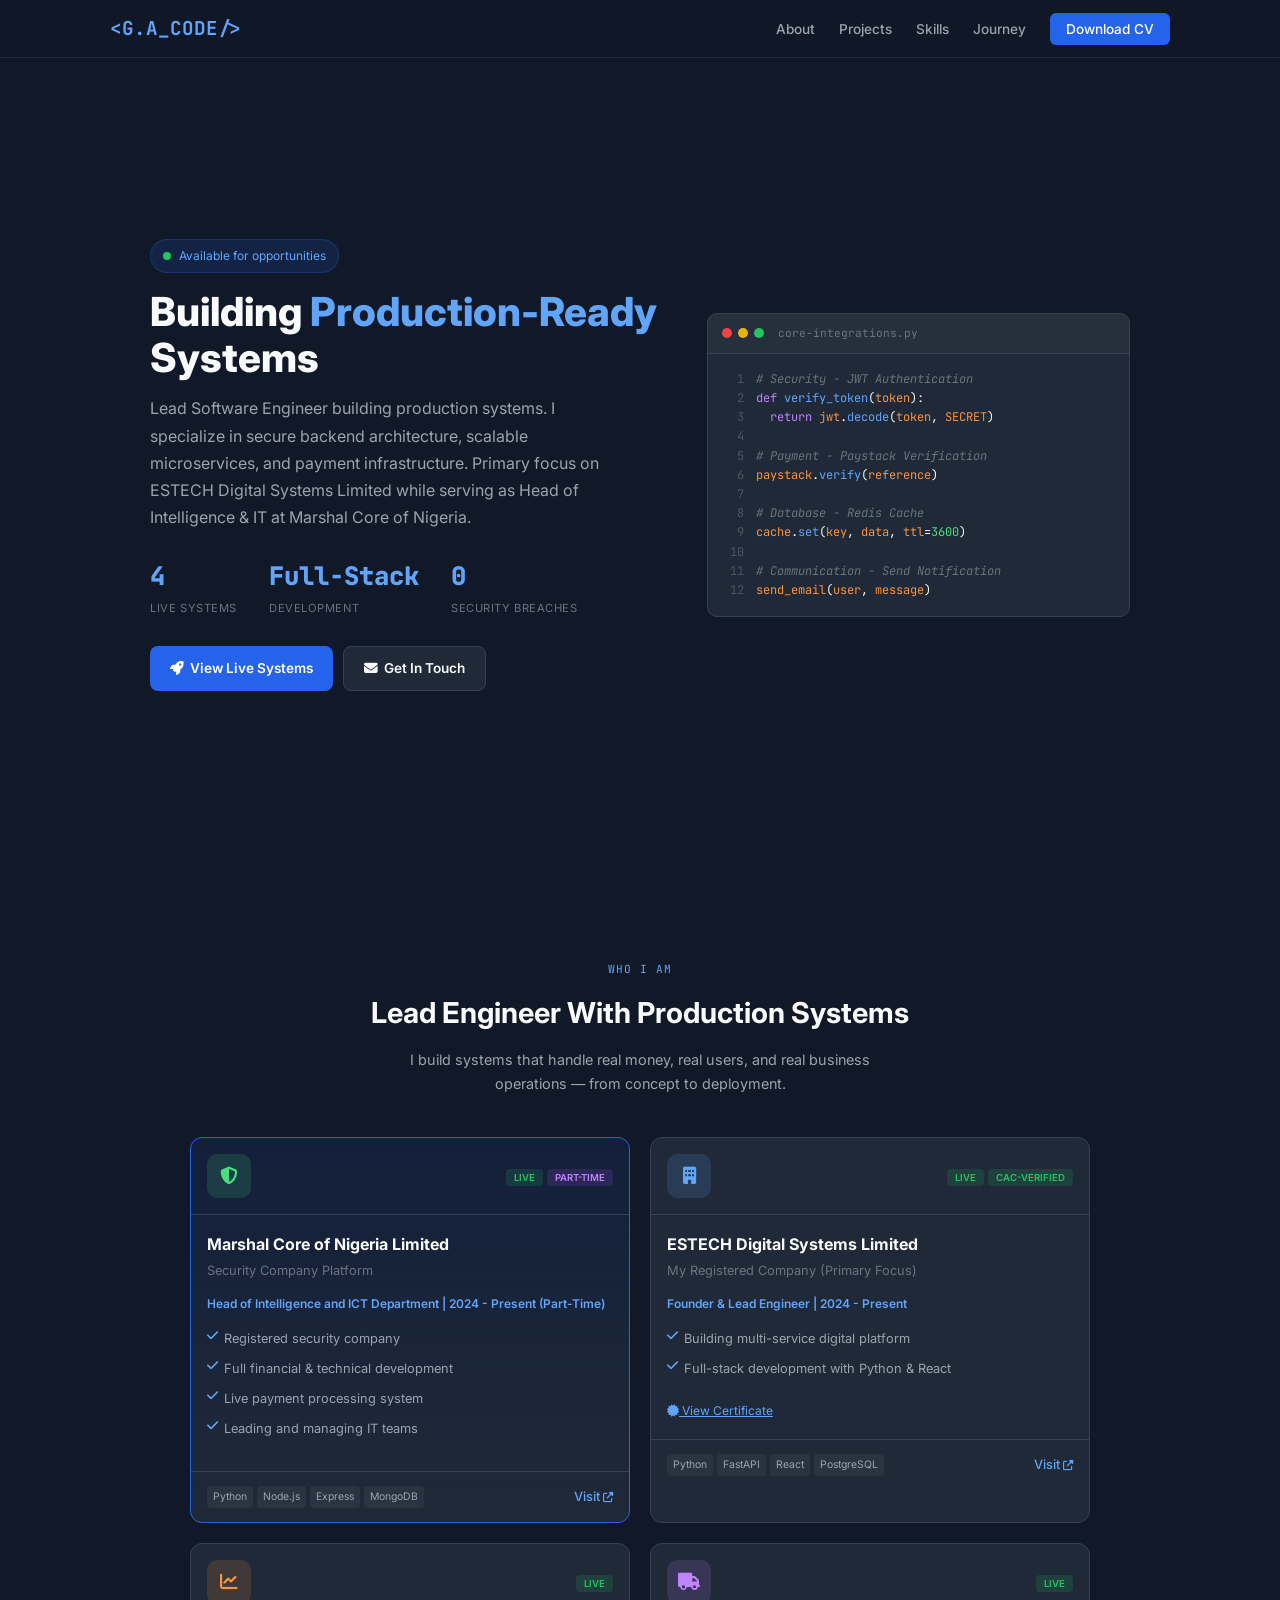
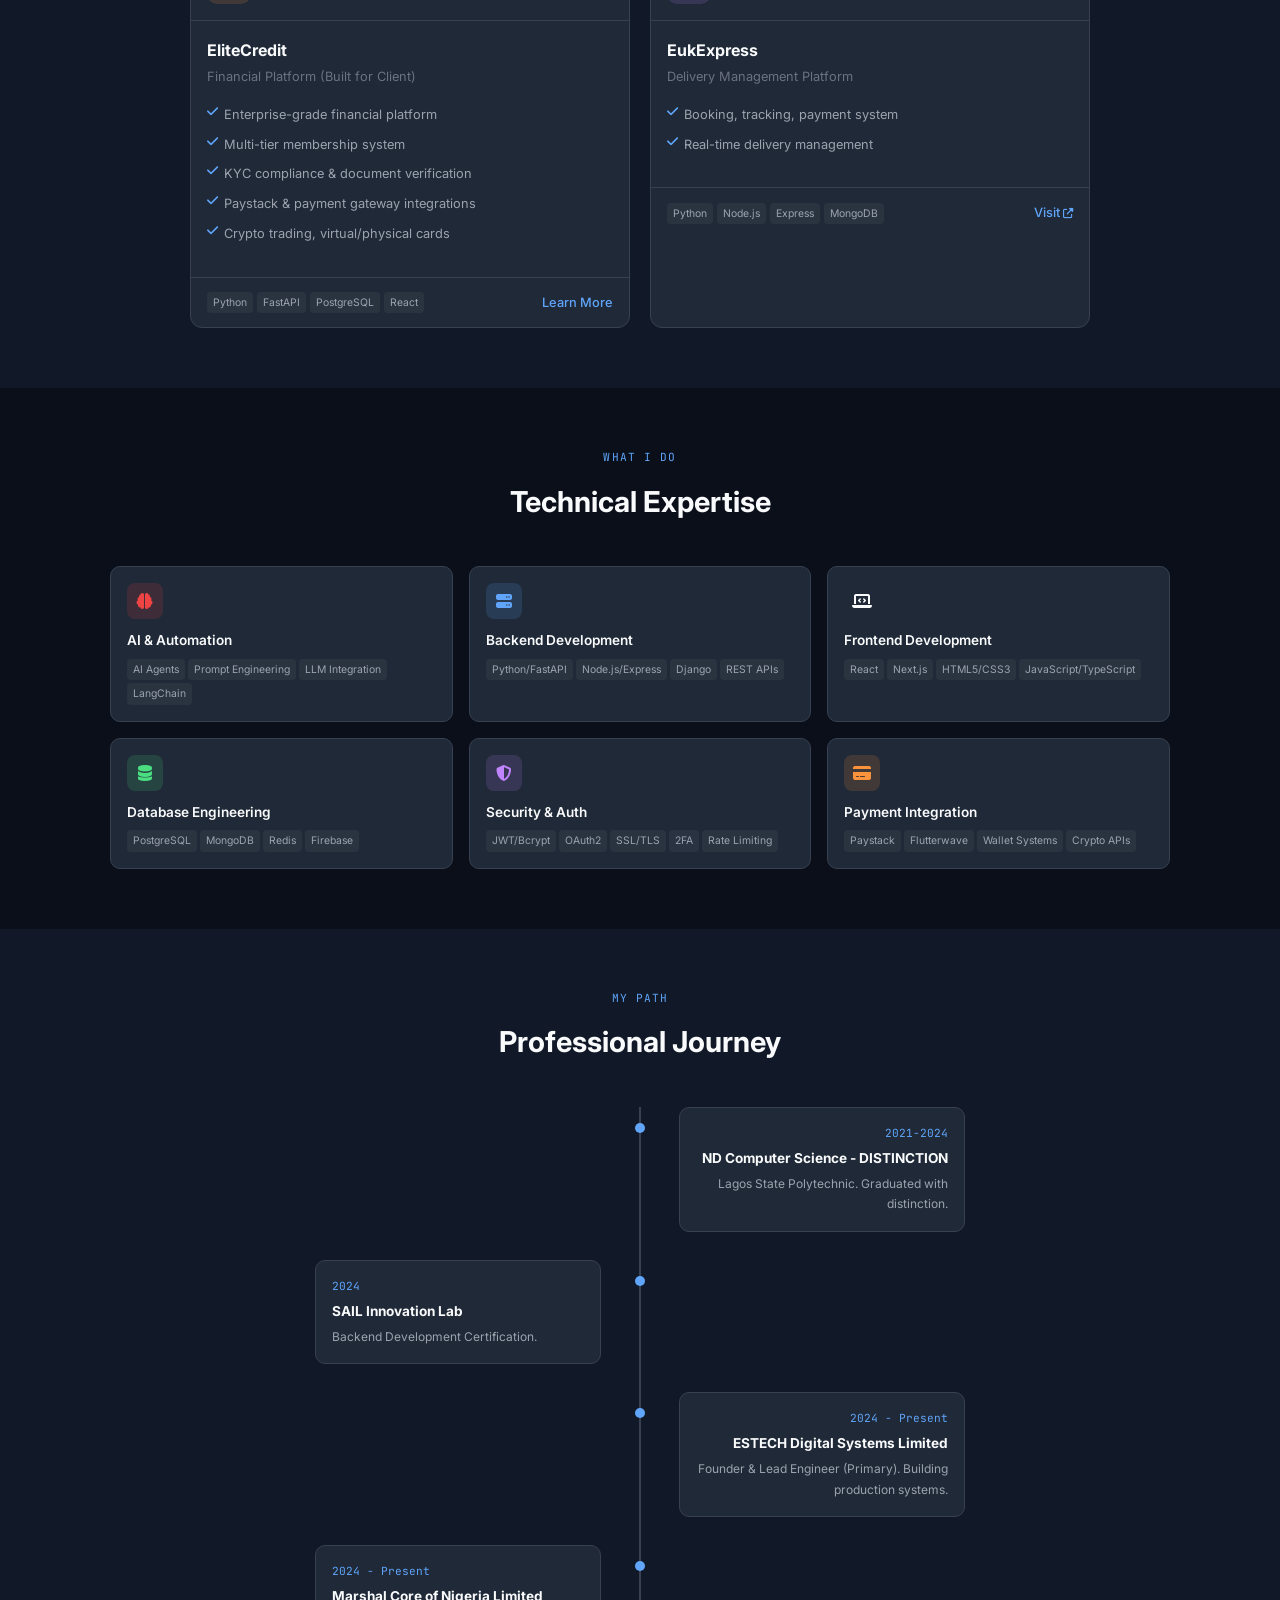
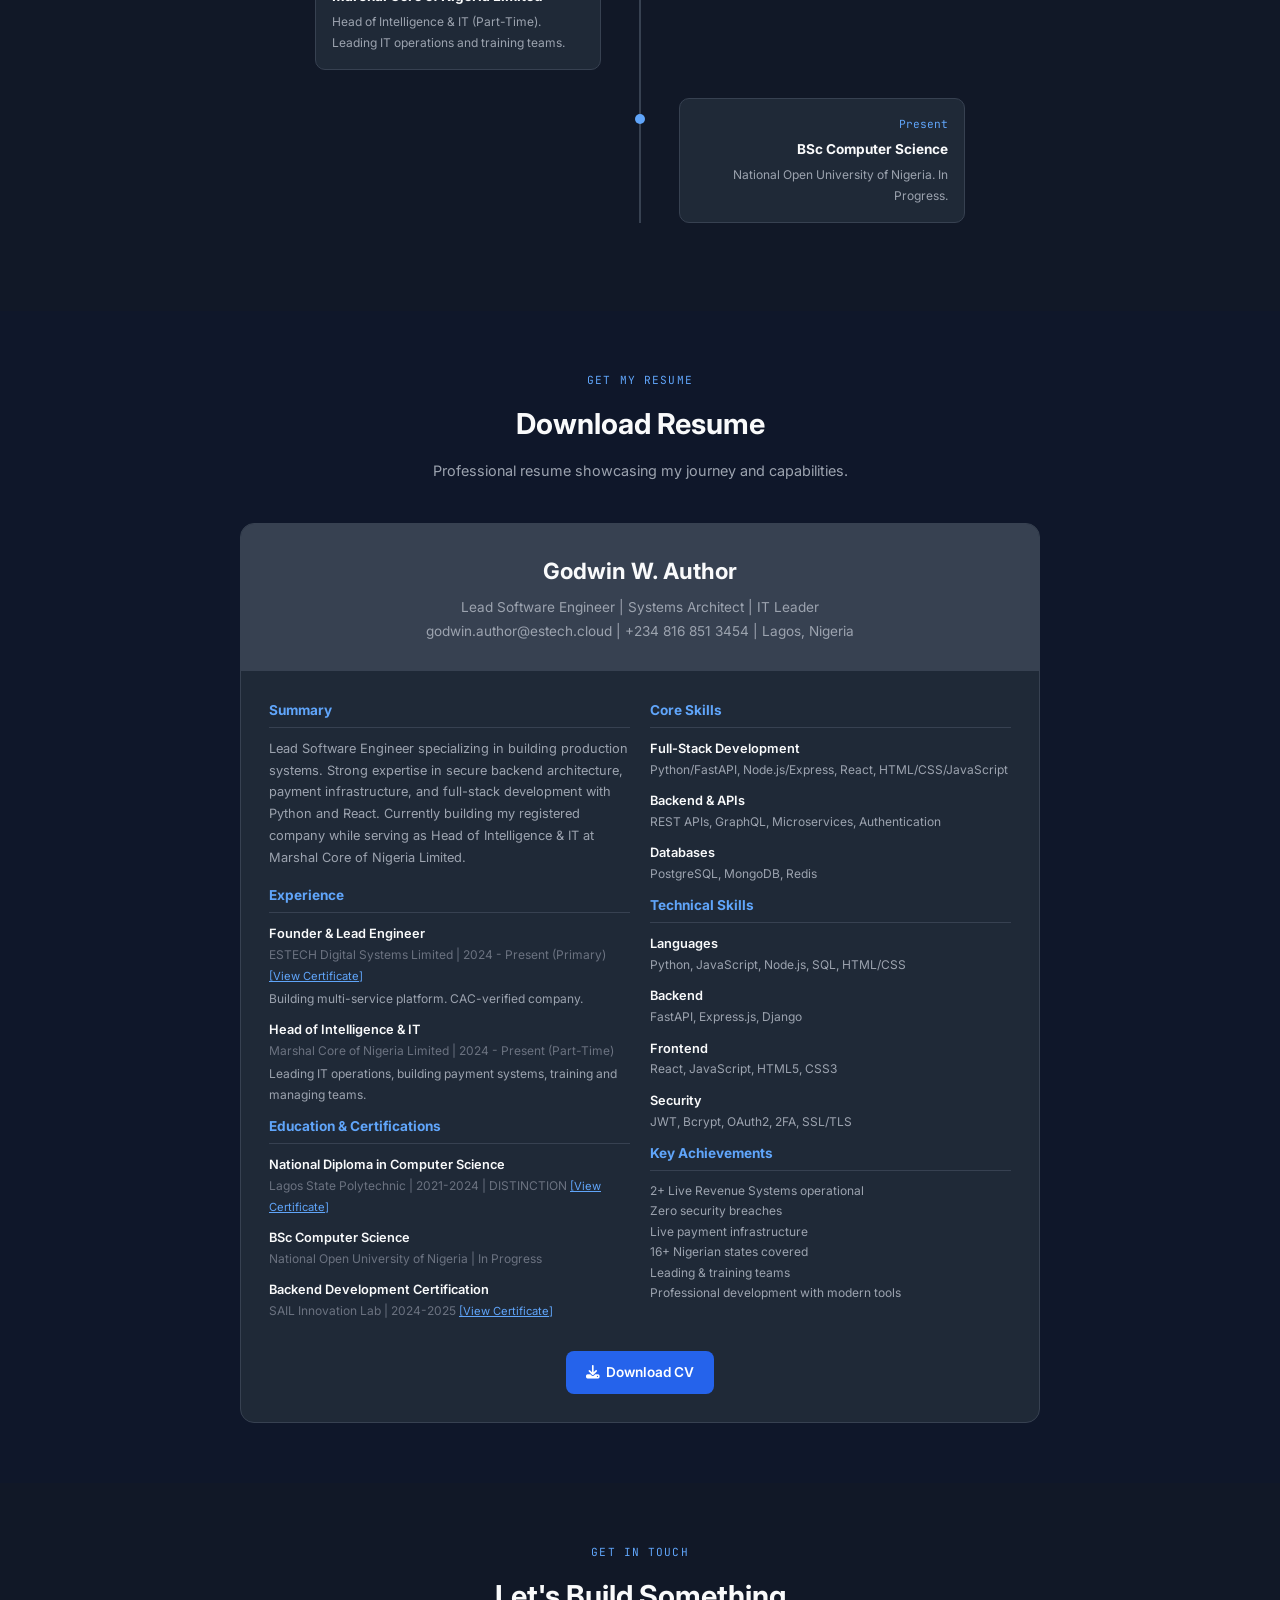
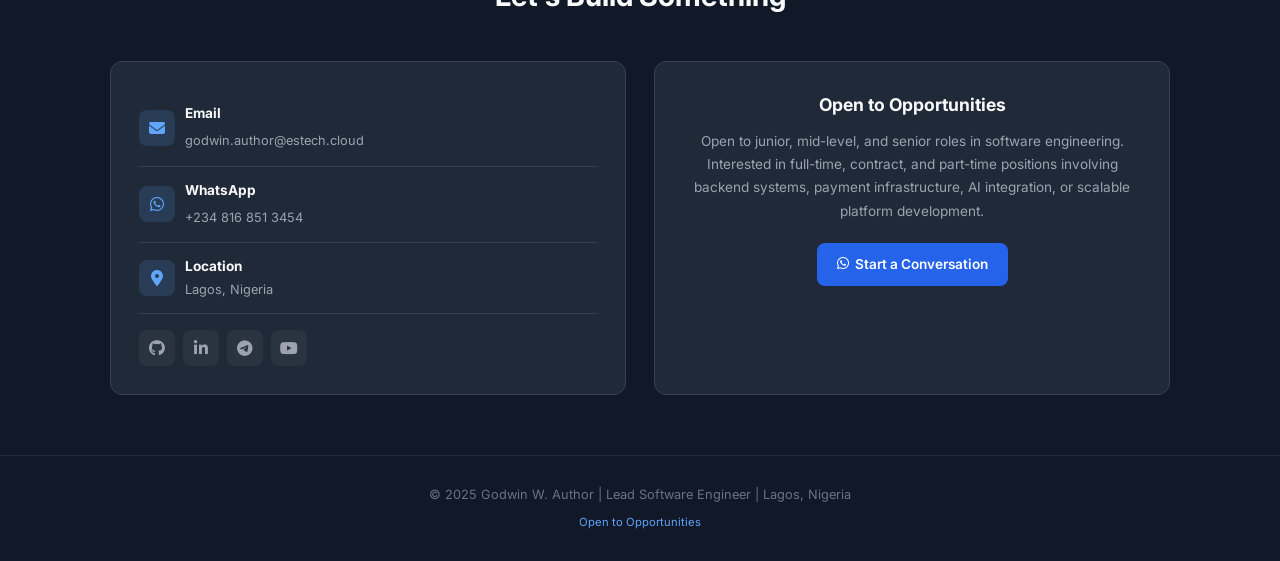
==== index.html @ 5616cdd0 "Major portfolio update - Projects reordered: Marshal Core → ESTECH → EliteCredit → EukExpress - Mars" ====
<!DOCTYPE html>
<html lang="en">
<head>
    <meta charset="UTF-8">
    <meta name="viewport" content="width=device-width, initial-scale=1.0">
    <meta name="description" content="Godwin W. Author - Lead Software Engineer. Building production-ready systems with modern tools and professional expertise.">
    <meta name="keywords" content="Lead Software Engineer, Software Engineer, Backend Developer, Systems Architect, Node.js, Python, FastAPI, Nigeria">
    <meta name="author" content="Godwin W. Author">
    <meta name="robots" content="index, follow">
    <title>Godwin W. Author | Lead Software Engineer</title>
    <link rel="preconnect" href="https://fonts.googleapis.com">
    <link rel="preconnect" href="https://fonts.gstatic.com" crossorigin>
    <link href="https://fonts.googleapis.com/css2?family=Inter:wght@300;400;500;600;700;800&family=JetBrains+Mono:wght@400;500&display=swap" rel="stylesheet">
    <link rel="stylesheet" href="https://cdnjs.cloudflare.com/ajax/libs/font-awesome/6.5.1/css/all.min.css">
    <style>
        * { margin: 0; padding: 0; box-sizing: border-box; }
        html { scroll-behavior: smooth; }
        body {
            font-family: 'Inter', -apple-system, BlinkMacSystemFont, sans-serif;
            background: #111827;
            color: #f9fafb;
            line-height: 1.7;
        }
        ::-webkit-scrollbar { width: 8px; }
        ::-webkit-scrollbar-track { background: #111827; }
        ::-webkit-scrollbar-thumb { background: #374151; border-radius: 4px; }
        .container { max-width: 1100px; margin: 0 auto; padding: 0 20px; }
        
        /* Navigation */
        nav {
            position: fixed; top: 0; left: 0; right: 0; z-index: 1000;
            padding: 12px 0; background: rgba(17, 24, 39, 0.95);
            backdrop-filter: blur(10px); border-bottom: 1px solid #1f2937;
        }
        nav .container { display: flex; justify-content: space-between; align-items: center; }
        .logo { font-family: 'JetBrains Mono', monospace; font-size: 1.2rem; font-weight: 700; color: #60a5fa; text-decoration: none; }
        .nav-links { display: flex; gap: 24px; list-style: none; }
        .nav-links a { color: #9ca3af; text-decoration: none; font-weight: 500; font-size: 0.85rem; transition: color 0.2s; }
        .nav-links a:hover { color: #f9fafb; }
        .nav-cta { background: #2563eb; color: #fff !important; padding: 8px 16px; border-radius: 6px; font-weight: 600; font-size: 0.85rem; }
        .nav-cta:hover { background: #1d4ed8; }
        .menu-toggle { display: none; flex-direction: column; gap: 4px; cursor: pointer; padding: 8px; }
        .menu-toggle span { width: 22px; height: 2px; background: #9ca3af; }
        
        /* Hero */
        .hero { min-height: 100vh; display: flex; align-items: center; padding: 80px 0 50px; }
        .hero-grid { display: grid; grid-template-columns: 1.2fr 1fr; gap: 50px; align-items: center; }
        .hero-badge { display: inline-flex; align-items: center; gap: 8px; background: rgba(37, 99, 235, 0.15); border: 1px solid rgba(37, 99, 235, 0.3); padding: 6px 12px; border-radius: 20px; font-size: 0.75rem; color: #60a5fa; margin-bottom: 16px; }
        .hero-badge .dot { width: 8px; height: 8px; background: #22c55e; border-radius: 50%; animation: pulse 2s infinite; }
        .hero h1 { font-size: clamp(1.8rem, 4vw, 2.5rem); font-weight: 800; line-height: 1.15; margin-bottom: 14px; }
        .hero h1 span { color: #60a5fa; }
        .hero-subtitle { font-size: 1rem; color: #9ca3af; margin-bottom: 24px; max-width: 460px; }
        .hero-stats { display: flex; gap: 32px; margin-bottom: 28px; }
        .stat-number { font-size: 1.6rem; font-weight: 800; color: #60a5fa; font-family: 'JetBrains Mono', monospace; }
        .stat-label { font-size: 0.7rem; color: #6b7280; text-transform: uppercase; letter-spacing: 0.05em; }
        .hero-buttons { display: flex; gap: 10px; flex-wrap: wrap; }
        .btn { display: inline-flex; align-items: center; gap: 6px; padding: 10px 20px; border-radius: 8px; font-weight: 600; text-decoration: none; font-size: 0.85rem; transition: all 0.2s; }
        .btn-primary { background: #2563eb; color: #fff; }
        .btn-primary:hover { background: #1d4ed8; }
        .btn-secondary { background: #1f2937; color: #f9fafb; border: 1px solid #374151; }
        .btn-secondary:hover { background: #374151; }
        
        /* Code Block */
        .code-window { background: #1f2937; border-radius: 10px; border: 1px solid #374151; overflow: hidden; }
        .code-header { display: flex; align-items: center; gap: 6px; padding: 10px 14px; background: rgba(255,255,255,0.03); border-bottom: 1px solid #374151; }
        .code-dot { width: 10px; height: 10px; border-radius: 50%; }
        .code-dot.red { background: #ef4444; }
        .code-dot.yellow { background: #eab308; }
        .code-dot.green { background: #22c55e; }
        .code-title { margin-left: 8px; font-family: 'JetBrains Mono', monospace; font-size: 0.7rem; color: #6b7280; }
        .code-body { padding: 16px; font-family: 'JetBrains Mono', monospace; font-size: 0.75rem; line-height: 1.6; }
        .code-line { display: flex; }
        .line-number { color: #4b5563; width: 20px; text-align: right; margin-right: 12px; }
        .keyword { color: #c084fc; }
        .function { color: #60a5fa; }
        .string { color: #4ade80; }
        .comment { color: #6b7280; font-style: italic; }
        .variable { color: #fb923c; }
        
        /* Sections */
        section { padding: 60px 0; }
        .section-header { text-align: center; margin-bottom: 40px; }
        .section-label { font-family: 'JetBrains Mono', monospace; font-size: 0.7rem; color: #60a5fa; text-transform: uppercase; letter-spacing: 0.1em; margin-bottom: 10px; }
        .section-title { font-size: clamp(1.4rem, 3vw, 1.8rem); font-weight: 700; margin-bottom: 10px; }
        .section-desc { color: #9ca3af; max-width: 480px; margin: 0 auto; font-size: 0.9rem; }
        
        /* Projects Grid */
        .projects-grid { 
            display: grid; 
            grid-template-columns: repeat(2, 1fr); 
            gap: 20px;
            max-width: 900px;
            margin: 0 auto;
        }
        @media (max-width: 700px) {
            .projects-grid { grid-template-columns: 1fr; max-width: 100%; }
        }
        .project-card { background: #1f2937; border-radius: 12px; border: 1px solid #374151; overflow: hidden; transition: transform 0.2s, border-color 0.2s; }
        .project-card:hover { transform: translateY(-4px); border-color: #4b5563; }
        .project-card.featured { border-color: #2563eb; background: linear-gradient(180deg, rgba(37, 99, 235, 0.1) 0%, #1f2937 100%); }
        .card-header { padding: 16px; border-bottom: 1px solid #374151; display: flex; justify-content: space-between; align-items: center; }
        .card-icon { width: 44px; height: 44px; border-radius: 10px; display: flex; align-items: center; justify-content: center; font-size: 1.1rem; }
        .card-icon.blue { background: rgba(96, 165, 250, 0.15); color: #60a5fa; }
        .card-icon.green { background: rgba(74, 222, 128, 0.15); color: #4ade80; }
        .card-icon.purple { background: rgba(192, 132, 252, 0.15); color: #c084fc; }
        .card-icon.orange { background: rgba(251, 146, 60, 0.15); color: #fb923c; }
        .badge { padding: 3px 8px; border-radius: 4px; font-size: 0.6rem; font-weight: 600; text-transform: uppercase; }
        .badge.live { background: rgba(34, 197, 94, 0.15); color: #22c55e; }
        .badge.revenue { background: rgba(251, 146, 60, 0.15); color: #fb923c; }
        .badge.confidential { background: rgba(239, 68, 68, 0.15); color: #ef4444; }
        .badge.dev { background: rgba(96, 165, 250, 0.15); color: #60a5fa; }
        .badge.part-time { background: rgba(168, 85, 247, 0.15); color: #c084fc; }
        .card-body { padding: 16px; }
        .card-title { font-size: 1rem; font-weight: 700; margin-bottom: 2px; }
        .card-subtitle { color: #6b7280; font-size: 0.8rem; margin-bottom: 12px; }
        .card-role { color: #60a5fa; font-size: 0.75rem; margin-bottom: 10px; font-weight: 600; }
        .card-features { list-style: none; margin-bottom: 12px; }
        .card-features li { padding: 4px 0; color: #9ca3af; font-size: 0.8rem; display: flex; align-items: flex-start; gap: 6px; }
        .card-features li i { color: #60a5fa; margin-top: 2px; }
        .card-footer { padding: 14px 16px; border-top: 1px solid #374151; display: flex; justify-content: space-between; align-items: center; }
        .tech-stack { display: flex; gap: 4px; flex-wrap: wrap; }
        .tech-tag { background: rgba(255,255,255,0.05); padding: 2px 6px; border-radius: 4px; font-size: 0.65rem; color: #9ca3af; }
        .card-link { color: #60a5fa; text-decoration: none; font-size: 0.8rem; font-weight: 500; }
        .card-link:hover { text-decoration: underline; }
        
        /* Skills Grid */
        .skills-grid { 
            display: grid; 
            grid-template-columns: repeat(3, 1fr); 
            gap: 16px;
        }
        @media (max-width: 600px) {
            .skills-grid { grid-template-columns: repeat(2, 1fr); }
            .skills-grid .skill-box:nth-child(5),
            .skills-grid .skill-box:nth-child(6) { 
                grid-column: span 1;
            }
        }
        .skill-box { background: #1f2937; border-radius: 10px; padding: 16px; border: 1px solid #374151; }
        .skill-icon { width: 36px; height: 36px; border-radius: 8px; display: flex; align-items: center; justify-content: center; margin-bottom: 10px; font-size: 1rem; }
        .skill-icon.blue { background: rgba(96, 165, 250, 0.15); color: #60a5fa; }
        .skill-icon.green { background: rgba(74, 222, 128, 0.15); color: #4ade80; }
        .skill-icon.purple { background: rgba(192, 132, 252, 0.15); color: #c084fc; }
        .skill-icon.orange { background: rgba(251, 146, 60, 0.15); color: #fb923c; }
        .skill-icon.red { background: rgba(239, 68, 68, 0.15); color: #ef4444; }
        .skill-title { font-size: 0.85rem; font-weight: 600; margin-bottom: 6px; }
        .skill-tags { display: flex; flex-wrap: wrap; gap: 3px; }
        .skill-tags span { background: rgba(255,255,255,0.05); padding: 2px 6px; border-radius: 4px; font-size: 0.65rem; color: #9ca3af; }
        
        /* Timeline */
        .timeline { position: relative; max-width: 650px; margin: 0 auto; }
        .timeline::before { content: ''; position: absolute; left: 50%; top: 0; bottom: 0; width: 2px; background: #374151; transform: translateX(-50%); }
        .timeline-item { display: flex; margin-bottom: 28px; position: relative; }
        .timeline-item:nth-child(odd) { flex-direction: row-reverse; text-align: right; }
        .timeline-content { width: 44%; background: #1f2937; padding: 16px; border-radius: 10px; border: 1px solid #374151; }
        .timeline-dot { position: absolute; left: 50%; top: 16px; width: 10px; height: 10px; background: #60a5fa; border-radius: 50%; transform: translateX(-50%); }
        .timeline-year { font-family: 'JetBrains Mono', monospace; font-size: 0.7rem; color: #60a5fa; margin-bottom: 4px; }
        .timeline-title { font-size: 0.85rem; font-weight: 700; margin-bottom: 4px; }
        .timeline-desc { color: #9ca3af; font-size: 0.75rem; }
        
        /* CV Section */
        .cv-section { background: #0f172a; }
        .cv-preview { max-width: 800px; margin: 0 auto; background: #1f2937; border-radius: 14px; border: 1px solid #374151; overflow: hidden; }
        .cv-header { background: #374151; padding: 28px; text-align: center; }
        .cv-header h2 { font-size: 1.4rem; margin-bottom: 6px; }
        .cv-header p { color: #9ca3af; font-size: 0.85rem; }
        .cv-body { padding: 28px; }
        .cv-grid { display: grid; grid-template-columns: 1fr 1fr; gap: 20px; }
        .cv-col h3 { font-size: 0.85rem; color: #60a5fa; margin-bottom: 10px; padding-bottom: 5px; border-bottom: 1px solid #374151; }
        .cv-item { margin-bottom: 10px; }
        .cv-item-title { font-weight: 600; font-size: 0.8rem; }
        .cv-item-sub { color: #6b7280; font-size: 0.75rem; margin-bottom: 3px; }
        .cv-item-desc { color: #9ca3af; font-size: 0.75rem; }
        .cv-download { text-align: center; margin-top: 20px; }
        
        /* Contact */
        .contact-grid { display: grid; grid-template-columns: 1fr 1fr; gap: 28px; }
        .contact-box { background: #1f2937; border-radius: 12px; padding: 28px; border: 1px solid #374151; }
        .contact-item { display: flex; align-items: center; gap: 10px; padding: 12px 0; border-bottom: 1px solid #374151; }
        .contact-item:last-child { border-bottom: none; }
        .contact-icon { width: 36px; height: 36px; border-radius: 8px; background: rgba(96, 165, 250, 0.15); display: flex; align-items: center; justify-content: center; color: #60a5fa; }
        .contact-info h4 { font-size: 0.85rem; margin-bottom: 1px; }
        .contact-info p, .contact-info a { color: #9ca3af; text-decoration: none; font-size: 0.8rem; }
        .contact-info a:hover { color: #60a5fa; }
        .social-links { display: flex; gap: 8px; margin-top: 16px; }
        .social-link { width: 36px; height: 36px; border-radius: 8px; background: rgba(255,255,255,0.05); display: flex; align-items: center; justify-content: center; color: #9ca3af; text-decoration: none; transition: all 0.2s; }
        .social-link:hover { background: #2563eb; color: #fff; }
        .contact-cta { text-align: center; }
        .contact-cta h3 { font-size: 1.1rem; margin-bottom: 10px; }
        .contact-cta p { color: #9ca3af; margin-bottom: 20px; font-size: 0.85rem; }
        
        /* Footer */
        footer { padding: 28px 0; border-top: 1px solid #1f2937; text-align: center; }
        footer p { color: #6b7280; font-size: 0.8rem; }
        
        /* Animations */
        @keyframes pulse { 0%, 100% { opacity: 1; } 50% { opacity: 0.5; } }
        .fade-in { opacity: 0; transform: translateY(16px); transition: all 0.4s ease; }
        .fade-in.visible { opacity: 1; transform: translateY(0); }
        
        /* Responsive */
        @media (max-width: 900px) {
            .hero-grid { grid-template-columns: 1fr; }
            .hero-visual { display: none; }
            .timeline::before { left: 14px; }
            .timeline-item, .timeline-item:nth-child(odd) { flex-direction: row; text-align: left; padding-left: 34px; }
            .timeline-content { width: 100%; }
            .timeline-dot { left: 14px; }
            .cv-grid, .contact-grid { grid-template-columns: 1fr; }
        }
        @media (max-width: 640px) {
            .nav-links { display: none; }
            .menu-toggle { display: flex; }
            .hero-stats { gap: 20px; }
            .projects-grid { grid-template-columns: 1fr; }
            .hero { padding-top: 70px; }
        }
        
        /* Mobile Menu */
        .mobile-menu { position: fixed; top: 52px; left: 0; right: 0; background: #1f2937; padding: 16px; border-bottom: 1px solid #374151; transform: translateY(-100%); opacity: 0; transition: all 0.3s; z-index: 999; }
        .mobile-menu.open { transform: translateY(0); opacity: 1; }
        .mobile-menu ul { list-style: none; }
        .mobile-menu li { padding: 8px 0; }
        .mobile-menu a { color: #f9fafb; text-decoration: none; font-weight: 500; font-size: 0.9rem; }
    </style>
</head>
<body>
    <!-- Navigation -->
    <nav>
        <div class="container">
            <a href="#" class="logo">&lt;G.A_CODE/&gt;</a>
            <ul class="nav-links">
                <li><a href="#about">About</a></li>
                <li><a href="#projects">Projects</a></li>
                <li><a href="#skills">Skills</a></li>
                <li><a href="#journey">Journey</a></li>
                <li><a href="cv.html" class="nav-cta">Download CV</a></li>
            </ul>
            <div class="menu-toggle" onclick="document.getElementById('mobileMenu').classList.toggle('open')">
                <span></span><span></span><span></span>
            </div>
        </div>
    </nav>
    
    <div class="mobile-menu" id="mobileMenu">
        <ul>
            <li><a href="#about" onclick="this.parentElement.parentElement.classList.remove('open')">About</a></li>
            <li><a href="#projects" onclick="this.parentElement.parentElement.classList.remove('open')">Projects</a></li>
            <li><a href="#skills" onclick="this.parentElement.parentElement.classList.remove('open')">Skills</a></li>
            <li><a href="#journey" onclick="this.parentElement.parentElement.classList.remove('open')">Journey</a></li>
            <li><a href="cv.html">Download CV</a></li>
        </ul>
    </div>

    <!-- Hero -->
    <section class="hero">
        <div class="container">
            <div class="hero-grid">
                <div class="hero-text">
                    <div class="hero-badge">
                        <span class="dot"></span>
                        Available for opportunities
                    </div>
                    <h1>
                        Building <span>Production-Ready</span><br>
                        Systems
                    </h1>
                    <p class="hero-subtitle">
                        Lead Software Engineer building production systems. I specialize in secure backend architecture, scalable microservices, and payment infrastructure. Primary focus on ESTECH Digital Systems Limited while serving as Head of Intelligence & IT at Marshal Core of Nigeria.
                    </p>
                    <div class="hero-stats">
                        <div>
                            <div class="stat-number">4</div>
                            <div class="stat-label">Live Systems</div>
                        </div>
                        <div>
                            <div class="stat-number">Full-Stack</div>
                            <div class="stat-label">Development</div>
                        </div>
                        <div>
                            <div class="stat-number">0</div>
                            <div class="stat-label">Security Breaches</div>
                        </div>
                    </div>
                    <div class="hero-buttons">
                        <a href="#projects" class="btn btn-primary">
                            <i class="fas fa-rocket"></i> View Live Systems
                        </a>
                        <a href="#contact" class="btn btn-secondary">
                            <i class="fas fa-envelope"></i> Get In Touch
                        </a>
                    </div>
                </div>
                <div class="hero-visual">
                    <div class="code-window">
                        <div class="code-header">
                            <span class="code-dot red"></span>
                            <span class="code-dot yellow"></span>
                            <span class="code-dot green"></span>
                            <span class="code-title">core-integrations.py</span>
                        </div>
                        <div class="code-body">
                            <div class="code-line"><span class="line-number">1</span><span><span class="comment"># Security - JWT Authentication</span></span></div>
                            <div class="code-line"><span class="line-number">2</span><span><span class="keyword">def</span> <span class="function">verify_token</span>(<span class="variable">token</span>):</span></div>
                            <div class="code-line"><span class="line-number">3</span><span>&nbsp;&nbsp;<span class="keyword">return</span> <span class="variable">jwt</span>.<span class="function">decode</span>(<span class="variable">token</span>, <span class="variable">SECRET</span>)</span></div>
                            <div class="code-line"><span class="line-number">4</span><span></span></div>
                            <div class="code-line"><span class="line-number">5</span><span><span class="comment"># Payment - Paystack Verification</span></span></div>
                            <div class="code-line"><span class="line-number">6</span><span><span class="variable">paystack</span>.<span class="function">verify</span>(<span class="variable">reference</span>)</span></div>
                            <div class="code-line"><span class="line-number">7</span><span></span></div>
                            <div class="code-line"><span class="line-number">8</span><span><span class="comment"># Database - Redis Cache</span></span></div>
                            <div class="code-line"><span class="line-number">9</span><span><span class="variable">cache</span>.<span class="function">set</span>(<span class="variable">key</span>, <span class="variable">data</span>, <span class="variable">ttl</span>=<span class="string">3600</span>)</span></div>
                            <div class="code-line"><span class="line-number">10</span><span></span></div>
                            <div class="code-line"><span class="line-number">11</span><span><span class="comment"># Communication - Send Notification</span></span></div>
                            <div class="code-line"><span class="line-number">12</span><span><span class="variable">send_email</span>(<span class="variable">user</span>, <span class="variable">message</span>)</span></div>
                        </div>
                    </div>
                </div>
            </div>
        </div>
    </section>

    <!-- About / Projects -->
    <section id="about">
        <div class="container">
            <div class="section-header">
                <p class="section-label">Who I Am</p>
                <h2 class="section-title">Lead Engineer With Production Systems</h2>
                <p class="section-desc">I build systems that handle real money, real users, and real business operations — from concept to deployment.</p>
            </div>
            <div class="projects-grid">
                <!-- Marshal Core of Nigeria - PART TIME -->
                <div class="project-card featured fade-in">
                    <div class="card-header">
                        <div class="card-icon green"><i class="fas fa-shield-alt"></i></div>
                        <div class="card-badges">
                            <span class="badge live">Live</span>
                            <span class="badge part-time">Part-Time</span>
                        </div>
                    </div>
                    <div class="card-body">
                        <h3 class="card-title">Marshal Core of Nigeria Limited</h3>
                        <p class="card-subtitle">Security Company Platform</p>
                        <p class="card-role">Head of Intelligence and ICT Department | 2024 - Present (Part-Time)</p>
                        <ul class="card-features">
                            <li><i class="fas fa-check"></i> Registered security company</li>
                            <li><i class="fas fa-check"></i> Full financial & technical development</li>
                            <li><i class="fas fa-check"></i> Live payment processing system</li>
                            <li><i class="fas fa-check"></i> Leading and managing IT teams</li>
                        </ul>
                    </div>
                    <div class="card-footer">
                        <div class="tech-stack">
                            <span class="tech-tag">Python</span>
                            <span class="tech-tag">Node.js</span>
                            <span class="tech-tag">Express</span>
                            <span class="tech-tag">MongoDB</span>
                        </div>
                        <a href="https://marshalcoreofnigeria.ng" class="card-link" target="_blank">Visit <i class="fas fa-external-link-alt" style="font-size:0.65rem"></i></a>
                    </div>
                </div>
                
                <!-- ESTECH Digital Systems Limited - PRIMARY -->
                <div class="project-card fade-in">
                    <div class="card-header">
                        <div class="card-icon blue"><i class="fas fa-building"></i></div>
                        <div class="card-badges">
                            <span class="badge live">Live</span>
                            <span class="badge" style="background:rgba(34,197,94,0.15);color:#22c55e;">CAC-Verified</span>
                        </div>
                    </div>
                    <div class="card-body">
                        <h3 class="card-title">ESTECH Digital Systems Limited</h3>
                        <p class="card-subtitle">My Registered Company (Primary Focus)</p>
                        <p class="card-role">Founder & Lead Engineer | 2024 - Present</p>
                        <ul class="card-features">
                            <li><i class="fas fa-check"></i> Building multi-service digital platform</li>
                            <li><i class="fas fa-check"></i> Full-stack development with Python & React</li>
                        </ul>
                        <p style="margin-top:8px;"><a href="certificates/CERTIFICATE - ESTECH DIGITAL SYSTEMS LIMITED WITH TIN (2).pdf" target="_blank" style="color:#60a5fa;font-size:0.75rem;"><i class="fas fa-certificate"></i> View Certificate</a></p>
                    </div>
                    <div class="card-footer">
                        <div class="tech-stack">
                            <span class="tech-tag">Python</span>
                            <span class="tech-tag">FastAPI</span>
                            <span class="tech-tag">React</span>
                            <span class="tech-tag">PostgreSQL</span>
                        </div>
                        <a href="https://estech.cloud" class="card-link" target="_blank">Visit <i class="fas fa-external-link-alt" style="font-size:0.65rem"></i></a>
                    </div>
                </div>
                
                <!-- EliteCredit - Financial Platform -->
                <div class="project-card fade-in">
                    <div class="card-header">
                        <div class="card-icon orange"><i class="fas fa-chart-line"></i></div>
                        <div class="card-badges">
                            <span class="badge live">Live</span>
                        </div>
                    </div>
                    <div class="card-body">
                        <h3 class="card-title">EliteCredit</h3>
                        <p class="card-subtitle">Financial Platform (Built for Client)</p>
                        <ul class="card-features">
                            <li><i class="fas fa-check"></i> Enterprise-grade financial platform</li>
                            <li><i class="fas fa-check"></i> Multi-tier membership system</li>
                            <li><i class="fas fa-check"></i> KYC compliance & document verification</li>
                            <li><i class="fas fa-check"></i> Paystack & payment gateway integrations</li>
                            <li><i class="fas fa-check"></i> Crypto trading, virtual/physical cards</li>
                        </ul>
                    </div>
                    <div class="card-footer">
                        <div class="tech-stack">
                            <span class="tech-tag">Python</span>
                            <span class="tech-tag">FastAPI</span>
                            <span class="tech-tag">PostgreSQL</span>
                            <span class="tech-tag">React</span>
                        </div>
                        <a href="#contact" class="card-link">Learn More</a>
                    </div>
                </div>
                
                <!-- EukExpress -->
                <div class="project-card fade-in">
                    <div class="card-header">
                        <div class="card-icon purple"><i class="fas fa-truck"></i></div>
                        <div class="card-badges"><span class="badge live">Live</span></div>
                    </div>
                    <div class="card-body">
                        <h3 class="card-title">EukExpress</h3>
                        <p class="card-subtitle">Delivery Management Platform</p>
                        <ul class="card-features">
                            <li><i class="fas fa-check"></i> Booking, tracking, payment system</li>
                            <li><i class="fas fa-check"></i> Real-time delivery management</li>
                        </ul>
                    </div>
                    <div class="card-footer">
                        <div class="tech-stack">
                            <span class="tech-tag">Python</span>
                            <span class="tech-tag">Node.js</span>
                            <span class="tech-tag">Express</span>
                            <span class="tech-tag">MongoDB</span>
                        </div>
                        <a href="https://euksexpress.com" class="card-link" target="_blank">Visit <i class="fas fa-external-link-alt" style="font-size:0.65rem"></i></a>
                    </div>
                </div>
            </div>
        </div>
    </section>

    <!-- Skills -->
    <section id="skills" style="background: #0a0f1a;">
        <div class="container">
            <div class="section-header">
                <p class="section-label">What I Do</p>
                <h2 class="section-title">Technical Expertise</h2>
            </div>
            <div class="skills-grid">
                <div class="skill-box fade-in">
                    <div class="skill-icon red"><i class="fas fa-brain"></i></div>
                    <h3 class="skill-title">AI & Automation</h3>
                    <div class="skill-tags"><span>AI Agents</span><span>Prompt Engineering</span><span>LLM Integration</span><span>LangChain</span></div>
                </div>
                <div class="skill-box fade-in">
                    <div class="skill-icon blue"><i class="fas fa-server"></i></div>
                    <h3 class="skill-title">Backend Development</h3>
                    <div class="skill-tags"><span>Python/FastAPI</span><span>Node.js/Express</span><span>Django</span><span>REST APIs</span></div>
                </div>
                <div class="skill-box fade-in">
                    <div class="skill-icon yellow"><i class="fas fa-laptop-code"></i></div>
                    <h3 class="skill-title">Frontend Development</h3>
                    <div class="skill-tags"><span>React</span><span>Next.js</span><span>HTML5/CSS3</span><span>JavaScript/TypeScript</span></div>
                </div>
                <div class="skill-box fade-in">
                    <div class="skill-icon green"><i class="fas fa-database"></i></div>
                    <h3 class="skill-title">Database Engineering</h3>
                    <div class="skill-tags"><span>PostgreSQL</span><span>MongoDB</span><span>Redis</span><span>Firebase</span></div>
                </div>
                <div class="skill-box fade-in">
                    <div class="skill-icon purple"><i class="fas fa-shield-alt"></i></div>
                    <h3 class="skill-title">Security & Auth</h3>
                    <div class="skill-tags"><span>JWT/Bcrypt</span><span>OAuth2</span><span>SSL/TLS</span><span>2FA</span><span>Rate Limiting</span></div>
                </div>
                <div class="skill-box fade-in">
                    <div class="skill-icon orange"><i class="fas fa-credit-card"></i></div>
                    <h3 class="skill-title">Payment Integration</h3>
                    <div class="skill-tags"><span>Paystack</span><span>Flutterwave</span><span>Wallet Systems</span><span>Crypto APIs</span></div>
                </div>
            </div>
        </div>
    </section>

    <!-- Journey -->
    <section id="journey">
        <div class="container">
            <div class="section-header">
                <p class="section-label">My Path</p>
                <h2 class="section-title">Professional Journey</h2>
            </div>
            <div class="timeline">
                <div class="timeline-item fade-in">
                    <div class="timeline-dot"></div>
                    <div class="timeline-content">
                        <p class="timeline-year">2021-2024</p>
                        <h3 class="timeline-title">ND Computer Science - DISTINCTION</h3>
                        <p class="timeline-desc">Lagos State Polytechnic. Graduated with distinction.</p>
                    </div>
                </div>
                <div class="timeline-item fade-in">
                    <div class="timeline-dot"></div>
                    <div class="timeline-content">
                        <p class="timeline-year">2024</p>
                        <h3 class="timeline-title">SAIL Innovation Lab</h3>
                        <p class="timeline-desc">Backend Development Certification.</p>
                    </div>
                </div>
                <div class="timeline-item fade-in">
                    <div class="timeline-dot"></div>
                    <div class="timeline-content">
                        <p class="timeline-year">2024 - Present</p>
                        <h3 class="timeline-title">ESTECH Digital Systems Limited</h3>
                        <p class="timeline-desc">Founder & Lead Engineer (Primary). Building production systems.</p>
                    </div>
                </div>
                <div class="timeline-item fade-in">
                    <div class="timeline-dot"></div>
                    <div class="timeline-content">
                        <p class="timeline-year">2024 - Present</p>
                        <h3 class="timeline-title">Marshal Core of Nigeria Limited</h3>
                        <p class="timeline-desc">Head of Intelligence & IT (Part-Time). Leading IT operations and training teams.</p>
                    </div>
                </div>
                <div class="timeline-item fade-in">
                    <div class="timeline-dot"></div>
                    <div class="timeline-content">
                        <p class="timeline-year">Present</p>
                        <h3 class="timeline-title">BSc Computer Science</h3>
                        <p class="timeline-desc">National Open University of Nigeria. In Progress.</p>
                    </div>
                </div>
            </div>
        </div>
    </section>

    <!-- CV Section -->
    <section id="cv" class="cv-section">
        <div class="container">
            <div class="section-header">
                <p class="section-label">Get My Resume</p>
                <h2 class="section-title">Download Resume</h2>
                <p class="section-desc">Professional resume showcasing my journey and capabilities.</p>
            </div>
            <div class="cv-preview fade-in">
                <div class="cv-header">
                    <h2>Godwin W. Author</h2>
                    <p>Lead Software Engineer | Systems Architect | IT Leader</p>
                    <p>godwin.author@estech.cloud | +234 816 851 3454 | Lagos, Nigeria</p>
                </div>
                <div class="cv-body">
                    <div class="cv-grid">
                        <div class="cv-col">
                            <h3>Summary</h3>
                            <p style="color:#9ca3af;font-size:0.8rem;margin-bottom:16px;">
                                Lead Software Engineer specializing in building production systems. Strong expertise in secure backend architecture, payment infrastructure, and full-stack development with Python and React. Currently building my registered company while serving as Head of Intelligence & IT at Marshal Core of Nigeria Limited.
                            </p>
                            
                            <h3>Experience</h3>
                            <div class="cv-item">
                                <p class="cv-item-title">Founder & Lead Engineer</p>
                                <p class="cv-item-sub">ESTECH Digital Systems Limited | 2024 - Present (Primary) <a href="certificates/CERTIFICATE - ESTECH DIGITAL SYSTEMS LIMITED WITH TIN (2).pdf" target="_blank" style="color:#60a5fa;font-size:0.7rem;">[View Certificate]</a></p>
                                <p class="cv-item-desc">Building multi-service platform. CAC-verified company.</p>
                            </div>
                            <div class="cv-item">
                                <p class="cv-item-title">Head of Intelligence & IT</p>
                                <p class="cv-item-sub">Marshal Core of Nigeria Limited | 2024 - Present (Part-Time)</p>
                                <p class="cv-item-desc">Leading IT operations, building payment systems, training and managing teams.</p>
                            </div>
                            
                            <h3>Education & Certifications</h3>
                            <div class="cv-item">
                                <p class="cv-item-title">National Diploma in Computer Science</p>
                                <p class="cv-item-sub">Lagos State Polytechnic | 2021-2024 | DISTINCTION <a href="images/NDcert.jpeg" target="_blank" style="color:#60a5fa;font-size:0.7rem;">[View Certificate]</a></p>
                            </div>
                            <div class="cv-item">
                                <p class="cv-item-title">BSc Computer Science</p>
                                <p class="cv-item-sub">National Open University of Nigeria | In Progress</p>
                            </div>
                            <div class="cv-item">
                                <p class="cv-item-title">Backend Development Certification</p>
                                <p class="cv-item-sub">SAIL Innovation Lab | 2024-2025 <a href="images/SAIL.jpeg" target="_blank" style="color:#60a5fa;font-size:0.7rem;">[View Certificate]</a></p>
                            </div>
                        </div>
                        <div class="cv-col">
                            <h3>Core Skills</h3>
                            <div class="cv-item">
                                <p class="cv-item-title">Full-Stack Development</p>
                                <p class="cv-item-desc">Python/FastAPI, Node.js/Express, React, HTML/CSS/JavaScript</p>
                            </div>
                            <div class="cv-item">
                                <p class="cv-item-title">Backend & APIs</p>
                                <p class="cv-item-desc">REST APIs, GraphQL, Microservices, Authentication</p>
                            </div>
                            <div class="cv-item">
                                <p class="cv-item-title">Databases</p>
                                <p class="cv-item-desc">PostgreSQL, MongoDB, Redis</p>
                            </div>
                            
                            <h3>Technical Skills</h3>
                            <div class="cv-item">
                                <p class="cv-item-title">Languages</p>
                                <p class="cv-item-desc">Python, JavaScript, Node.js, SQL, HTML/CSS</p>
                            </div>
                            <div class="cv-item">
                                <p class="cv-item-title">Backend</p>
                                <p class="cv-item-desc">FastAPI, Express.js, Django</p>
                            </div>
                            <div class="cv-item">
                                <p class="cv-item-title">Frontend</p>
                                <p class="cv-item-desc">React, JavaScript, HTML5, CSS3</p>
                            </div>
                            <div class="cv-item">
                                <p class="cv-item-title">Security</p>
                                <p class="cv-item-desc">JWT, Bcrypt, OAuth2, 2FA, SSL/TLS</p>
                            </div>
                            
                            <h3>Key Achievements</h3>
                            <div class="cv-item">
                                <p class="cv-item-desc">2+ Live Revenue Systems operational</p>
                                <p class="cv-item-desc">Zero security breaches</p>
                                <p class="cv-item-desc">Live payment infrastructure</p>
                                <p class="cv-item-desc">16+ Nigerian states covered</p>
                                <p class="cv-item-desc">Leading & training teams</p>
                                <p class="cv-item-desc">Professional development with modern tools</p>
                            </div>
                        </div>
                    </div>
                    <div class="cv-download">
                        <a href="cv.html" class="btn btn-primary" download>
                            <i class="fas fa-download"></i> Download CV
                        </a>
                    </div>
                </div>
            </div>
        </div>
    </section>

    <!-- Contact -->
    <section id="contact">
        <div class="container">
            <div class="section-header">
                <p class="section-label">Get In Touch</p>
                <h2 class="section-title">Let's Build Something</h2>
            </div>
            <div class="contact-grid">
                <div class="contact-box fade-in">
                    <div class="contact-item">
                        <div class="contact-icon"><i class="fas fa-envelope"></i></div>
                        <div class="contact-info">
                            <h4>Email</h4>
                            <a href="mailto:godwin.author@estech.cloud">godwin.author@estech.cloud</a>
                        </div>
                    </div>
                    <div class="contact-item">
                        <div class="contact-icon"><i class="fab fa-whatsapp"></i></div>
                        <div class="contact-info">
                            <h4>WhatsApp</h4>
                            <a href="https://wa.me/2348168513454">+234 816 851 3454</a>
                        </div>
                    </div>
                    <div class="contact-item">
                        <div class="contact-icon"><i class="fas fa-map-marker-alt"></i></div>
                        <div class="contact-info">
                            <h4>Location</h4>
                            <p>Lagos, Nigeria</p>
                        </div>
                    </div>
                    <div class="social-links">
                        <a href="https://github.com/gacode0" class="social-link" title="GitHub"><i class="fab fa-github"></i></a>
                        <a href="https://linkedin.com/in/gacode0" class="social-link" title="LinkedIn"><i class="fab fa-linkedin-in"></i></a>
                        <a href="https://t.me/gacode0" class="social-link" title="Telegram"><i class="fab fa-telegram-plane"></i></a>
                        <a href="https://www.youtube.com/@G.A_CODE" class="social-link" title="YouTube"><i class="fab fa-youtube"></i></a>
                    </div>
                </div>
                <div class="contact-box contact-cta fade-in">
                    <h3>Open to Opportunities</h3>
                    <p>Open to junior, mid-level, and senior roles in software engineering. Interested in full-time, contract, and part-time positions involving backend systems, payment infrastructure, AI integration, or scalable platform development.</p>
                    <a href="https://wa.me/2348168513454?text=Hi%20Godwin,%20I%20saw%20your%20portfolio%20and%20would%20like%20to%20discuss%20an%20opportunity." class="btn btn-primary">
                        <i class="fab fa-whatsapp"></i> Start a Conversation
                    </a>
                </div>
            </div>
        </div>
    </section>

    <!-- Footer -->
    <footer>
        <div class="container">
            <p>&copy; 2025 Godwin W. Author | Lead Software Engineer | Lagos, Nigeria</p>
            <p style="margin-top:8px;font-size:0.7rem;color:#60a5fa;">Open to Opportunities</p>
        </div>
    </footer>

    <script>
        const observer = new IntersectionObserver((entries) => {
            entries.forEach(entry => { if (entry.isIntersecting) entry.target.classList.add('visible'); });
        }, { threshold: 0.1 });
        document.querySelectorAll('.fade-in').forEach(el => observer.observe(el));
        
        document.querySelectorAll('a[href^="#"]').forEach(anchor => {
            anchor.addEventListener('click', function(e) {
                e.preventDefault();
                const target = document.querySelector(this.getAttribute('href'));
                if (target) target.scrollIntoView({ behavior: 'smooth', block: 'start' });
            });
        });
    </script>
</body>
</html>
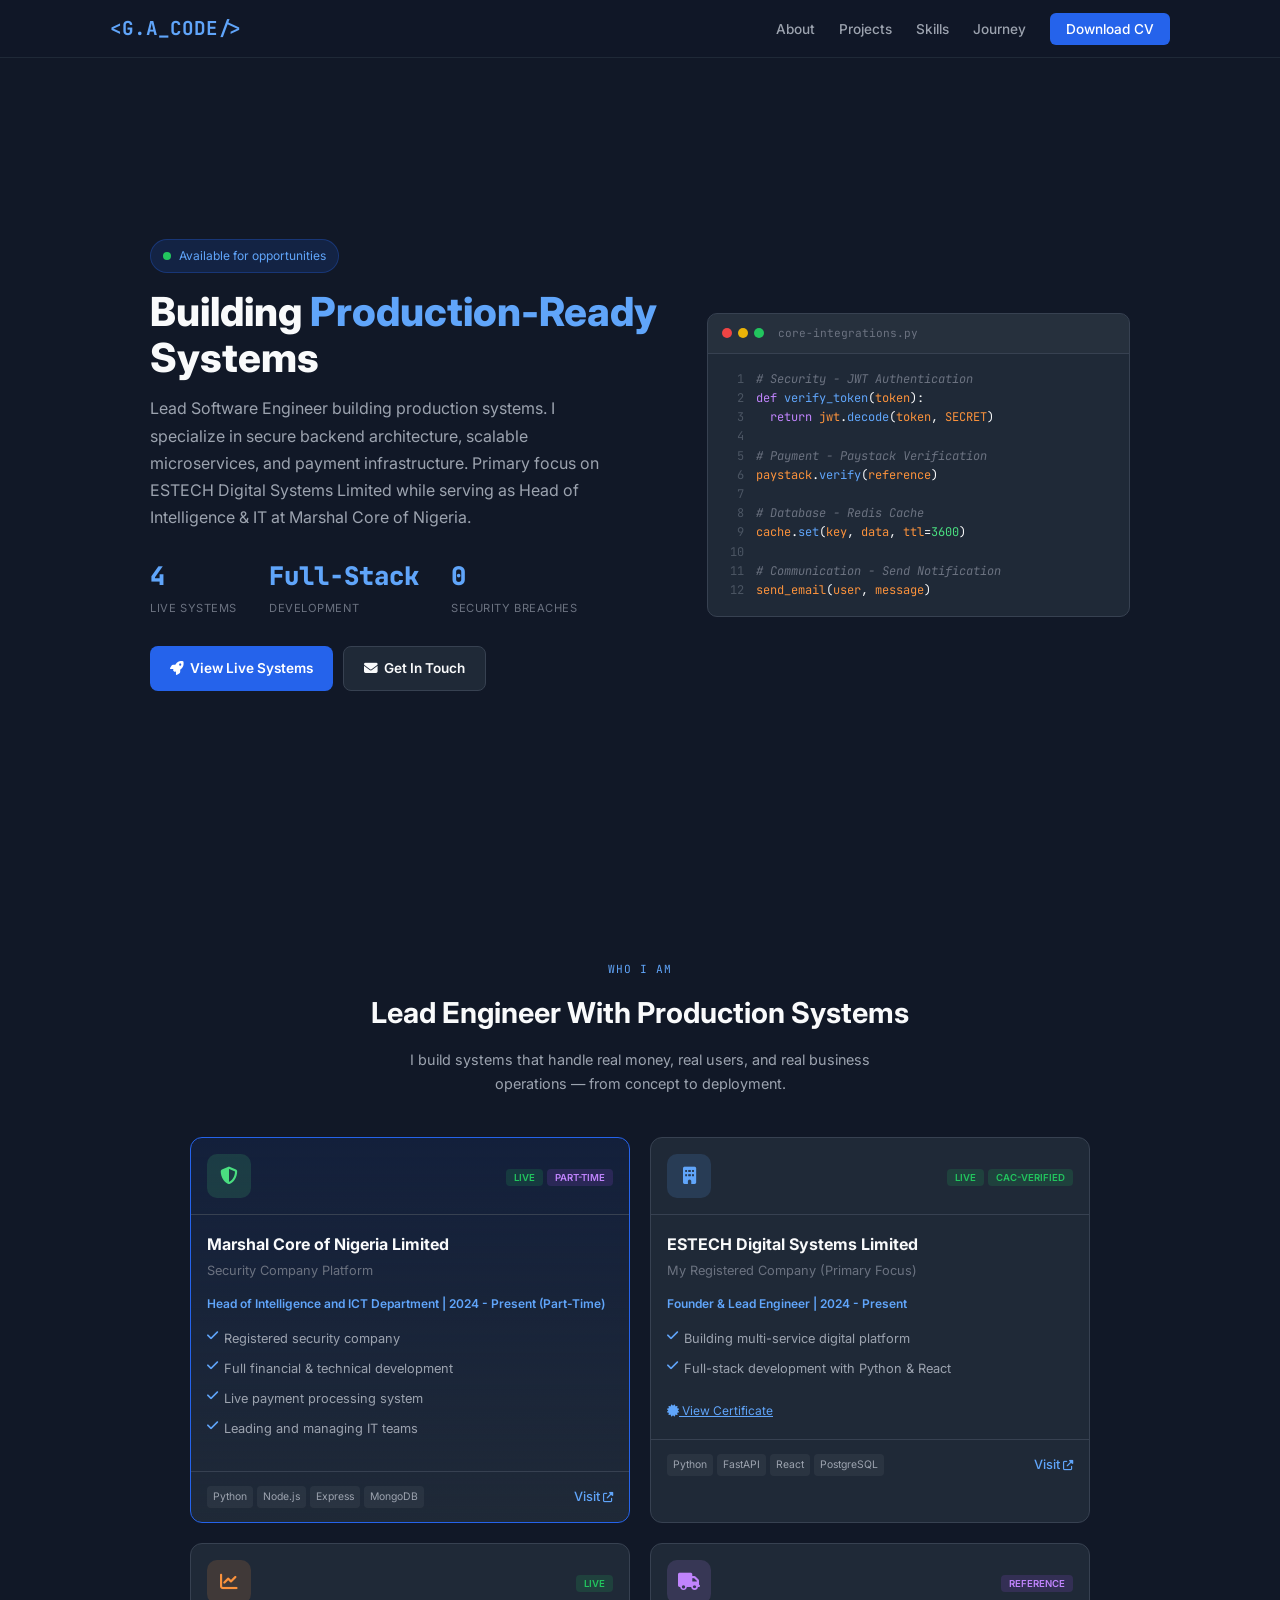
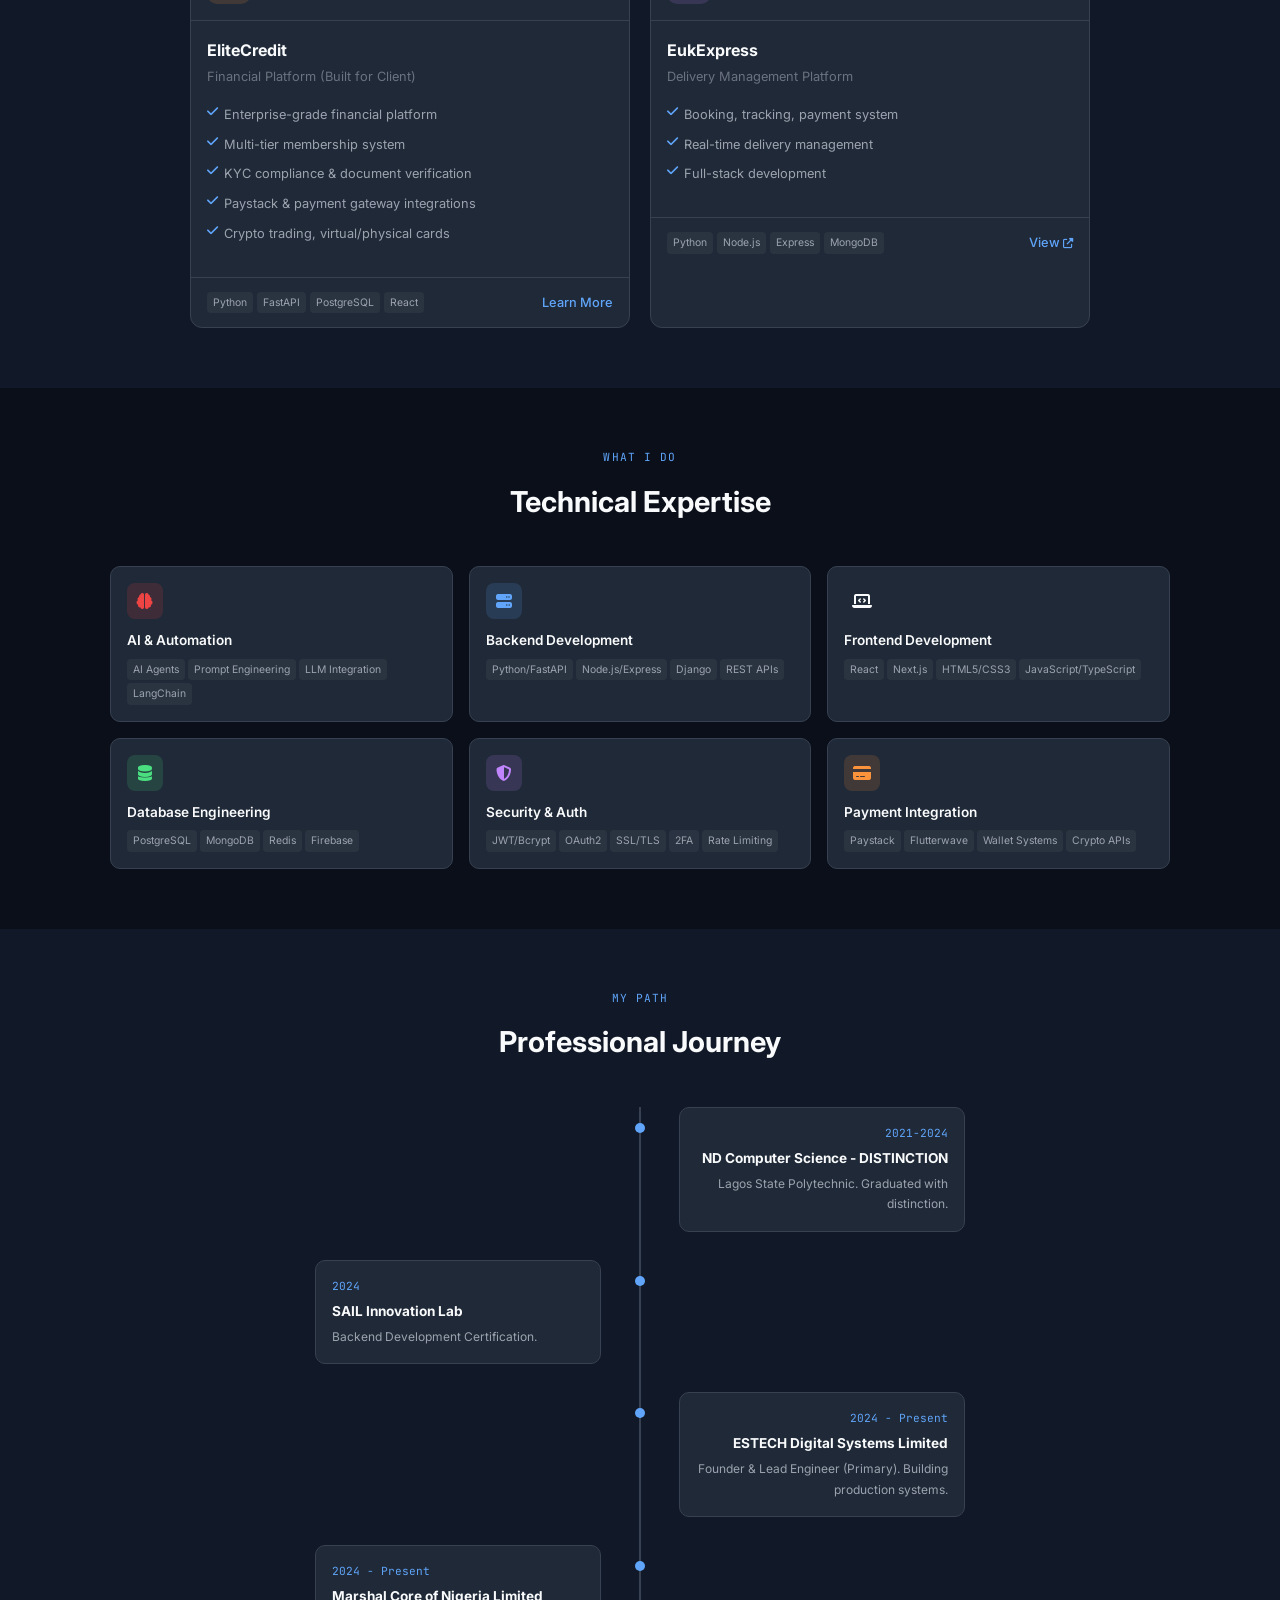
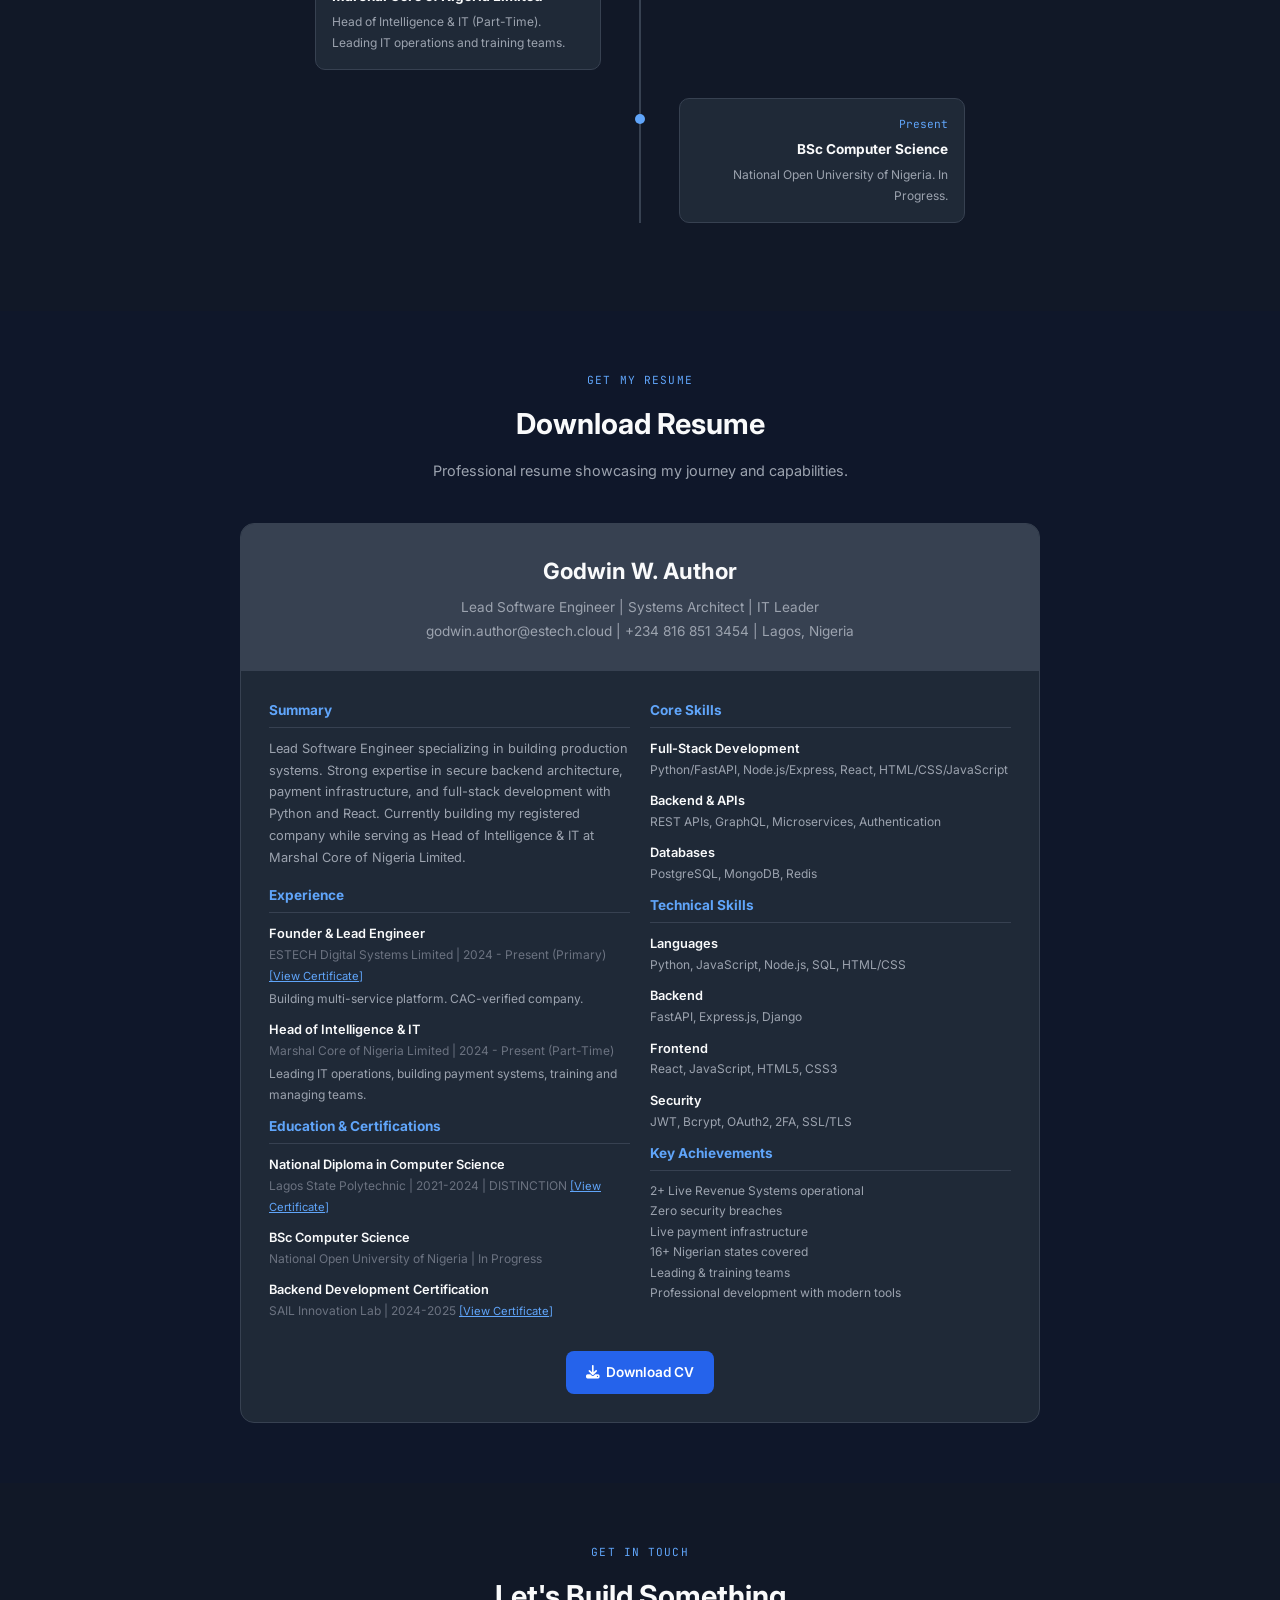
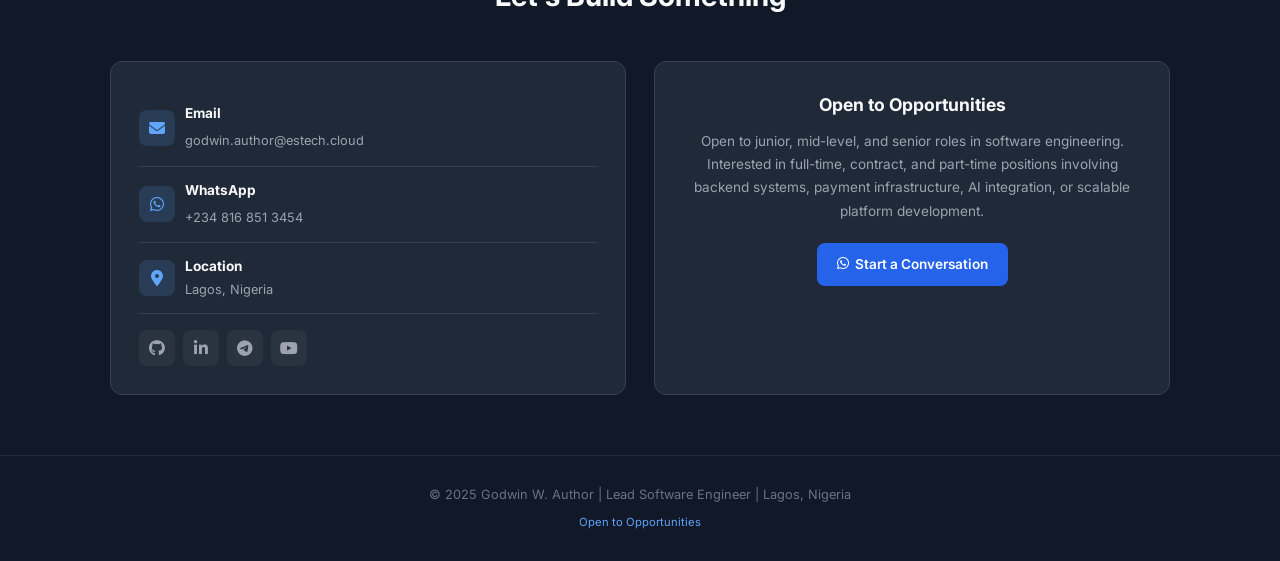
==== commit 7e405fdc: "Update EukExpress - marked as Reference project (not live) - Changed badge from 'Live' to 'Reference" ====
--- a/index.html
+++ b/index.html
@@ -423,7 +423,7 @@
                 <div class="project-card fade-in">
                     <div class="card-header">
                         <div class="card-icon purple"><i class="fas fa-truck"></i></div>
-                        <div class="card-badges"><span class="badge live">Live</span></div>
+                        <div class="card-badges"><span class="badge" style="background:rgba(168,85,247,0.15);color:#c084fc;">Reference</span></div>
                     </div>
                     <div class="card-body">
                         <h3 class="card-title">EukExpress</h3>
@@ -431,6 +431,7 @@
                         <ul class="card-features">
                             <li><i class="fas fa-check"></i> Booking, tracking, payment system</li>
                             <li><i class="fas fa-check"></i> Real-time delivery management</li>
+                            <li><i class="fas fa-check"></i> Full-stack development</li>
                         </ul>
                     </div>
                     <div class="card-footer">
@@ -440,7 +441,7 @@
                             <span class="tech-tag">Express</span>
                             <span class="tech-tag">MongoDB</span>
                         </div>
-                        <a href="https://euksexpress.com" class="card-link" target="_blank">Visit <i class="fas fa-external-link-alt" style="font-size:0.65rem"></i></a>
+                        <a href="https://eukexpress.com" class="card-link" target="_blank">View <i class="fas fa-external-link-alt" style="font-size:0.65rem"></i></a>
                     </div>
                 </div>
             </div>
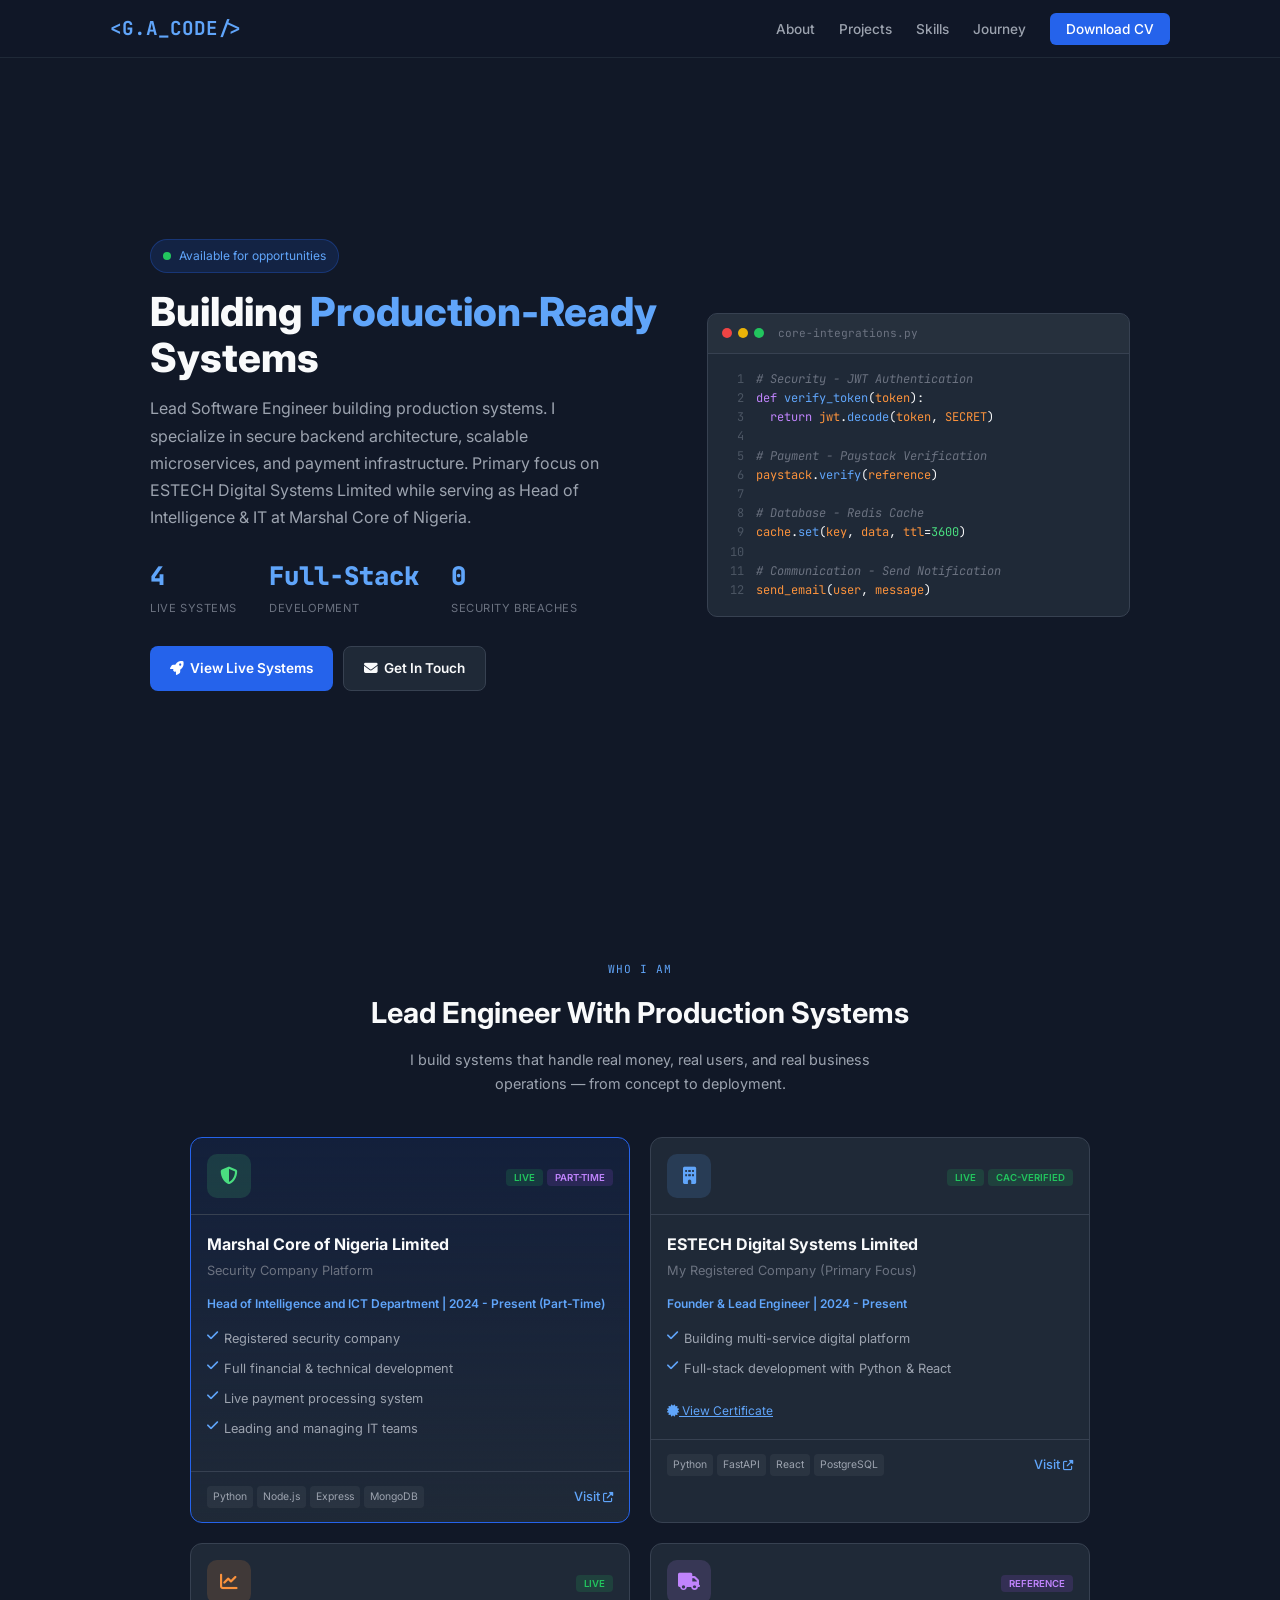
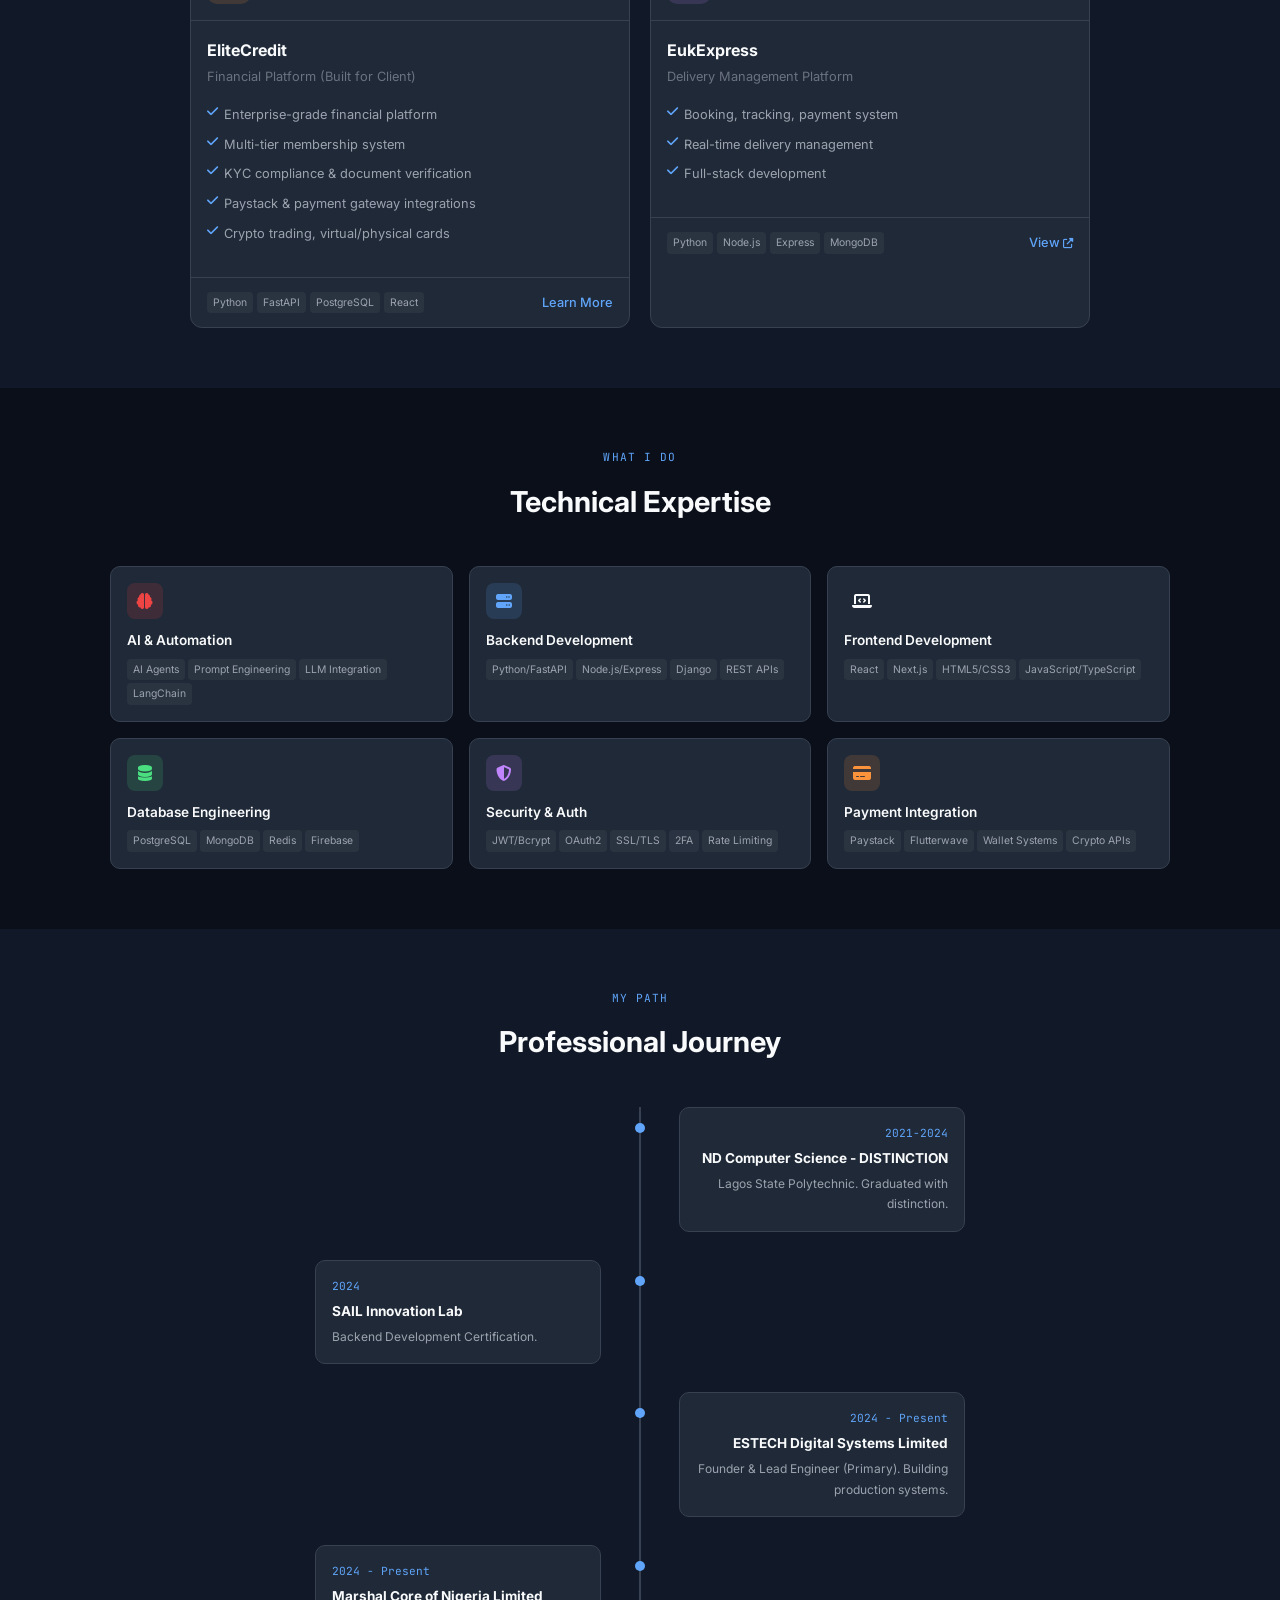
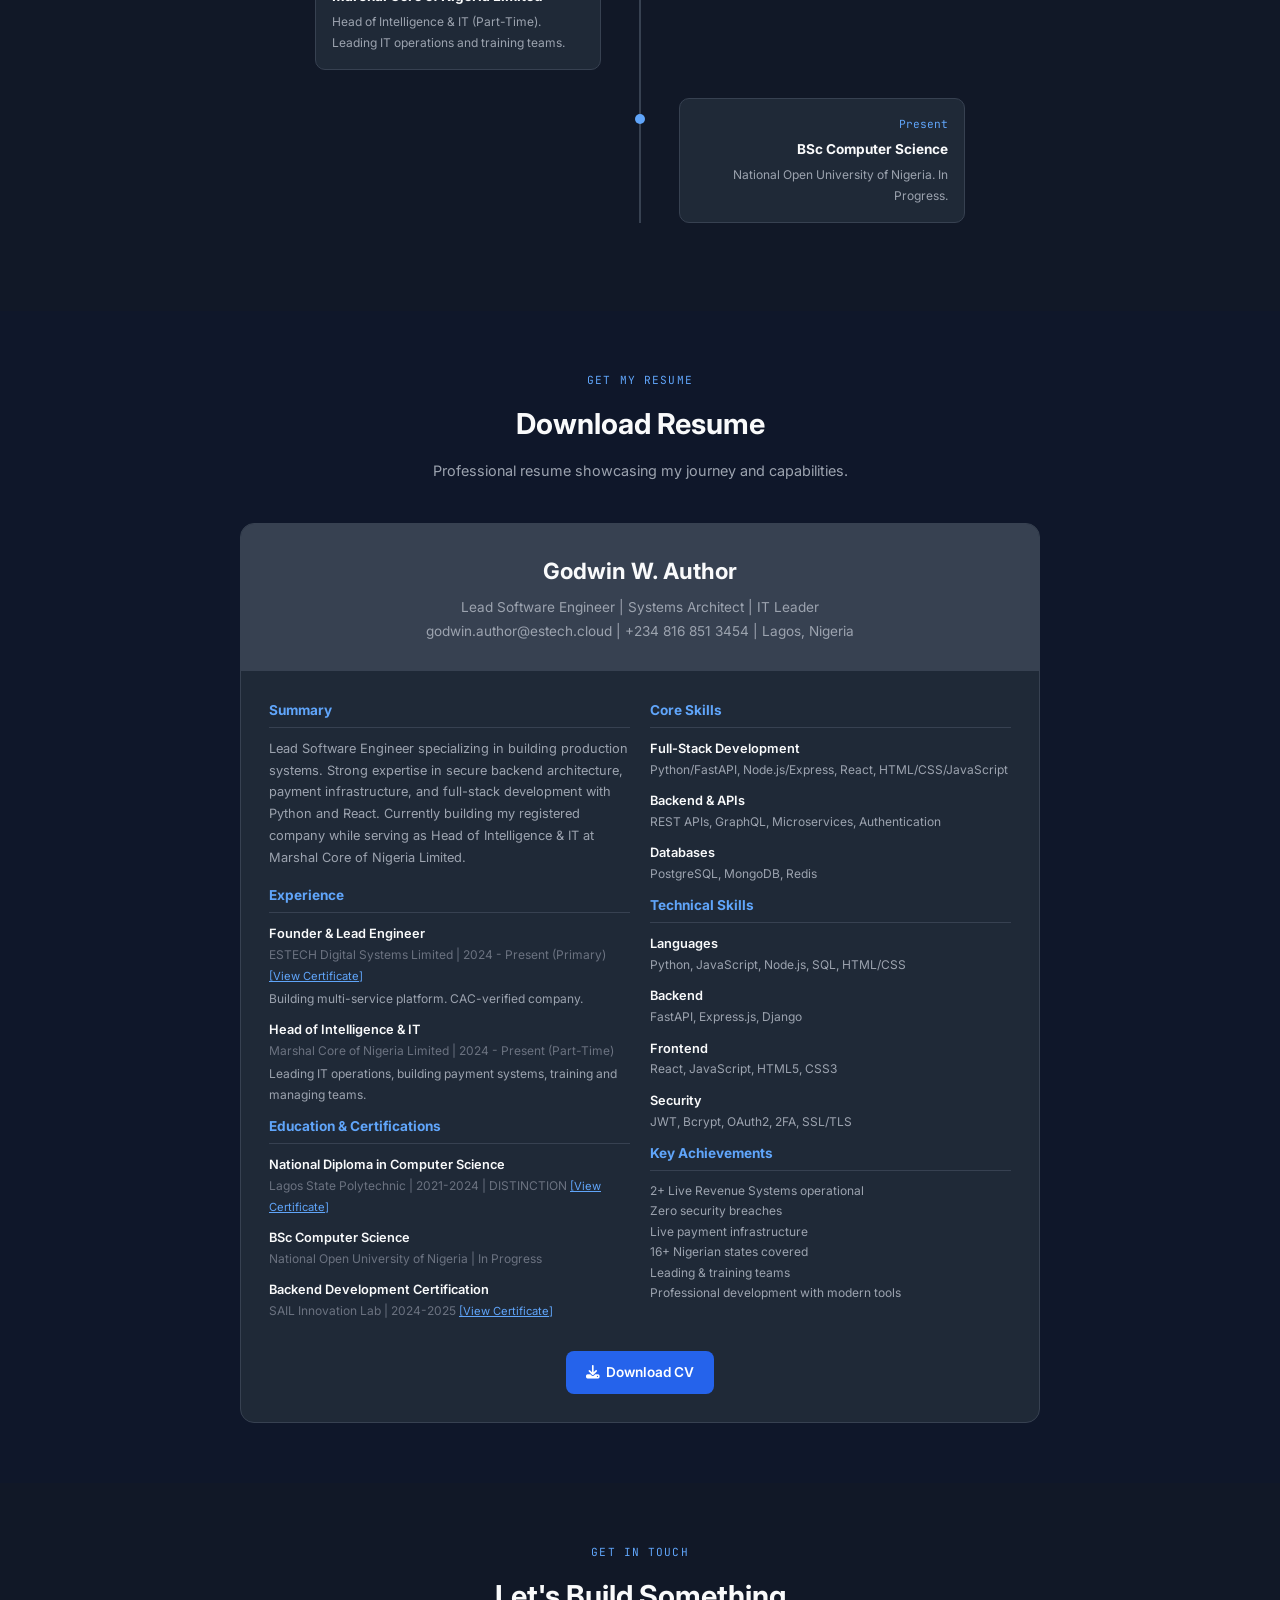
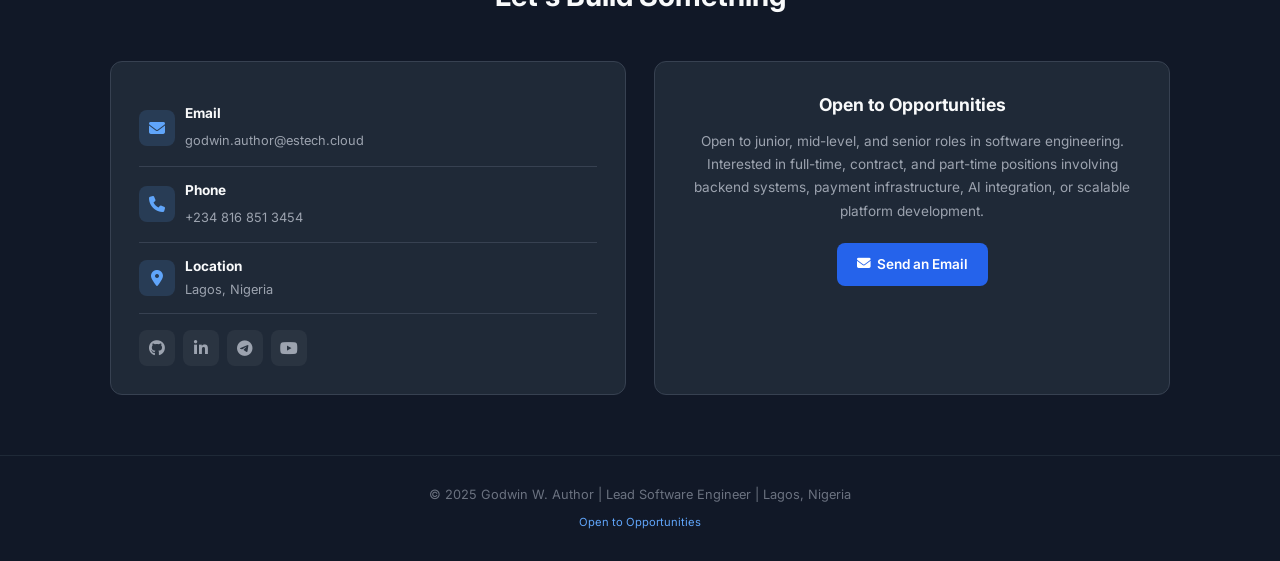
==== commit cbd2dfd3: "Fix PDF download and change WhatsApp to email - Renamed PDF to simple name: ESTECH-CAC-Certificate.p" ====
--- a/index.html
+++ b/index.html
@@ -376,7 +376,7 @@
                             <li><i class="fas fa-check"></i> Building multi-service digital platform</li>
                             <li><i class="fas fa-check"></i> Full-stack development with Python & React</li>
                         </ul>
-                        <p style="margin-top:8px;"><a href="certificates/CERTIFICATE - ESTECH DIGITAL SYSTEMS LIMITED WITH TIN (2).pdf" target="_blank" style="color:#60a5fa;font-size:0.75rem;"><i class="fas fa-certificate"></i> View Certificate</a></p>
+                        <p style="margin-top:8px;"><a href="certificates/ESTECH-CAC-Certificate.pdf" target="_blank" style="color:#60a5fa;font-size:0.75rem;"><i class="fas fa-certificate"></i> View Certificate</a></p>
                     </div>
                     <div class="card-footer">
                         <div class="tech-stack">
@@ -567,7 +567,7 @@
                             <h3>Experience</h3>
                             <div class="cv-item">
                                 <p class="cv-item-title">Founder & Lead Engineer</p>
-                                <p class="cv-item-sub">ESTECH Digital Systems Limited | 2024 - Present (Primary) <a href="certificates/CERTIFICATE - ESTECH DIGITAL SYSTEMS LIMITED WITH TIN (2).pdf" target="_blank" style="color:#60a5fa;font-size:0.7rem;">[View Certificate]</a></p>
+                                <p class="cv-item-sub">ESTECH Digital Systems Limited | 2024 - Present (Primary) <a href="certificates/ESTECH-CAC-Certificate.pdf" target="_blank" style="color:#60a5fa;font-size:0.7rem;">[View Certificate]</a></p>
                                 <p class="cv-item-desc">Building multi-service platform. CAC-verified company.</p>
                             </div>
                             <div class="cv-item">
@@ -661,10 +661,10 @@
                         </div>
                     </div>
                     <div class="contact-item">
-                        <div class="contact-icon"><i class="fab fa-whatsapp"></i></div>
+                        <div class="contact-icon"><i class="fas fa-phone"></i></div>
                         <div class="contact-info">
-                            <h4>WhatsApp</h4>
-                            <a href="https://wa.me/2348168513454">+234 816 851 3454</a>
+                            <h4>Phone</h4>
+                            <a href="tel:+2348168513454">+234 816 851 3454</a>
                         </div>
                     </div>
                     <div class="contact-item">
@@ -684,8 +684,8 @@
                 <div class="contact-box contact-cta fade-in">
                     <h3>Open to Opportunities</h3>
                     <p>Open to junior, mid-level, and senior roles in software engineering. Interested in full-time, contract, and part-time positions involving backend systems, payment infrastructure, AI integration, or scalable platform development.</p>
-                    <a href="https://wa.me/2348168513454?text=Hi%20Godwin,%20I%20saw%20your%20portfolio%20and%20would%20like%20to%20discuss%20an%20opportunity." class="btn btn-primary">
-                        <i class="fab fa-whatsapp"></i> Start a Conversation
+                    <a href="mailto:godwin.author@estech.cloud?subject=Hi%20Godwin,%20I%20saw%20your%20portfolio%20and%20would%20like%20to%20discuss%20an%20opportunity." class="btn btn-primary">
+                        <i class="fas fa-envelope"></i> Send an Email
                     </a>
                 </div>
             </div>
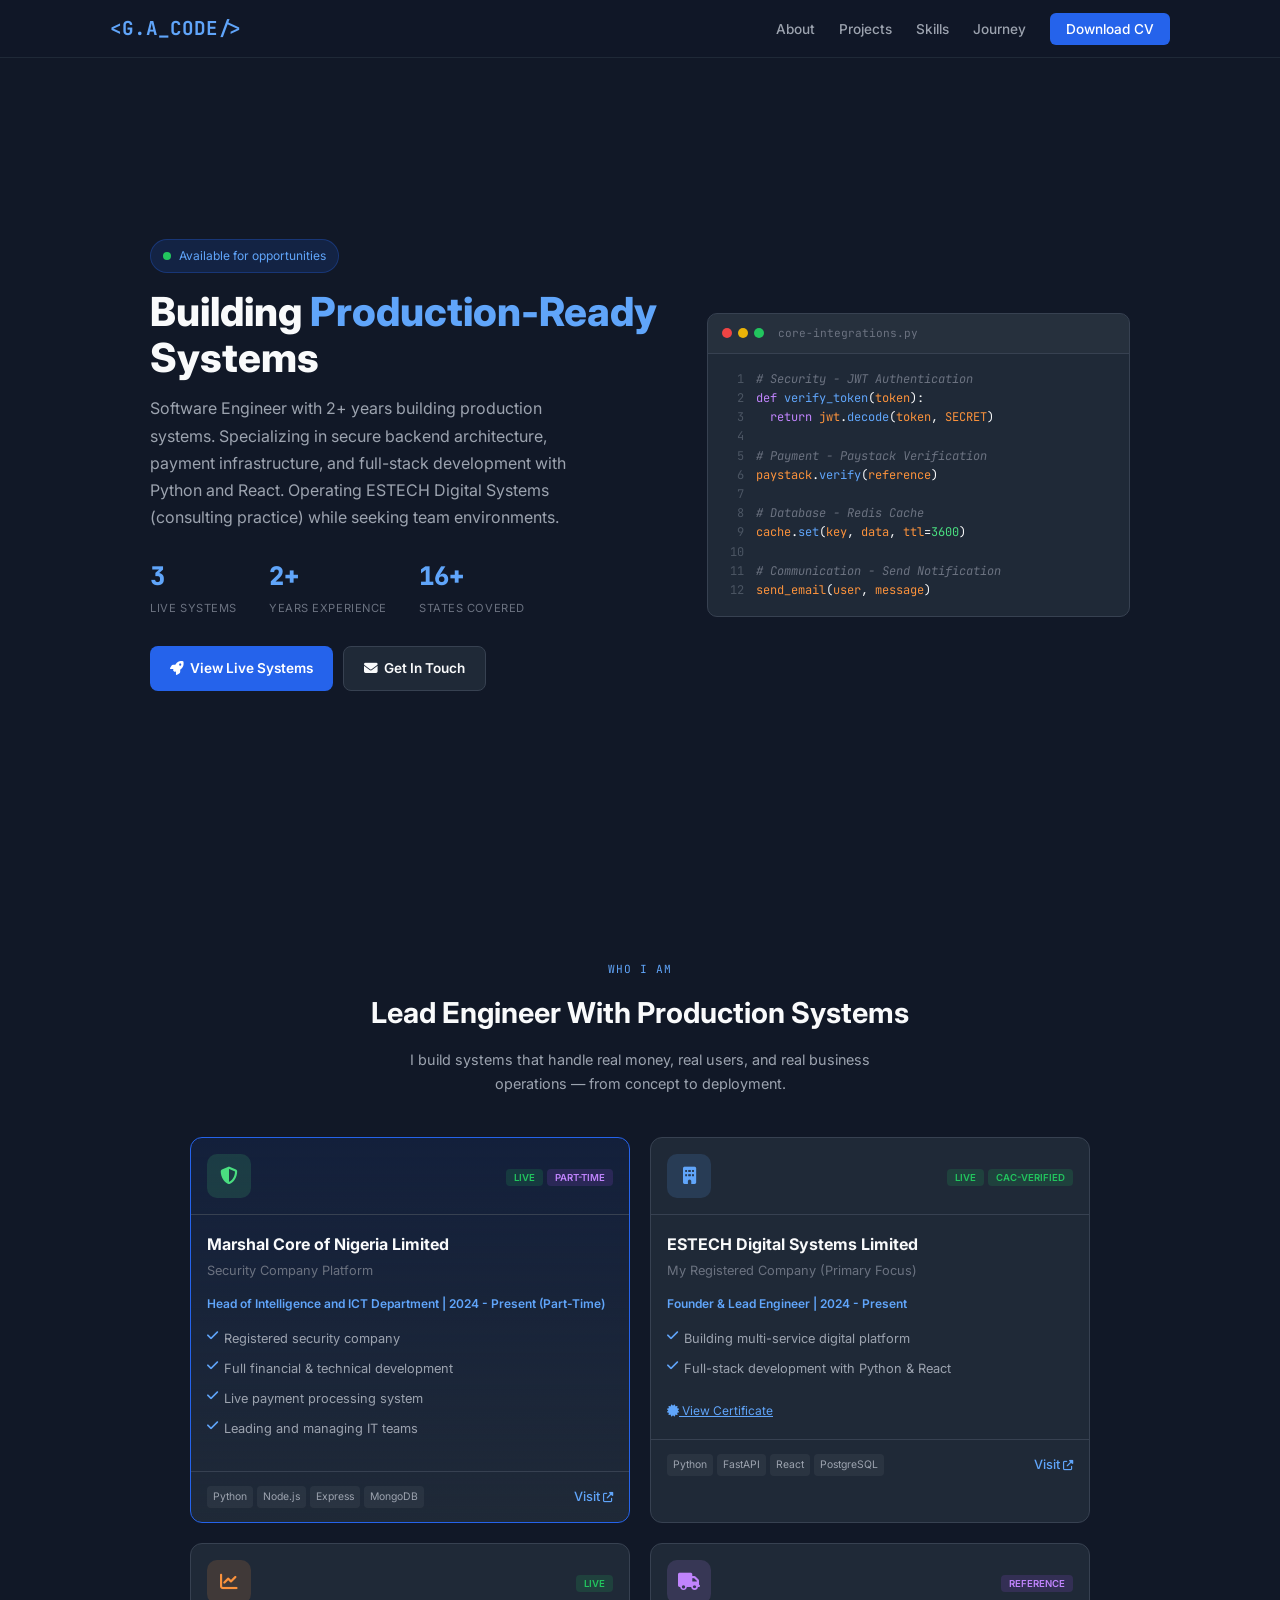
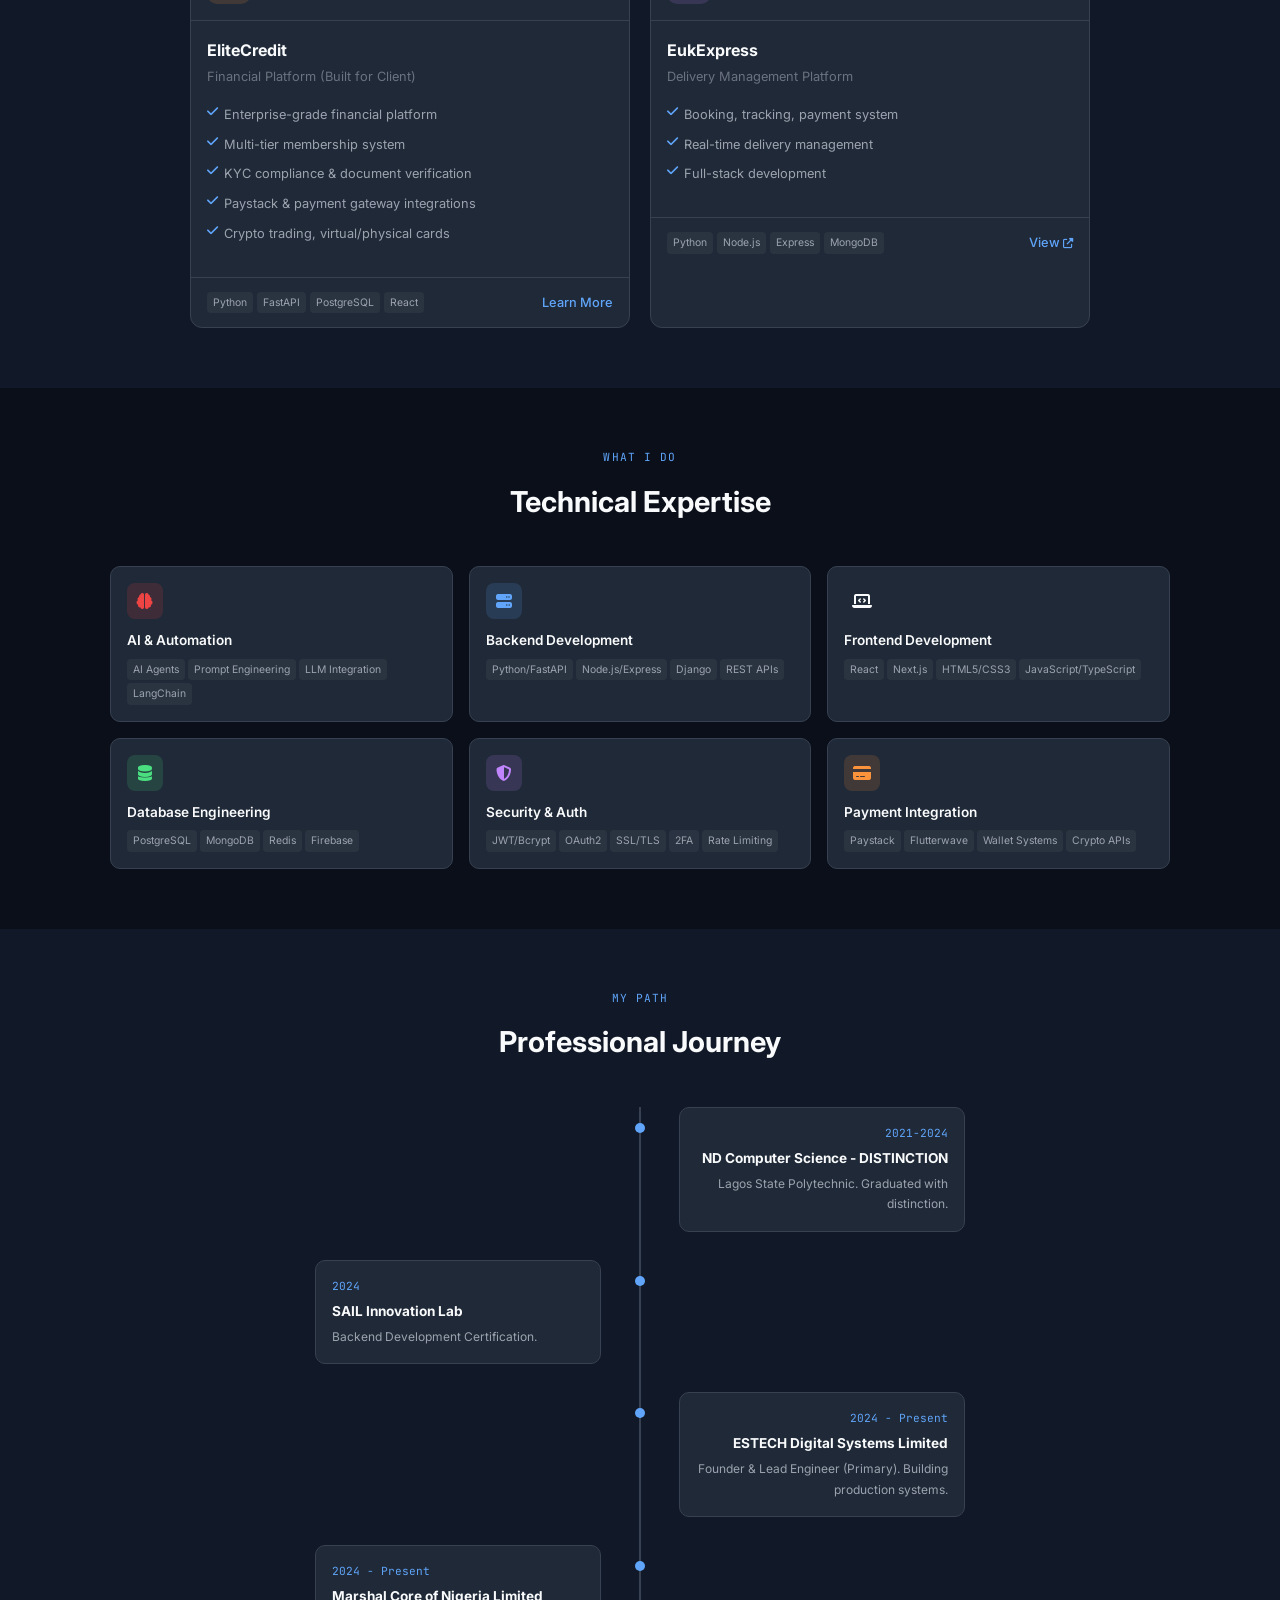
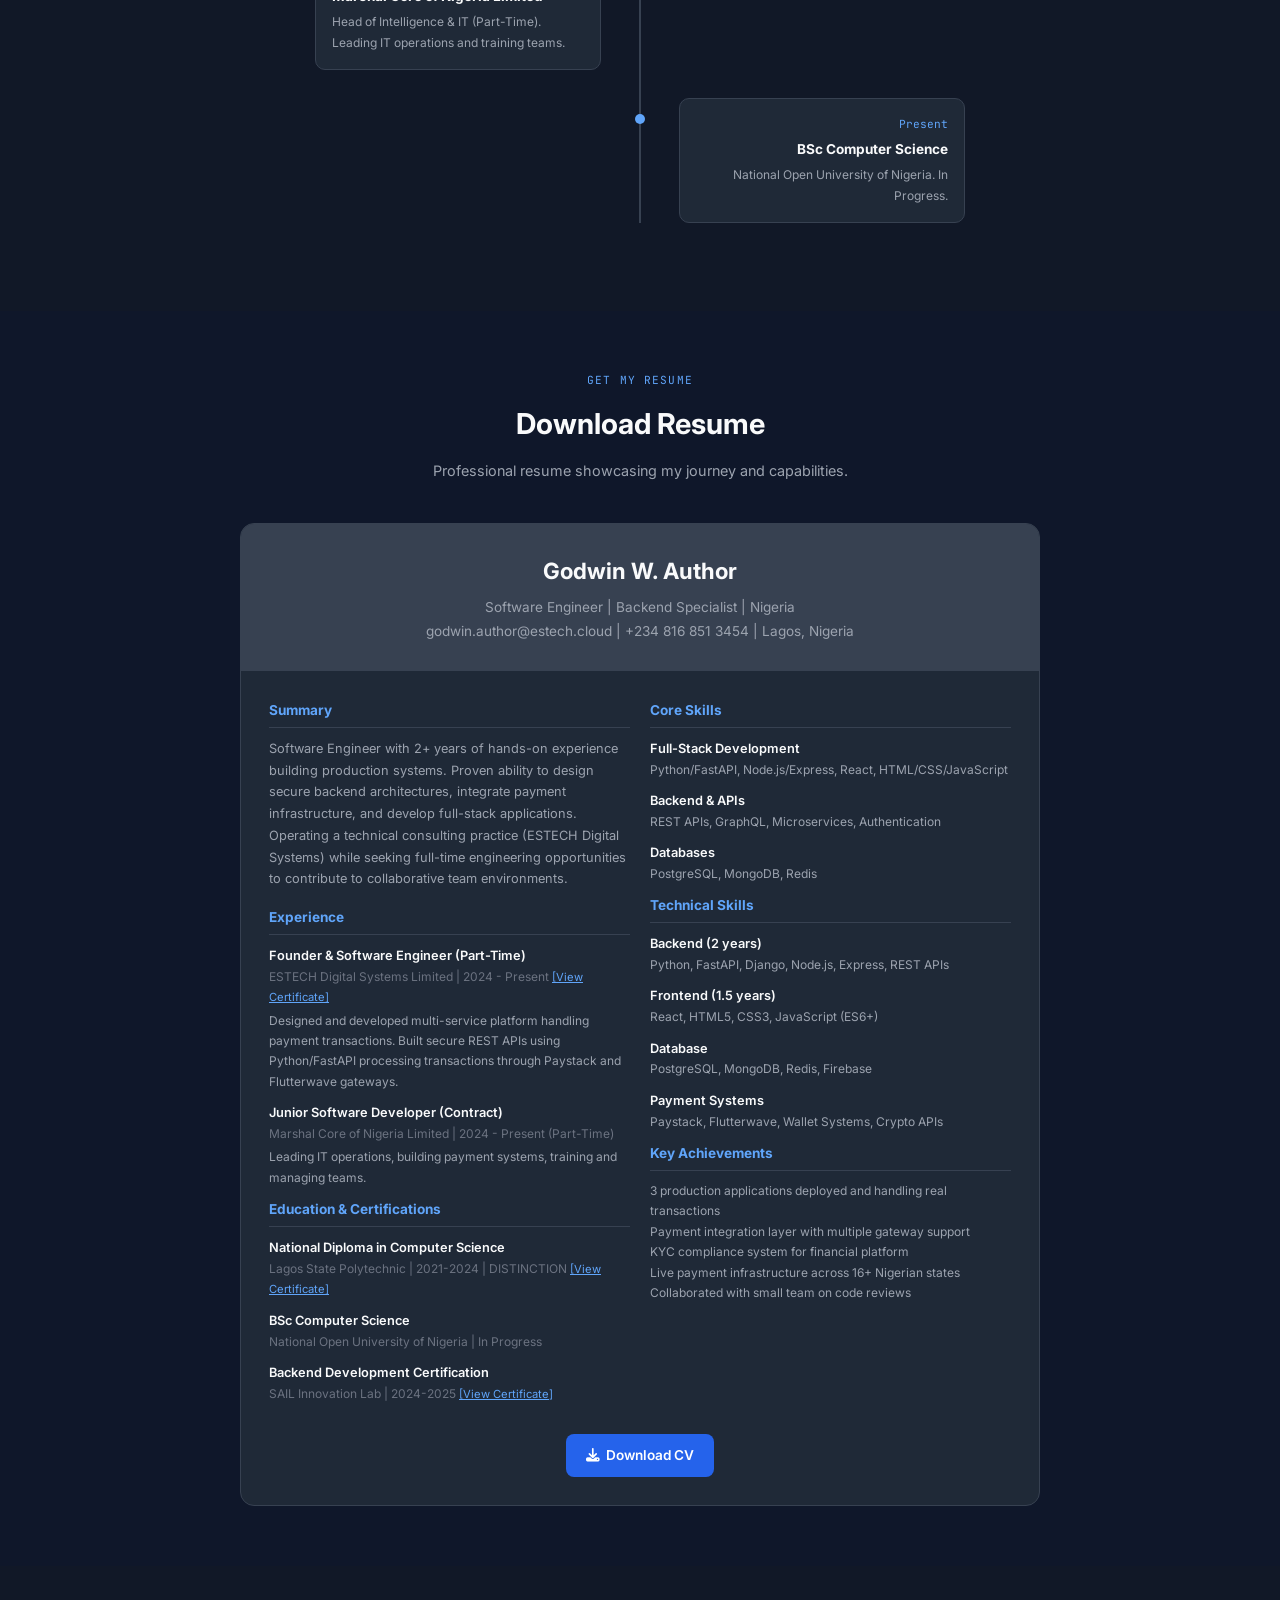
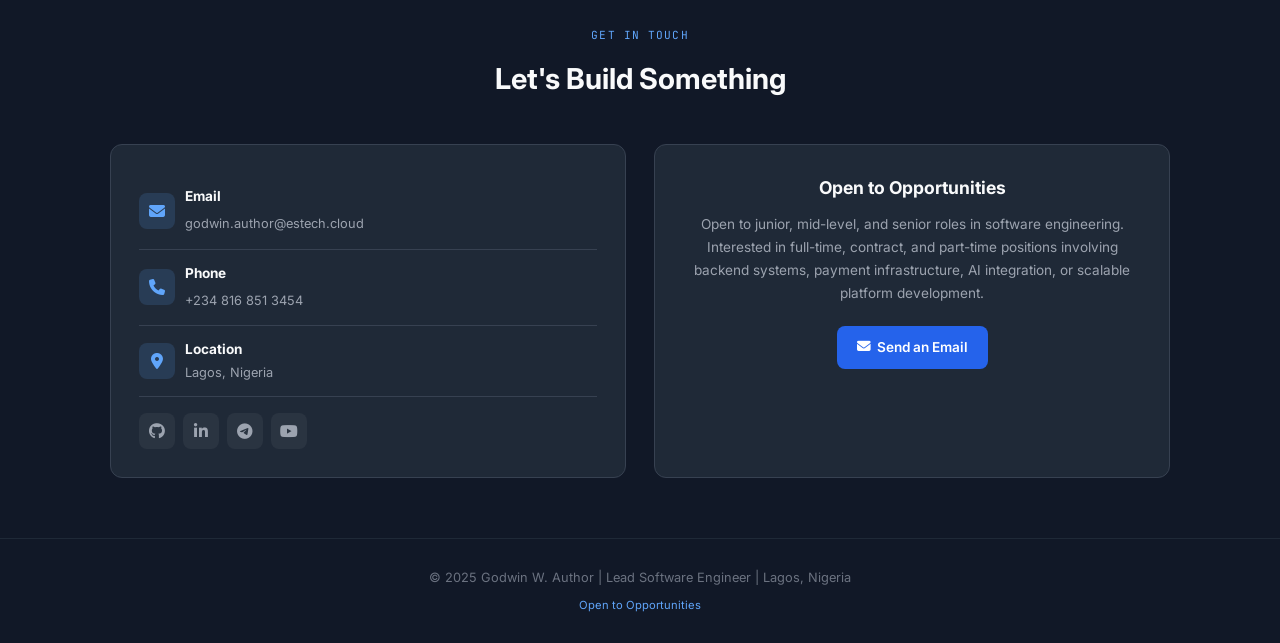
==== commit 791716d6: "Professional CV positioning update - honest mid-level framing CHANGES MADE:  1. REMOVED 'Zero Securi" ====
--- a/index.html
+++ b/index.html
@@ -266,20 +266,20 @@
                         Systems
                     </h1>
                     <p class="hero-subtitle">
-                        Lead Software Engineer building production systems. I specialize in secure backend architecture, scalable microservices, and payment infrastructure. Primary focus on ESTECH Digital Systems Limited while serving as Head of Intelligence & IT at Marshal Core of Nigeria.
+                        Software Engineer with 2+ years building production systems. Specializing in secure backend architecture, payment infrastructure, and full-stack development with Python and React. Operating ESTECH Digital Systems (consulting practice) while seeking team environments.
                     </p>
                     <div class="hero-stats">
                         <div>
-                            <div class="stat-number">4</div>
+                            <div class="stat-number">3</div>
                             <div class="stat-label">Live Systems</div>
                         </div>
                         <div>
-                            <div class="stat-number">Full-Stack</div>
-                            <div class="stat-label">Development</div>
+                            <div class="stat-number">2+</div>
+                            <div class="stat-label">Years Experience</div>
                         </div>
                         <div>
-                            <div class="stat-number">0</div>
-                            <div class="stat-label">Security Breaches</div>
+                            <div class="stat-number">16+</div>
+                            <div class="stat-label">States Covered</div>
                         </div>
                     </div>
                     <div class="hero-buttons">
@@ -553,7 +553,7 @@
             <div class="cv-preview fade-in">
                 <div class="cv-header">
                     <h2>Godwin W. Author</h2>
-                    <p>Lead Software Engineer | Systems Architect | IT Leader</p>
+                    <p>Software Engineer | Backend Specialist | Nigeria</p>
                     <p>godwin.author@estech.cloud | +234 816 851 3454 | Lagos, Nigeria</p>
                 </div>
                 <div class="cv-body">
@@ -561,17 +561,17 @@
                         <div class="cv-col">
                             <h3>Summary</h3>
                             <p style="color:#9ca3af;font-size:0.8rem;margin-bottom:16px;">
-                                Lead Software Engineer specializing in building production systems. Strong expertise in secure backend architecture, payment infrastructure, and full-stack development with Python and React. Currently building my registered company while serving as Head of Intelligence & IT at Marshal Core of Nigeria Limited.
+                                Software Engineer with 2+ years of hands-on experience building production systems. Proven ability to design secure backend architectures, integrate payment infrastructure, and develop full-stack applications. Operating a technical consulting practice (ESTECH Digital Systems) while seeking full-time engineering opportunities to contribute to collaborative team environments.
                             </p>
                             
                             <h3>Experience</h3>
                             <div class="cv-item">
-                                <p class="cv-item-title">Founder & Lead Engineer</p>
-                                <p class="cv-item-sub">ESTECH Digital Systems Limited | 2024 - Present (Primary) <a href="certificates/ESTECH-CAC-Certificate.pdf" target="_blank" style="color:#60a5fa;font-size:0.7rem;">[View Certificate]</a></p>
-                                <p class="cv-item-desc">Building multi-service platform. CAC-verified company.</p>
-                            </div>
-                            <div class="cv-item">
-                                <p class="cv-item-title">Head of Intelligence & IT</p>
+                                <p class="cv-item-title">Founder & Software Engineer (Part-Time)</p>
+                                <p class="cv-item-sub">ESTECH Digital Systems Limited | 2024 - Present <a href="certificates/ESTECH-CAC-Certificate.pdf" target="_blank" style="color:#60a5fa;font-size:0.7rem;">[View Certificate]</a></p>
+                                <p class="cv-item-desc">Designed and developed multi-service platform handling payment transactions. Built secure REST APIs using Python/FastAPI processing transactions through Paystack and Flutterwave gateways.</p>
+                            </div>
+                            <div class="cv-item">
+                                <p class="cv-item-title">Junior Software Developer (Contract)</p>
                                 <p class="cv-item-sub">Marshal Core of Nigeria Limited | 2024 - Present (Part-Time)</p>
                                 <p class="cv-item-desc">Leading IT operations, building payment systems, training and managing teams.</p>
                             </div>
@@ -607,30 +607,29 @@
                             
                             <h3>Technical Skills</h3>
                             <div class="cv-item">
-                                <p class="cv-item-title">Languages</p>
-                                <p class="cv-item-desc">Python, JavaScript, Node.js, SQL, HTML/CSS</p>
-                            </div>
-                            <div class="cv-item">
-                                <p class="cv-item-title">Backend</p>
-                                <p class="cv-item-desc">FastAPI, Express.js, Django</p>
-                            </div>
-                            <div class="cv-item">
-                                <p class="cv-item-title">Frontend</p>
-                                <p class="cv-item-desc">React, JavaScript, HTML5, CSS3</p>
-                            </div>
-                            <div class="cv-item">
-                                <p class="cv-item-title">Security</p>
-                                <p class="cv-item-desc">JWT, Bcrypt, OAuth2, 2FA, SSL/TLS</p>
+                                <p class="cv-item-title">Backend (2 years)</p>
+                                <p class="cv-item-desc">Python, FastAPI, Django, Node.js, Express, REST APIs</p>
+                            </div>
+                            <div class="cv-item">
+                                <p class="cv-item-title">Frontend (1.5 years)</p>
+                                <p class="cv-item-desc">React, HTML5, CSS3, JavaScript (ES6+)</p>
+                            </div>
+                            <div class="cv-item">
+                                <p class="cv-item-title">Database</p>
+                                <p class="cv-item-desc">PostgreSQL, MongoDB, Redis, Firebase</p>
+                            </div>
+                            <div class="cv-item">
+                                <p class="cv-item-title">Payment Systems</p>
+                                <p class="cv-item-desc">Paystack, Flutterwave, Wallet Systems, Crypto APIs</p>
                             </div>
                             
                             <h3>Key Achievements</h3>
                             <div class="cv-item">
-                                <p class="cv-item-desc">2+ Live Revenue Systems operational</p>
-                                <p class="cv-item-desc">Zero security breaches</p>
-                                <p class="cv-item-desc">Live payment infrastructure</p>
-                                <p class="cv-item-desc">16+ Nigerian states covered</p>
-                                <p class="cv-item-desc">Leading & training teams</p>
-                                <p class="cv-item-desc">Professional development with modern tools</p>
+                                <p class="cv-item-desc">3 production applications deployed and handling real transactions</p>
+                                <p class="cv-item-desc">Payment integration layer with multiple gateway support</p>
+                                <p class="cv-item-desc">KYC compliance system for financial platform</p>
+                                <p class="cv-item-desc">Live payment infrastructure across 16+ Nigerian states</p>
+                                <p class="cv-item-desc">Collaborated with small team on code reviews</p>
                             </div>
                         </div>
                     </div>
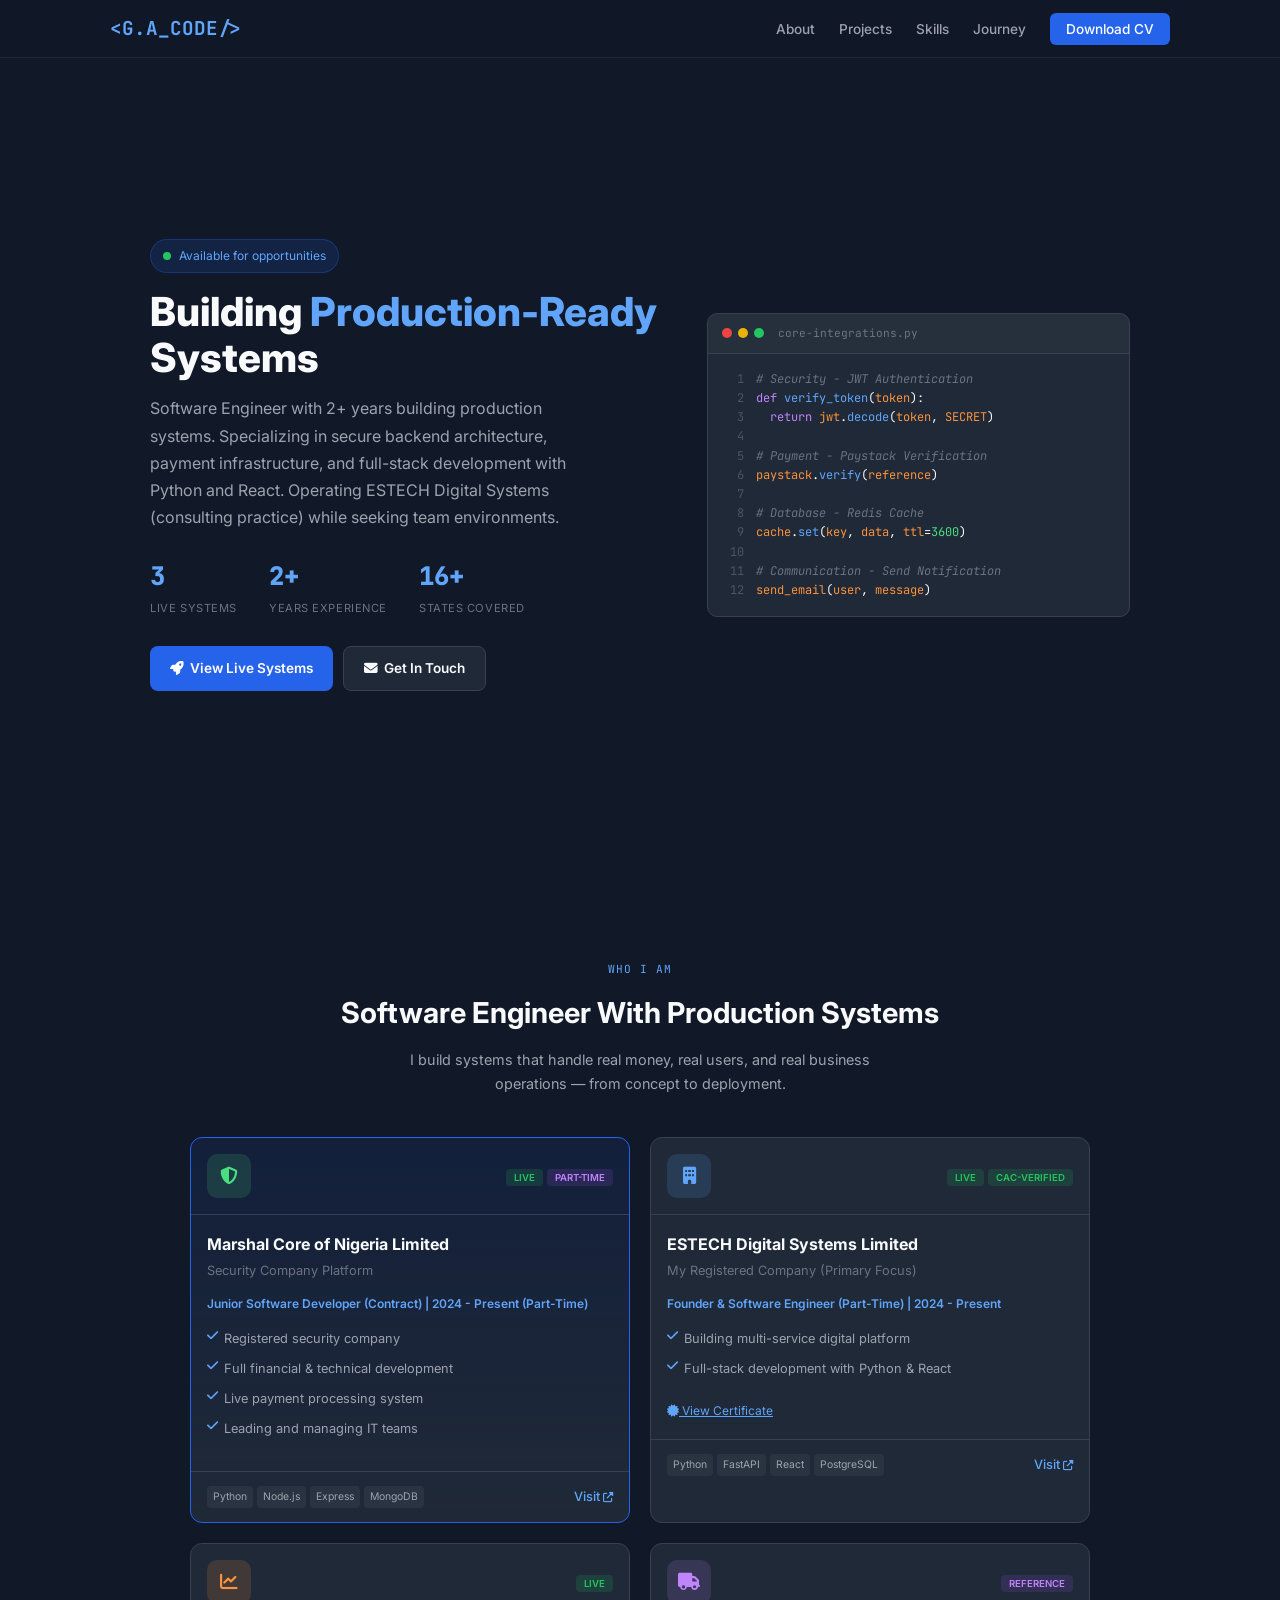
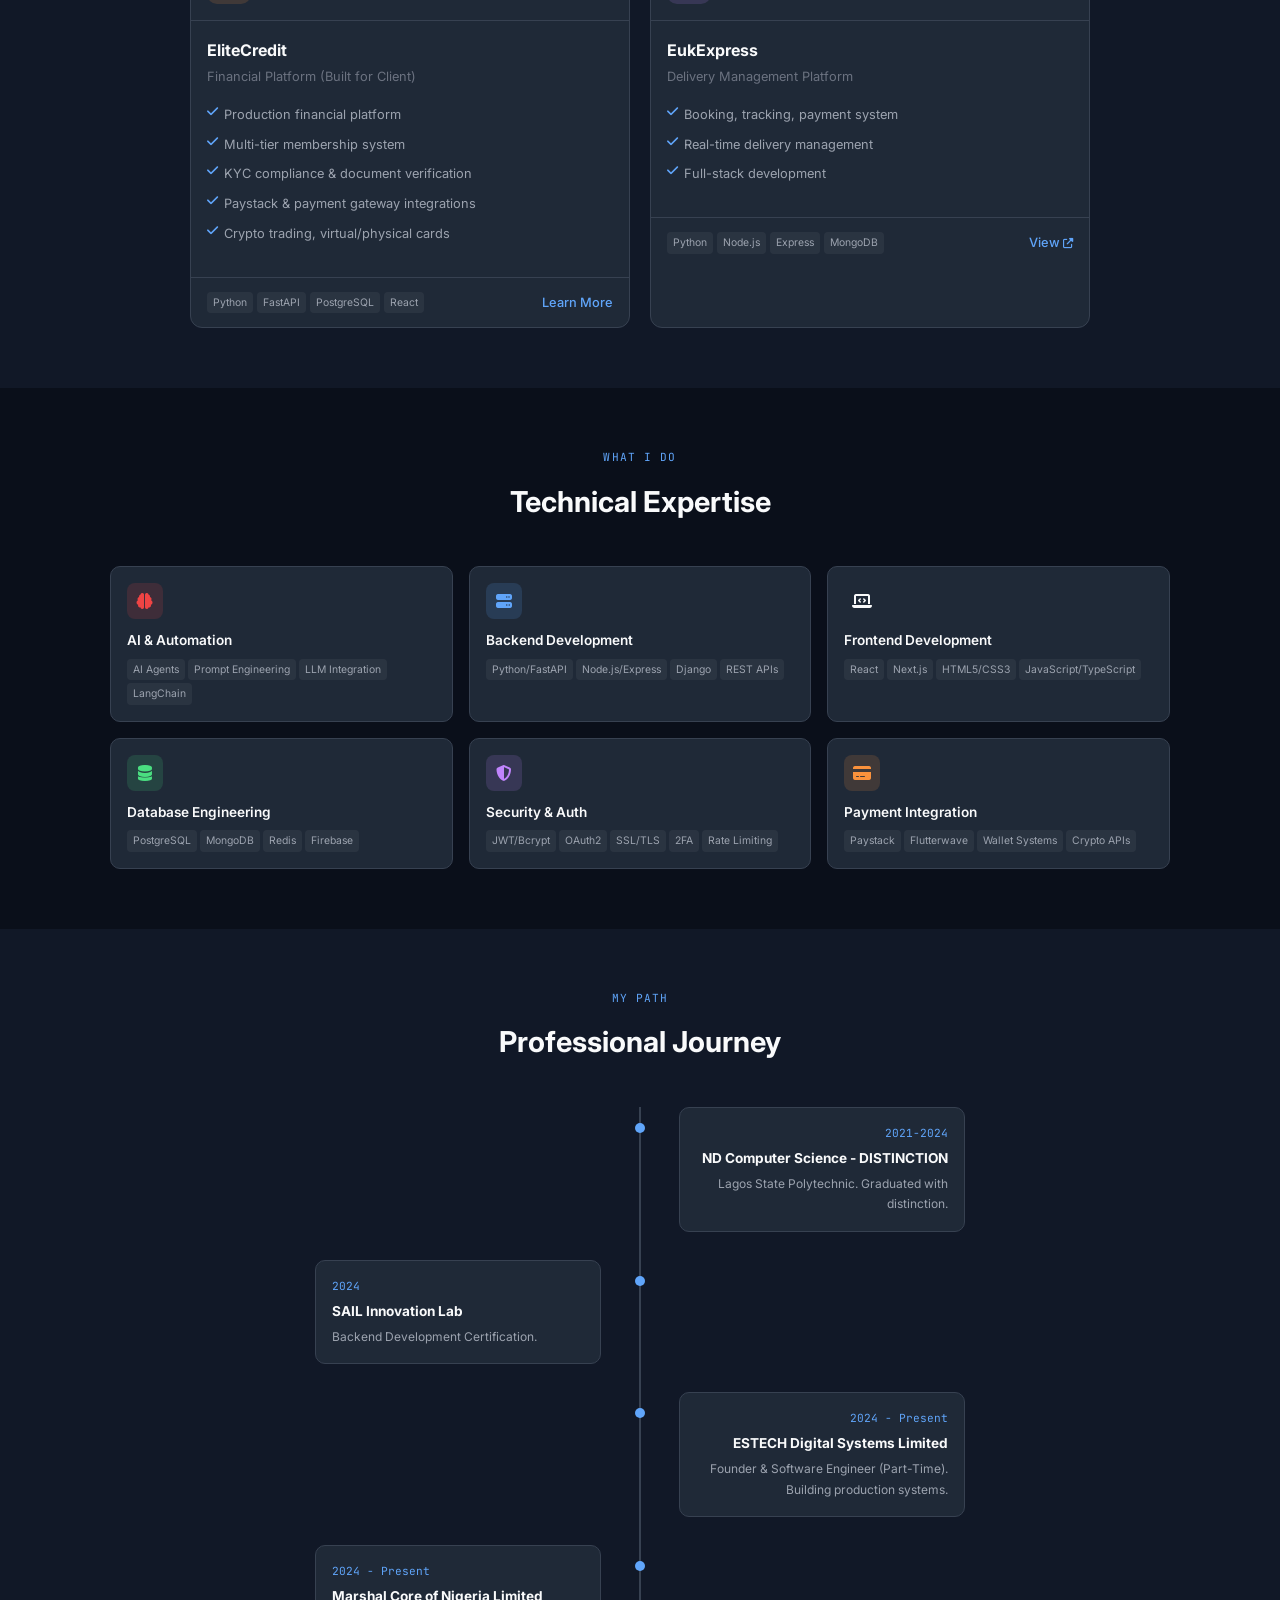
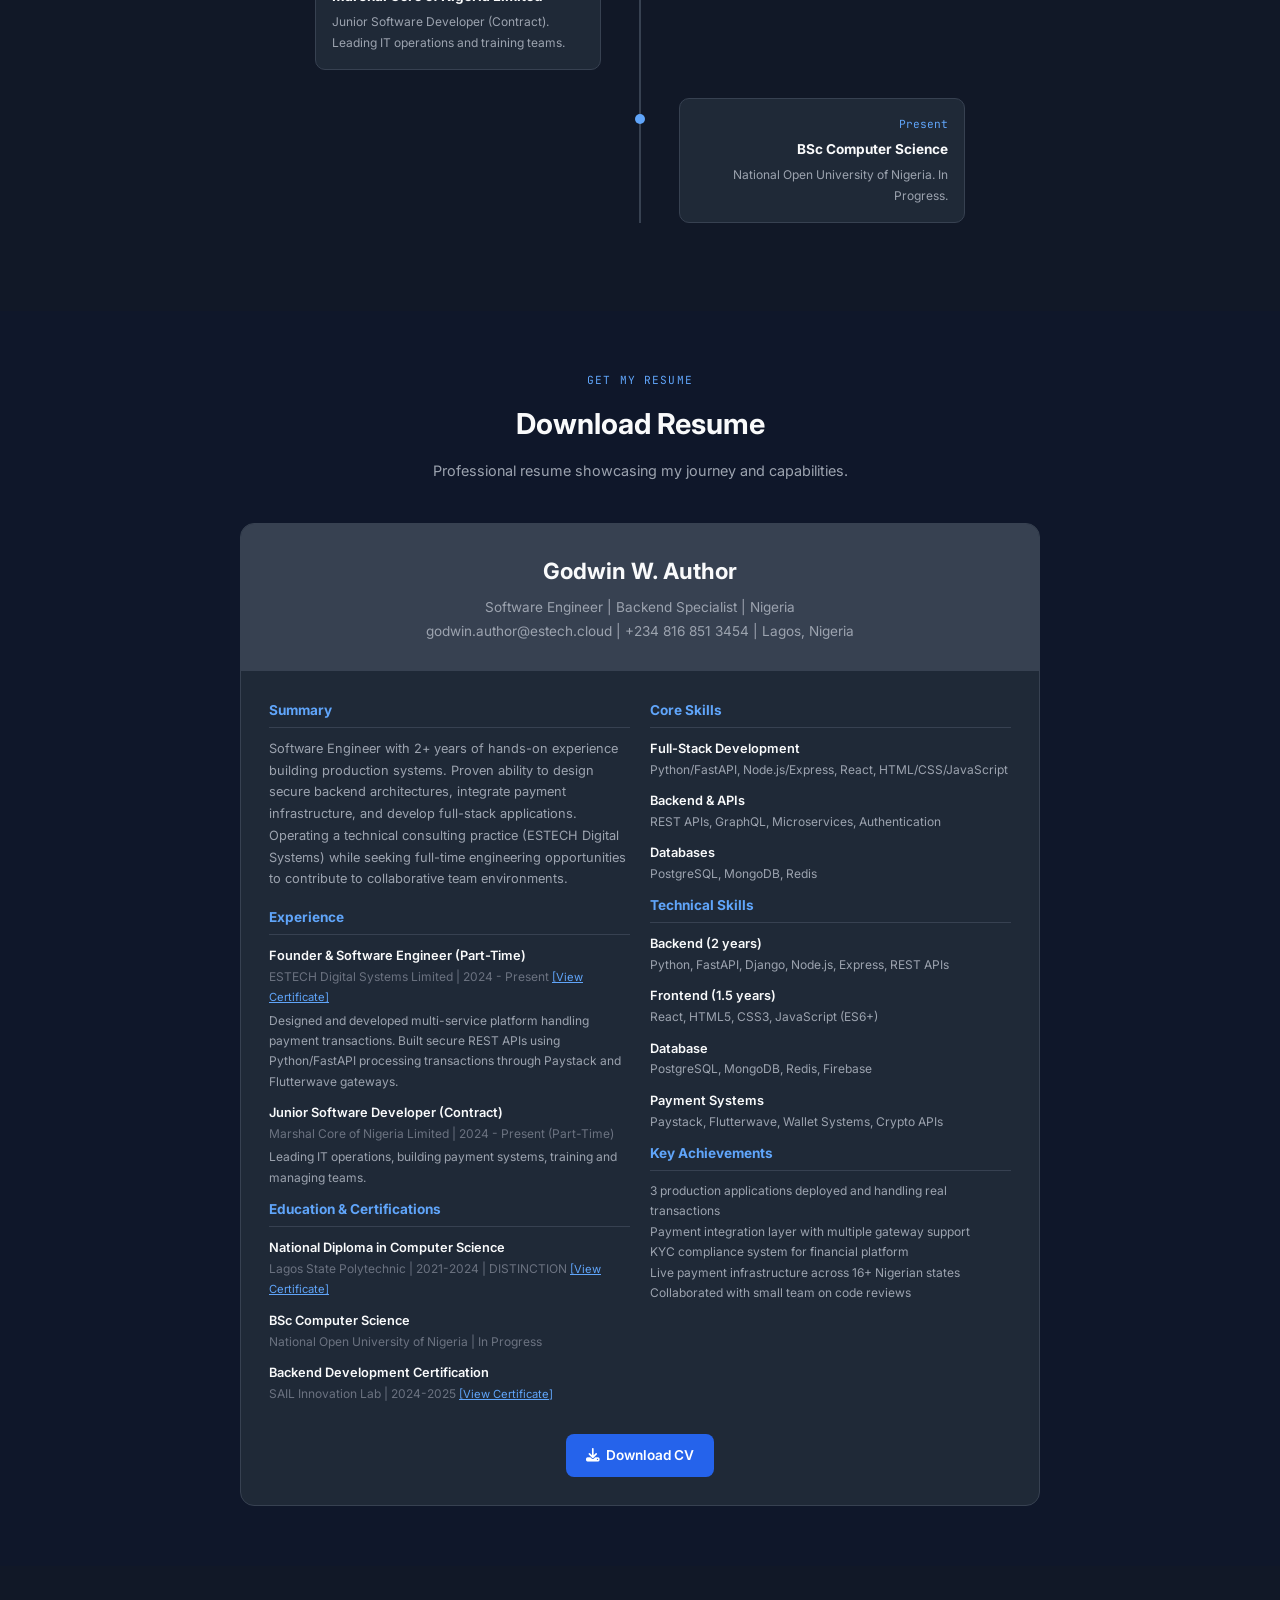
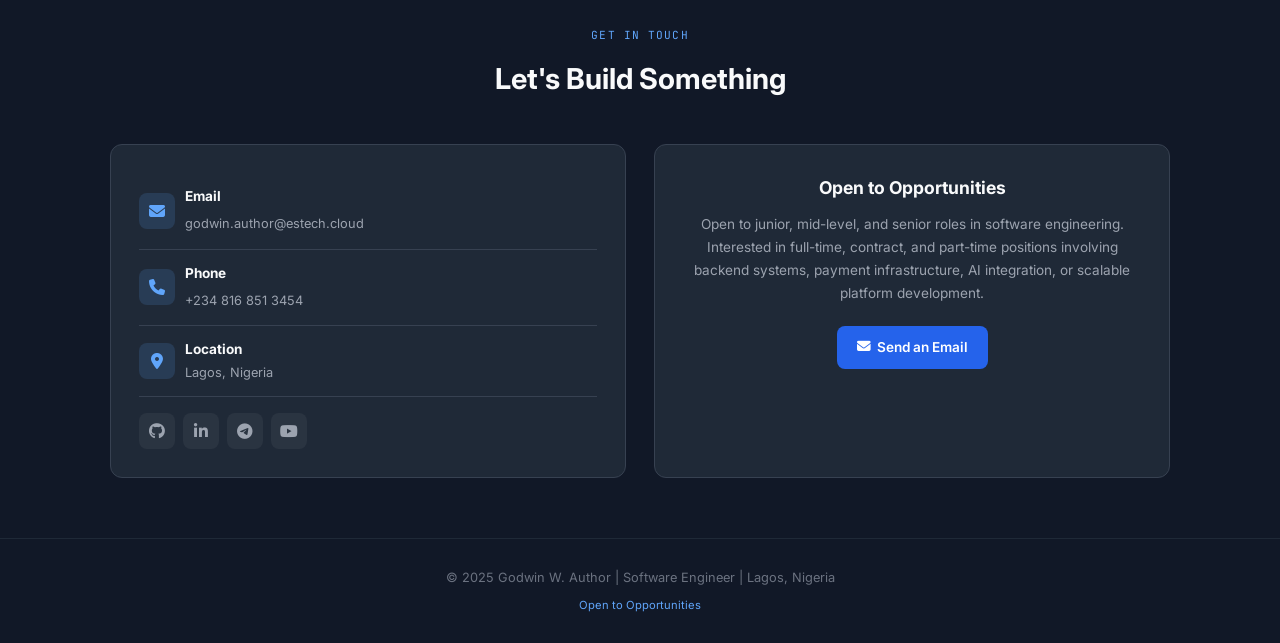
==== commit 7526c7f8: "Final professional positioning fixes - Title: Lead Software Engineer → Software Engineer (meta, titl" ====
--- a/index.html
+++ b/index.html
@@ -3,11 +3,11 @@
 <head>
     <meta charset="UTF-8">
     <meta name="viewport" content="width=device-width, initial-scale=1.0">
-    <meta name="description" content="Godwin W. Author - Lead Software Engineer. Building production-ready systems with modern tools and professional expertise.">
-    <meta name="keywords" content="Lead Software Engineer, Software Engineer, Backend Developer, Systems Architect, Node.js, Python, FastAPI, Nigeria">
+    <meta name="description" content="Godwin W. Author - Software Engineer. Building production-ready systems with Python, FastAPI, and modern backend technologies.">
+    <meta name="keywords" content="Software Engineer, Backend Developer, Python Developer, Node.js, FastAPI, Nigeria">
     <meta name="author" content="Godwin W. Author">
     <meta name="robots" content="index, follow">
-    <title>Godwin W. Author | Lead Software Engineer</title>
+    <title>Godwin W. Author | Software Engineer</title>
     <link rel="preconnect" href="https://fonts.googleapis.com">
     <link rel="preconnect" href="https://fonts.gstatic.com" crossorigin>
     <link href="https://fonts.googleapis.com/css2?family=Inter:wght@300;400;500;600;700;800&family=JetBrains+Mono:wght@400;500&display=swap" rel="stylesheet">
@@ -324,7 +324,7 @@
         <div class="container">
             <div class="section-header">
                 <p class="section-label">Who I Am</p>
-                <h2 class="section-title">Lead Engineer With Production Systems</h2>
+                <h2 class="section-title">Software Engineer With Production Systems</h2>
                 <p class="section-desc">I build systems that handle real money, real users, and real business operations — from concept to deployment.</p>
             </div>
             <div class="projects-grid">
@@ -340,7 +340,7 @@
                     <div class="card-body">
                         <h3 class="card-title">Marshal Core of Nigeria Limited</h3>
                         <p class="card-subtitle">Security Company Platform</p>
-                        <p class="card-role">Head of Intelligence and ICT Department | 2024 - Present (Part-Time)</p>
+                        <p class="card-role">Junior Software Developer (Contract) | 2024 - Present (Part-Time)</p>
                         <ul class="card-features">
                             <li><i class="fas fa-check"></i> Registered security company</li>
                             <li><i class="fas fa-check"></i> Full financial & technical development</li>
@@ -371,7 +371,7 @@
                     <div class="card-body">
                         <h3 class="card-title">ESTECH Digital Systems Limited</h3>
                         <p class="card-subtitle">My Registered Company (Primary Focus)</p>
-                        <p class="card-role">Founder & Lead Engineer | 2024 - Present</p>
+                        <p class="card-role">Founder & Software Engineer (Part-Time) | 2024 - Present</p>
                         <ul class="card-features">
                             <li><i class="fas fa-check"></i> Building multi-service digital platform</li>
                             <li><i class="fas fa-check"></i> Full-stack development with Python & React</li>
@@ -401,7 +401,7 @@
                         <h3 class="card-title">EliteCredit</h3>
                         <p class="card-subtitle">Financial Platform (Built for Client)</p>
                         <ul class="card-features">
-                            <li><i class="fas fa-check"></i> Enterprise-grade financial platform</li>
+                            <li><i class="fas fa-check"></i> Production financial platform</li>
                             <li><i class="fas fa-check"></i> Multi-tier membership system</li>
                             <li><i class="fas fa-check"></i> KYC compliance & document verification</li>
                             <li><i class="fas fa-check"></i> Paystack & payment gateway integrations</li>
@@ -519,7 +519,7 @@
                     <div class="timeline-content">
                         <p class="timeline-year">2024 - Present</p>
                         <h3 class="timeline-title">ESTECH Digital Systems Limited</h3>
-                        <p class="timeline-desc">Founder & Lead Engineer (Primary). Building production systems.</p>
+                        <p class="timeline-desc">Founder & Software Engineer (Part-Time). Building production systems.</p>
                     </div>
                 </div>
                 <div class="timeline-item fade-in">
@@ -527,7 +527,7 @@
                     <div class="timeline-content">
                         <p class="timeline-year">2024 - Present</p>
                         <h3 class="timeline-title">Marshal Core of Nigeria Limited</h3>
-                        <p class="timeline-desc">Head of Intelligence & IT (Part-Time). Leading IT operations and training teams.</p>
+                        <p class="timeline-desc">Junior Software Developer (Contract). Leading IT operations and training teams.</p>
                     </div>
                 </div>
                 <div class="timeline-item fade-in">
@@ -694,7 +694,7 @@
     <!-- Footer -->
     <footer>
         <div class="container">
-            <p>&copy; 2025 Godwin W. Author | Lead Software Engineer | Lagos, Nigeria</p>
+            <p>&copy; 2025 Godwin W. Author | Software Engineer | Lagos, Nigeria</p>
             <p style="margin-top:8px;font-size:0.7rem;color:#60a5fa;">Open to Opportunities</p>
         </div>
     </footer>
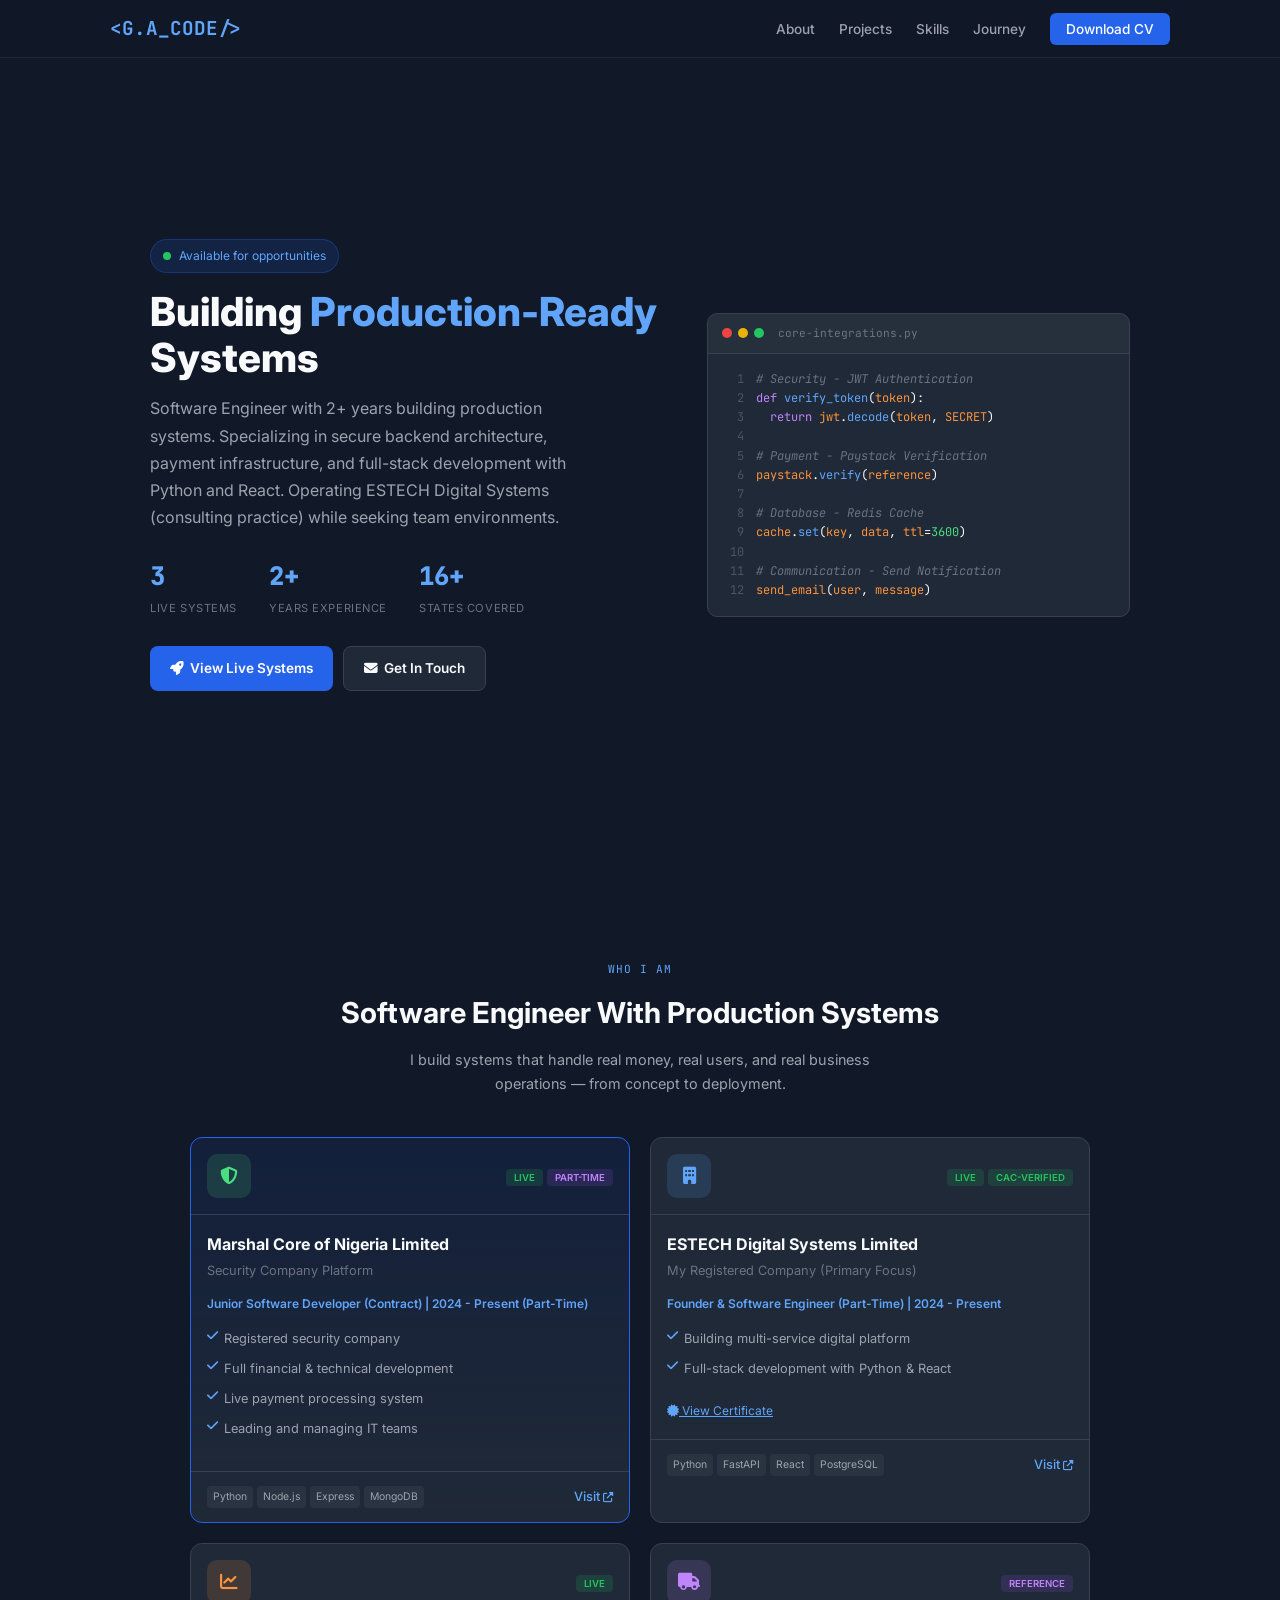
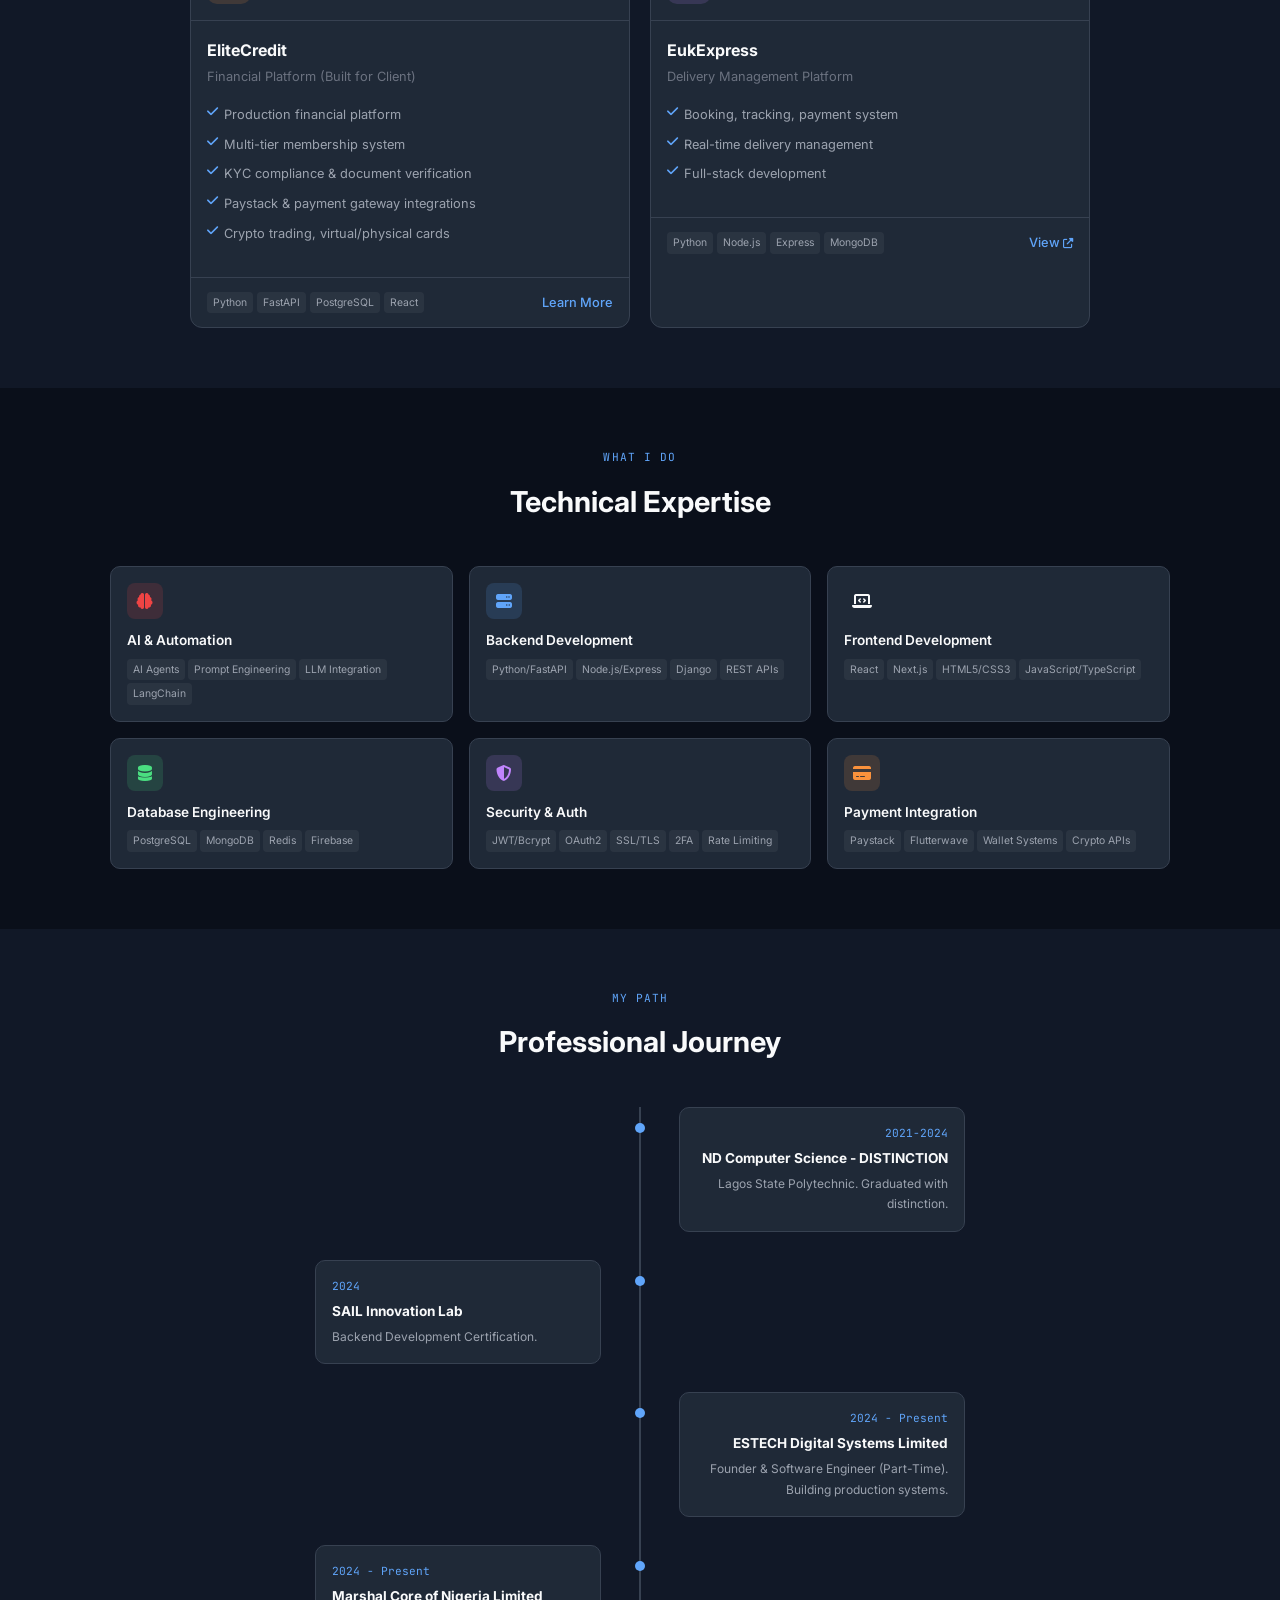
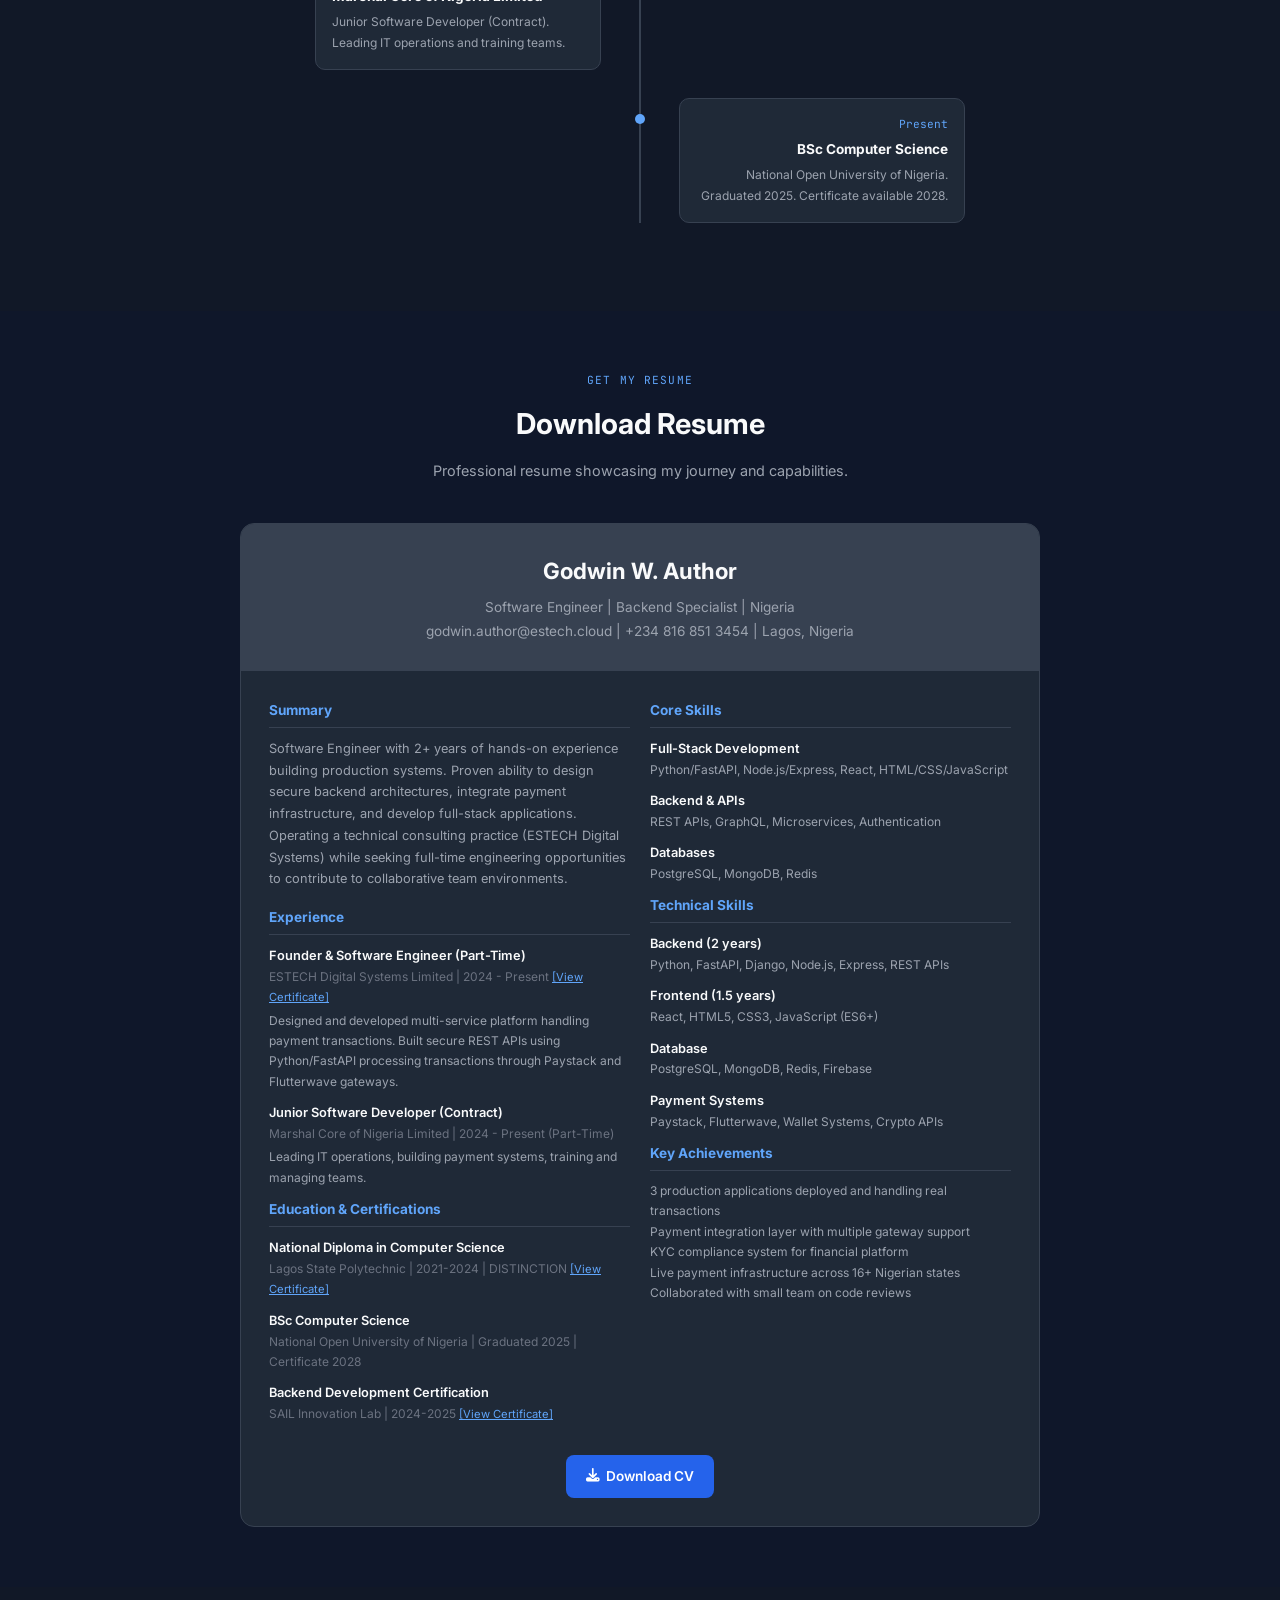
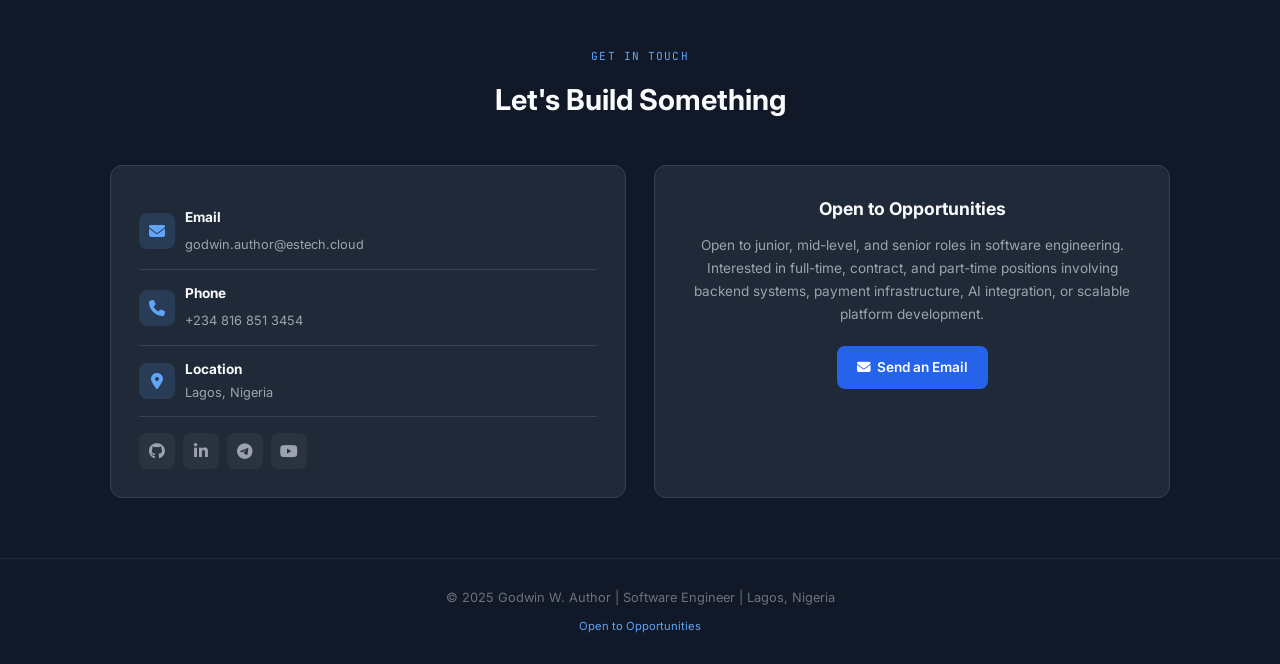
==== commit 02f62f60: "Update BSc display - show graduation 2025, certificate 2028" ====
--- a/index.html
+++ b/index.html
@@ -535,7 +535,7 @@
                     <div class="timeline-content">
                         <p class="timeline-year">Present</p>
                         <h3 class="timeline-title">BSc Computer Science</h3>
-                        <p class="timeline-desc">National Open University of Nigeria. In Progress.</p>
+                        <p class="timeline-desc">National Open University of Nigeria. Graduated 2025. Certificate available 2028.</p>
                     </div>
                 </div>
             </div>
@@ -583,7 +583,7 @@
                             </div>
                             <div class="cv-item">
                                 <p class="cv-item-title">BSc Computer Science</p>
-                                <p class="cv-item-sub">National Open University of Nigeria | In Progress</p>
+                                <p class="cv-item-sub">National Open University of Nigeria | Graduated 2025 | Certificate 2028</p>
                             </div>
                             <div class="cv-item">
                                 <p class="cv-item-title">Backend Development Certification</p>
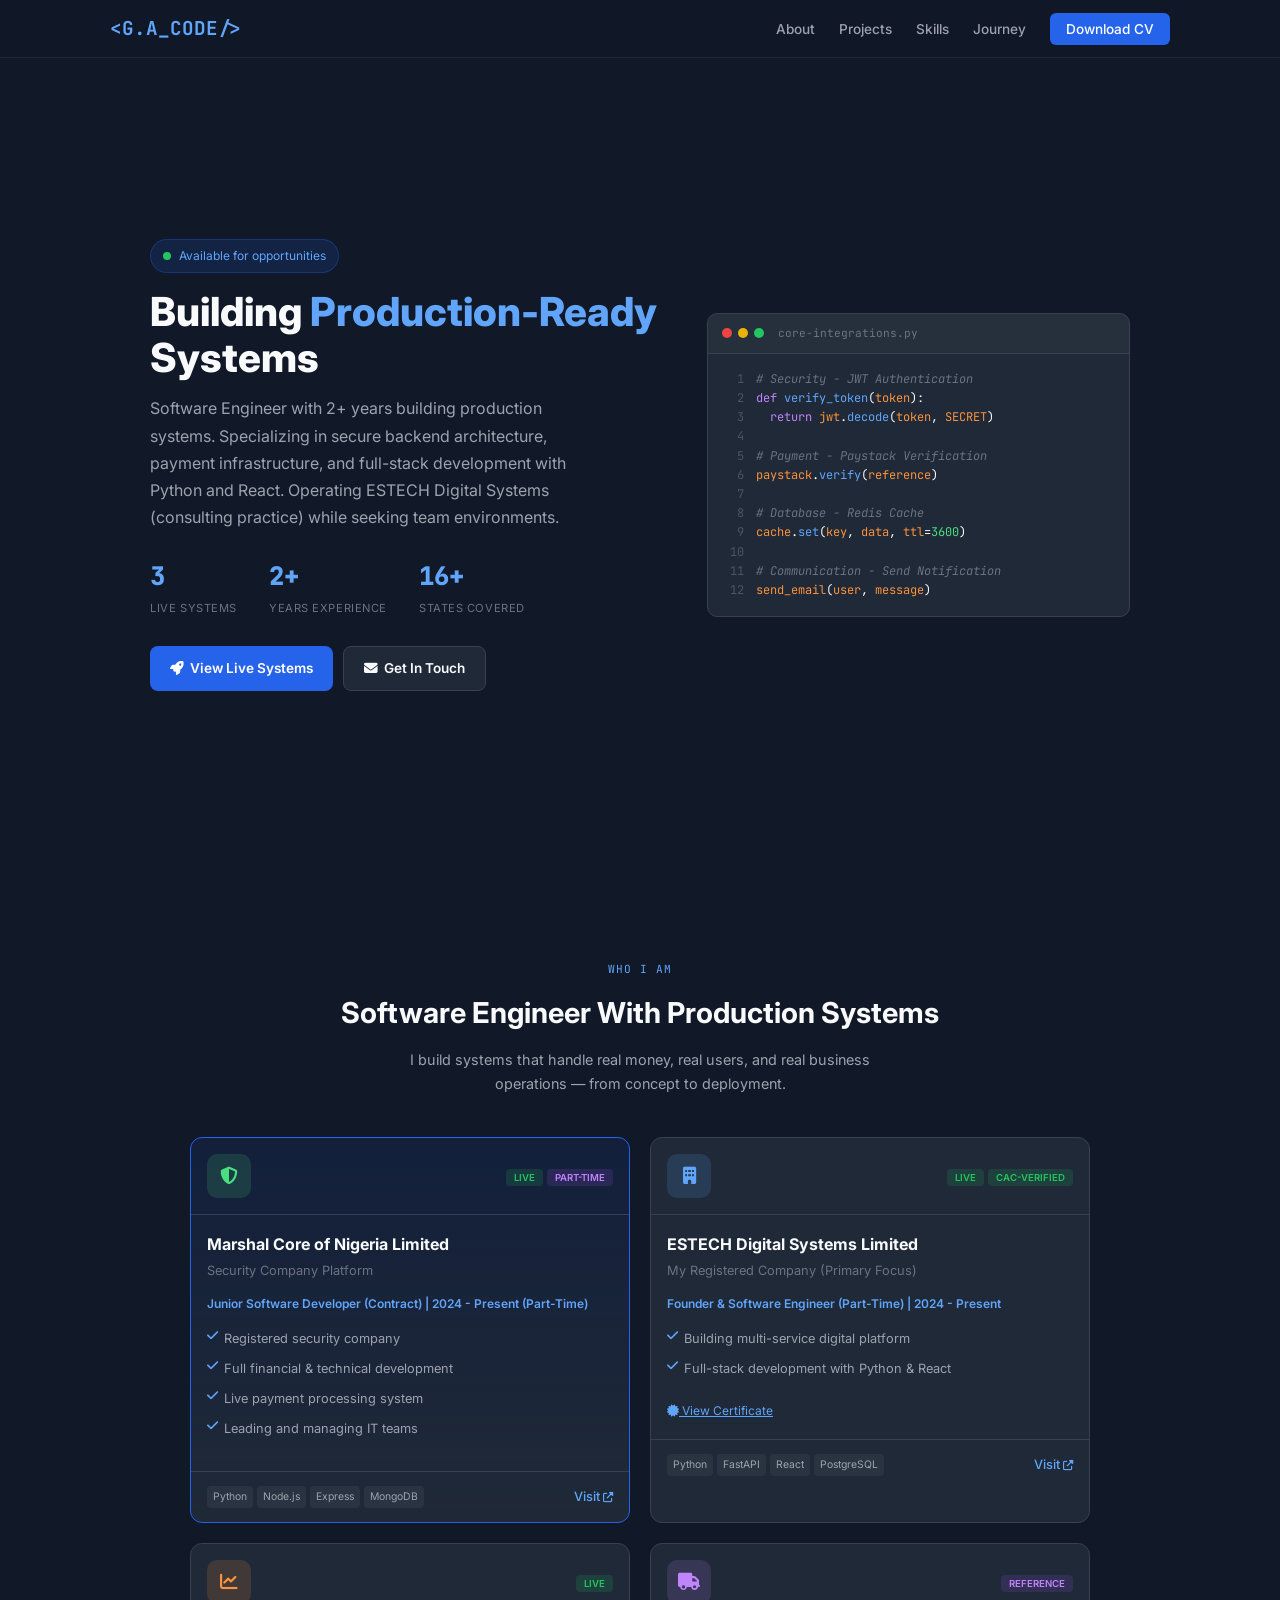
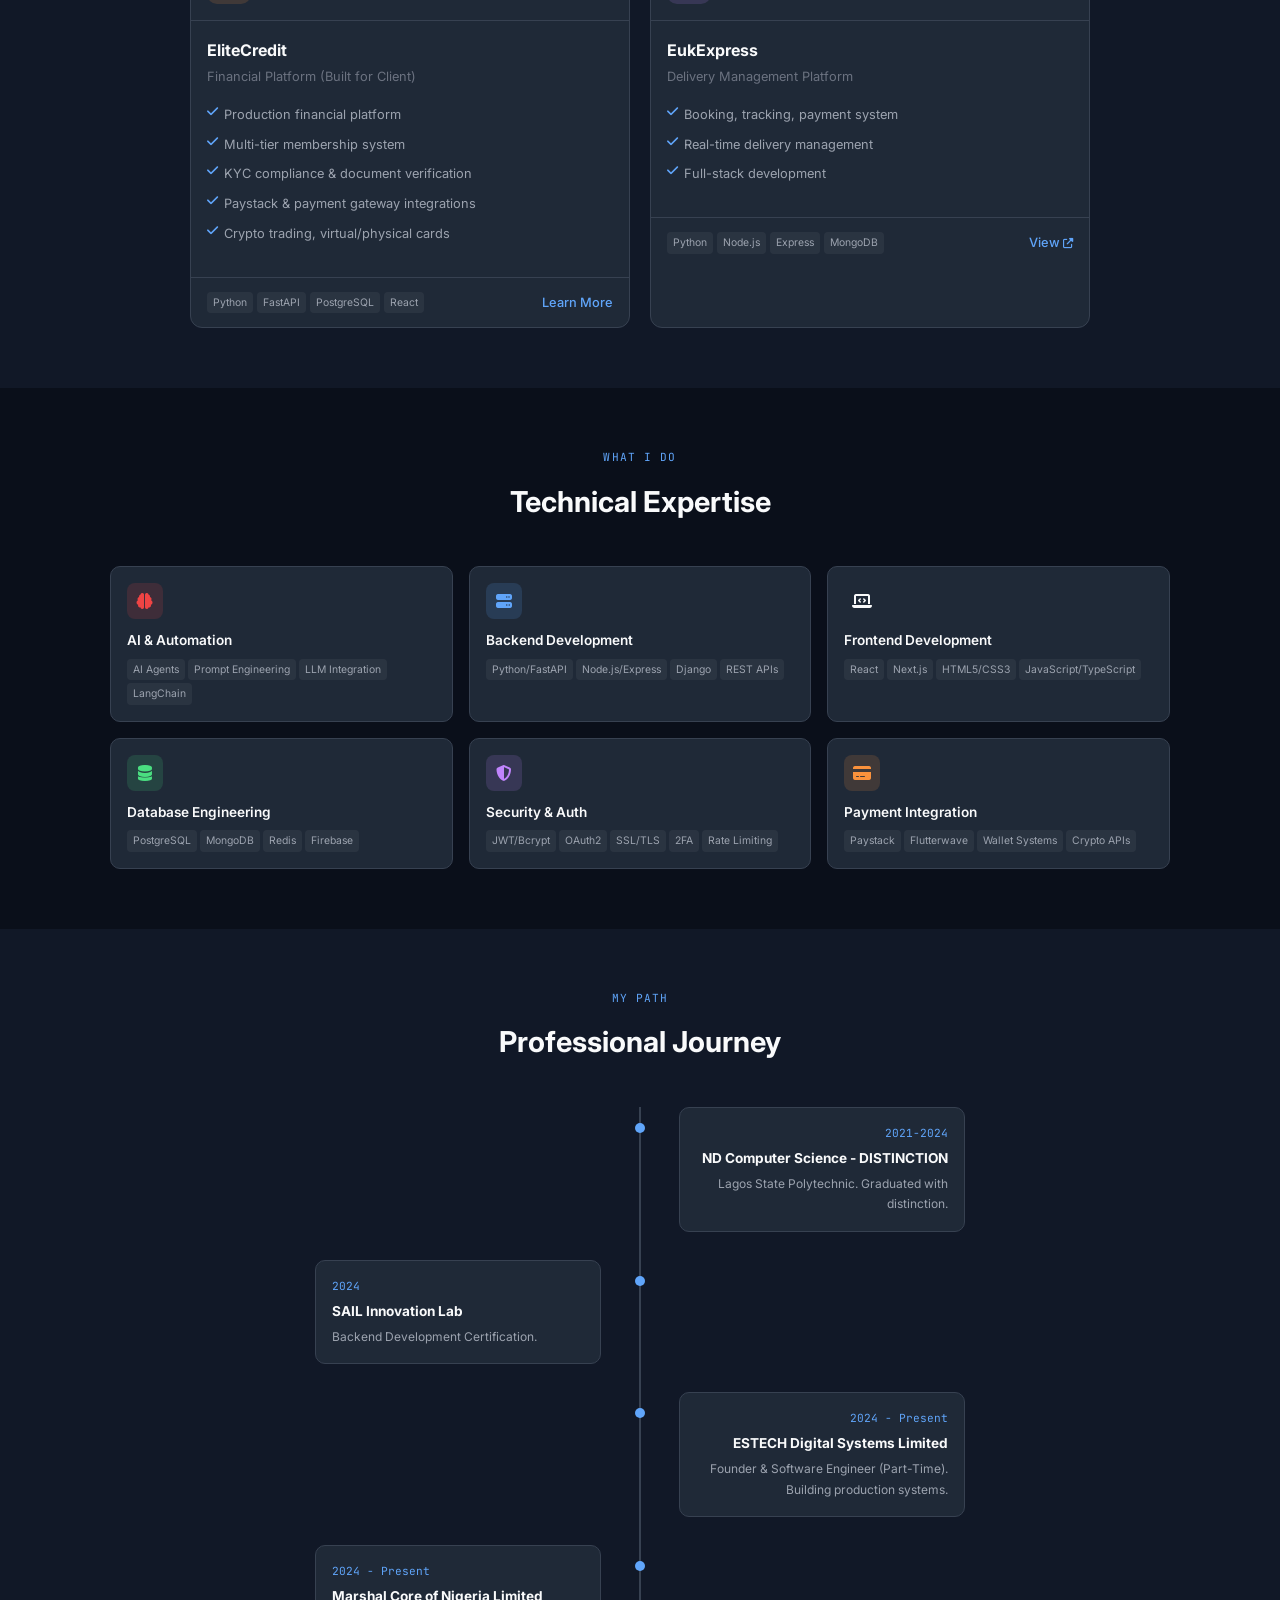
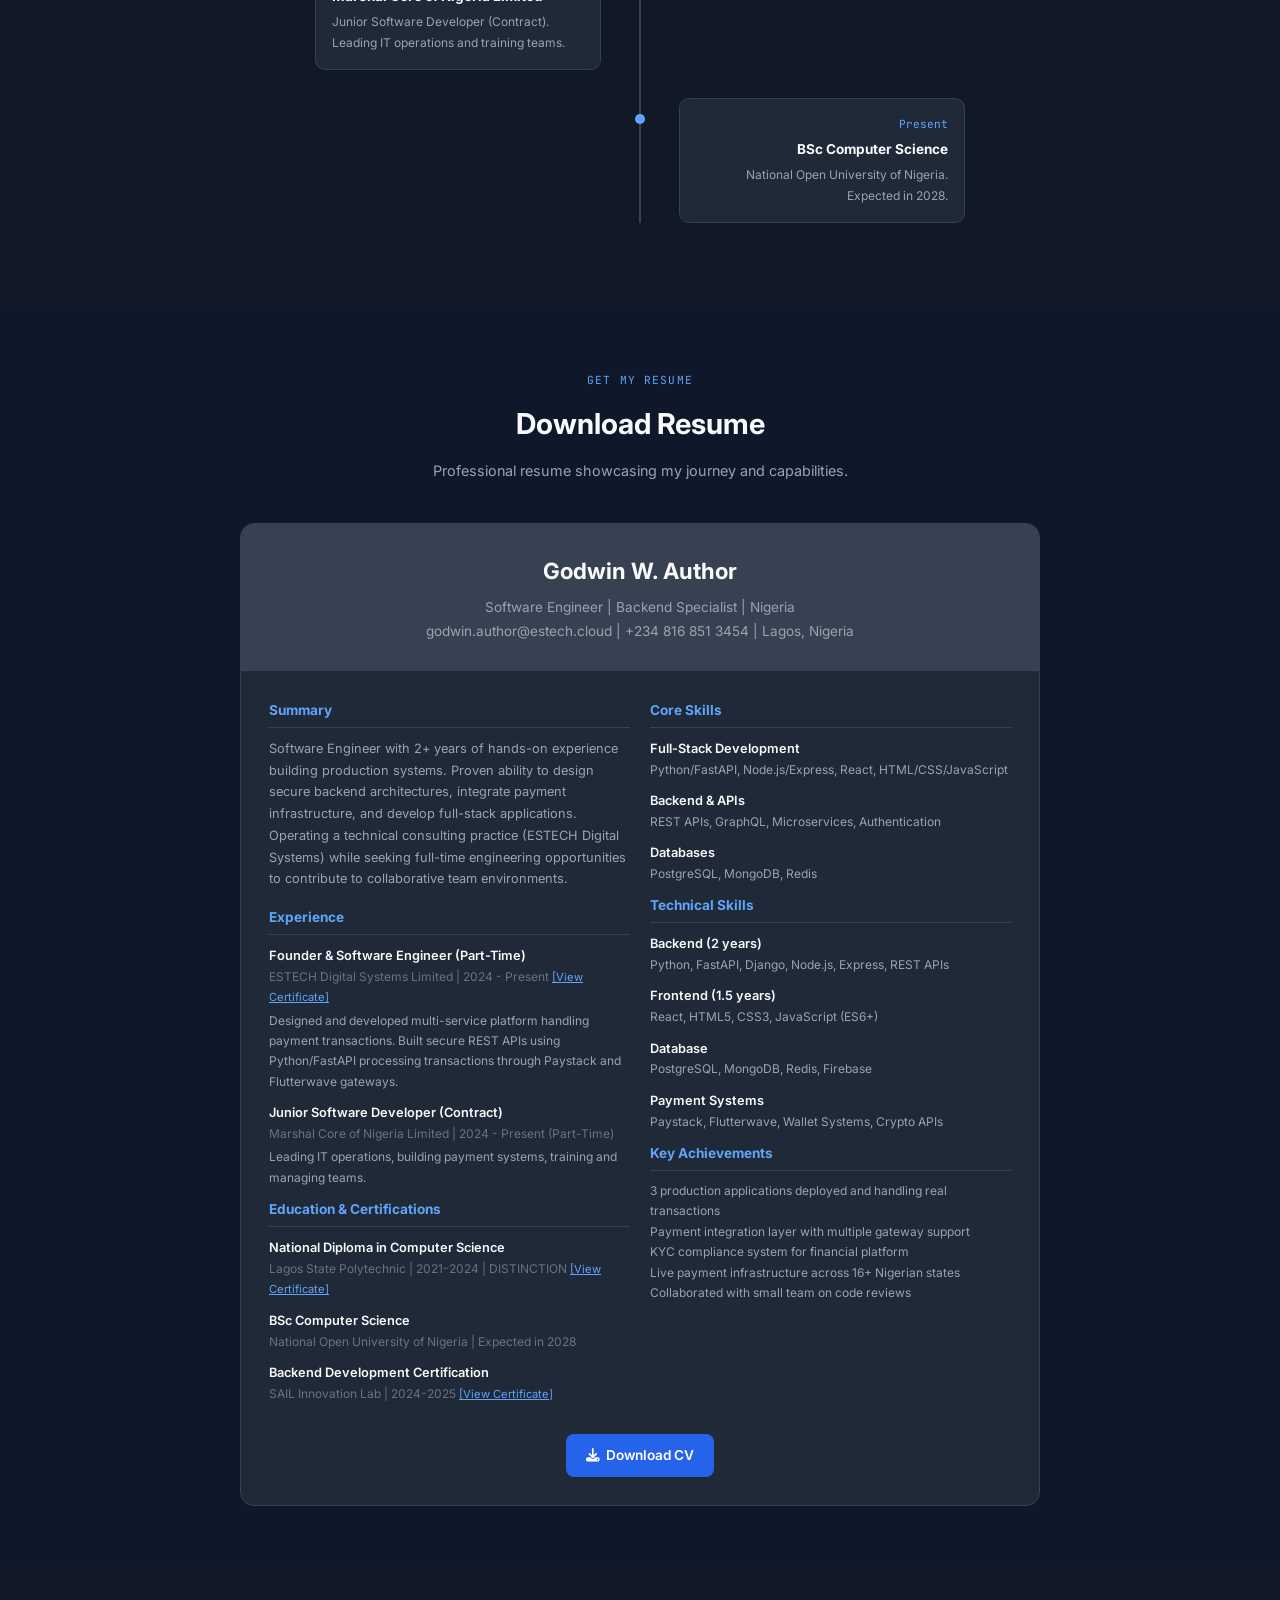
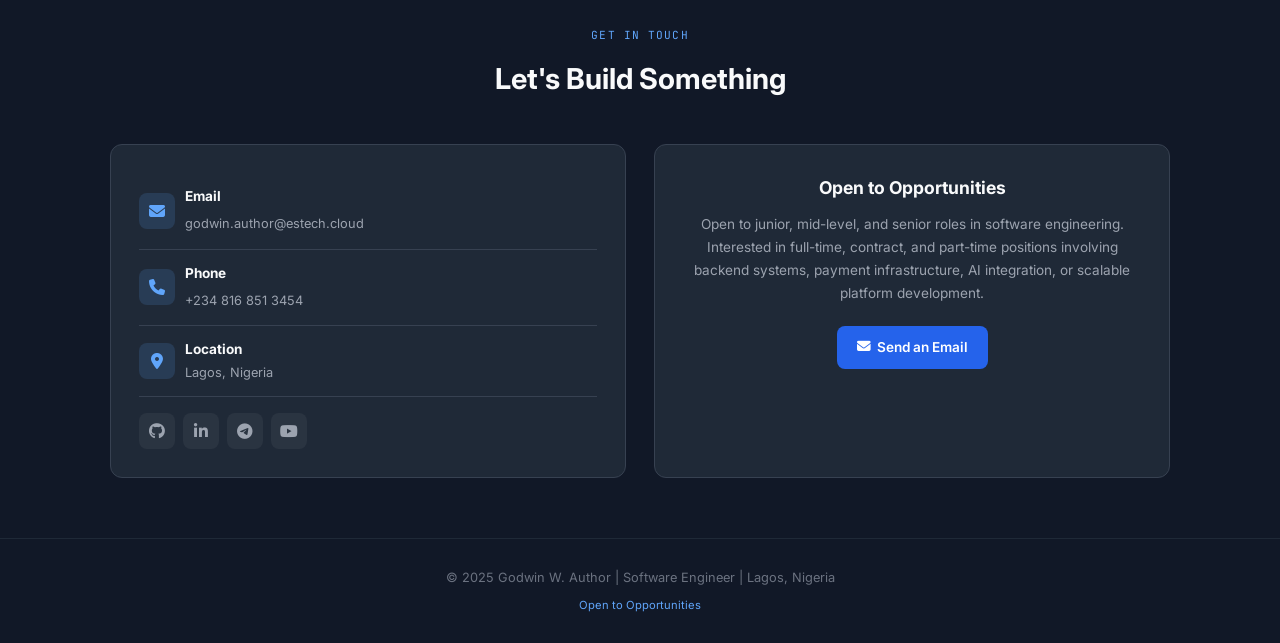
==== commit 2873baa6: "Fix BSc text to 'Expected in 2028' across all files" ====
--- a/index.html
+++ b/index.html
@@ -535,7 +535,7 @@
                     <div class="timeline-content">
                         <p class="timeline-year">Present</p>
                         <h3 class="timeline-title">BSc Computer Science</h3>
-                        <p class="timeline-desc">National Open University of Nigeria. Graduated 2025. Certificate available 2028.</p>
+                        <p class="timeline-desc">National Open University of Nigeria. Expected in 2028.</p>
                     </div>
                 </div>
             </div>
@@ -583,7 +583,7 @@
                             </div>
                             <div class="cv-item">
                                 <p class="cv-item-title">BSc Computer Science</p>
-                                <p class="cv-item-sub">National Open University of Nigeria | Graduated 2025 | Certificate 2028</p>
+                                <p class="cv-item-sub">National Open University of Nigeria | Expected in 2028</p>
                             </div>
                             <div class="cv-item">
                                 <p class="cv-item-title">Backend Development Certification</p>
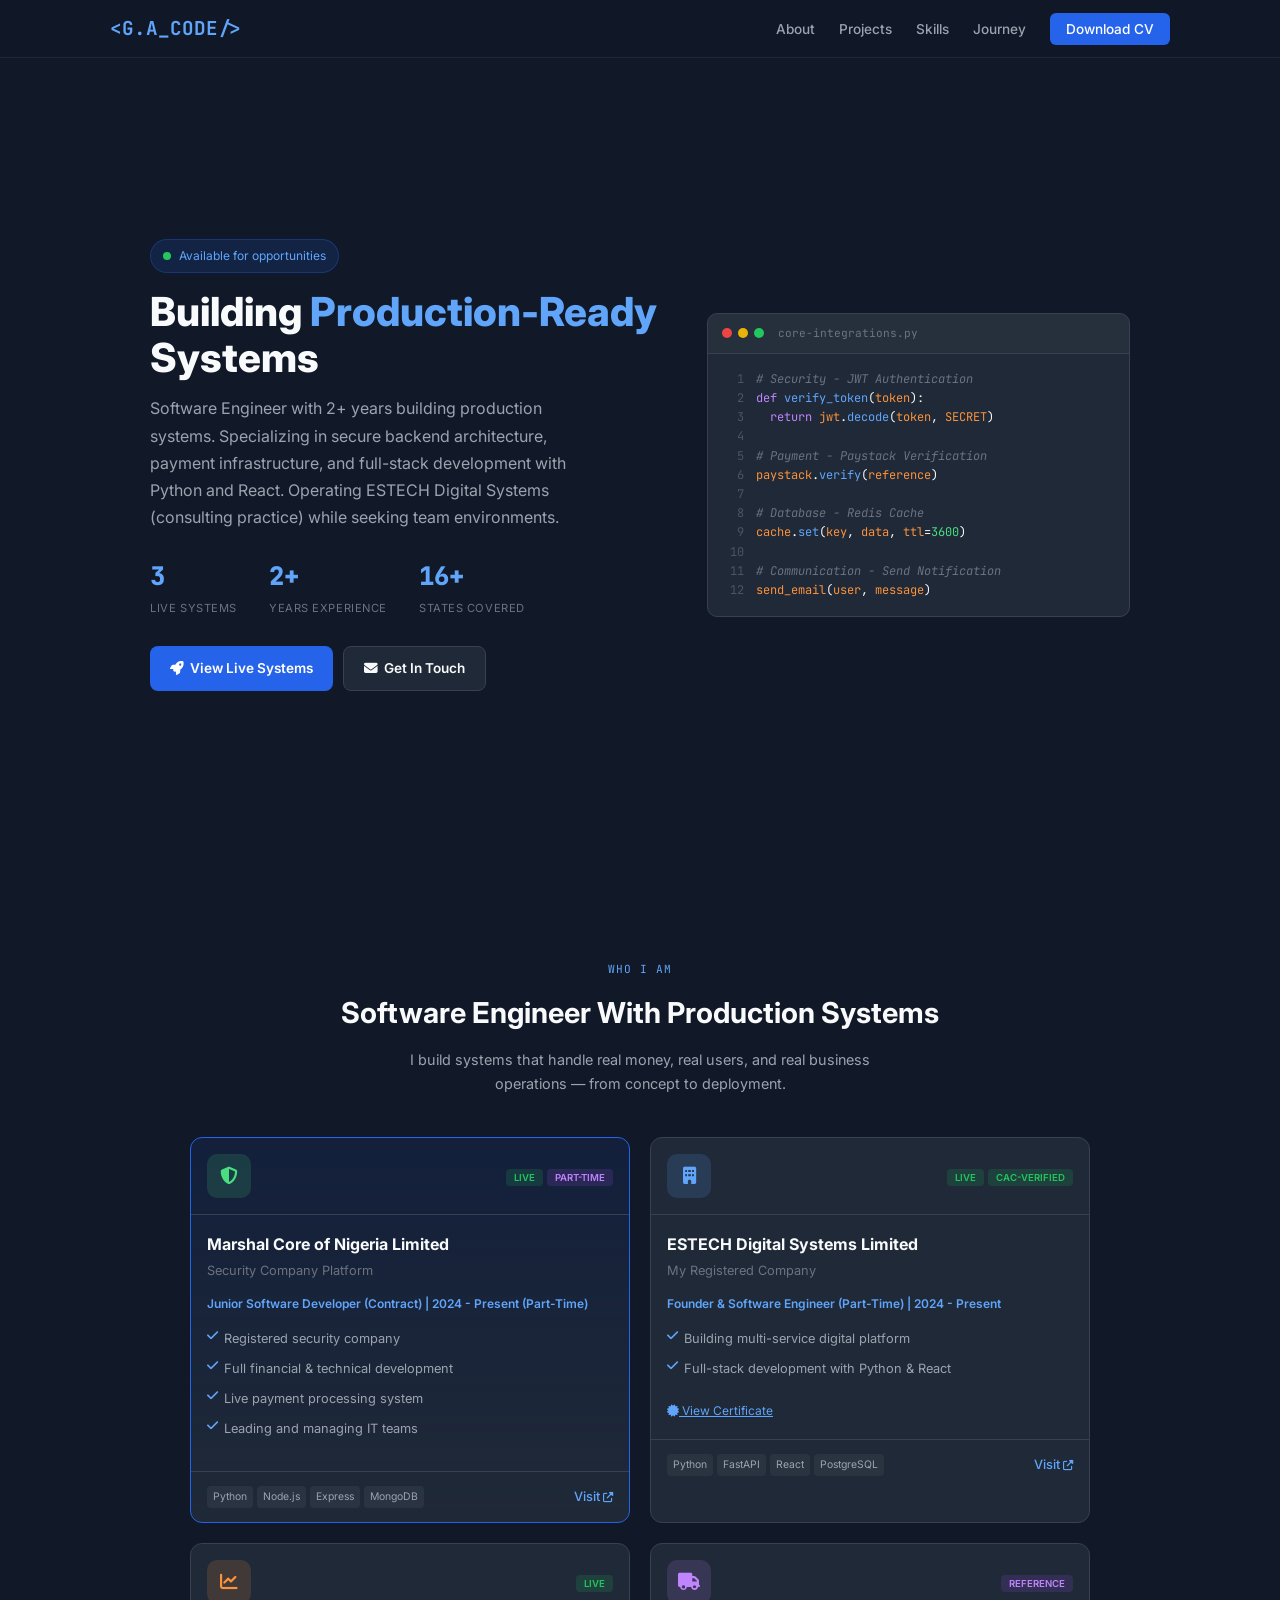
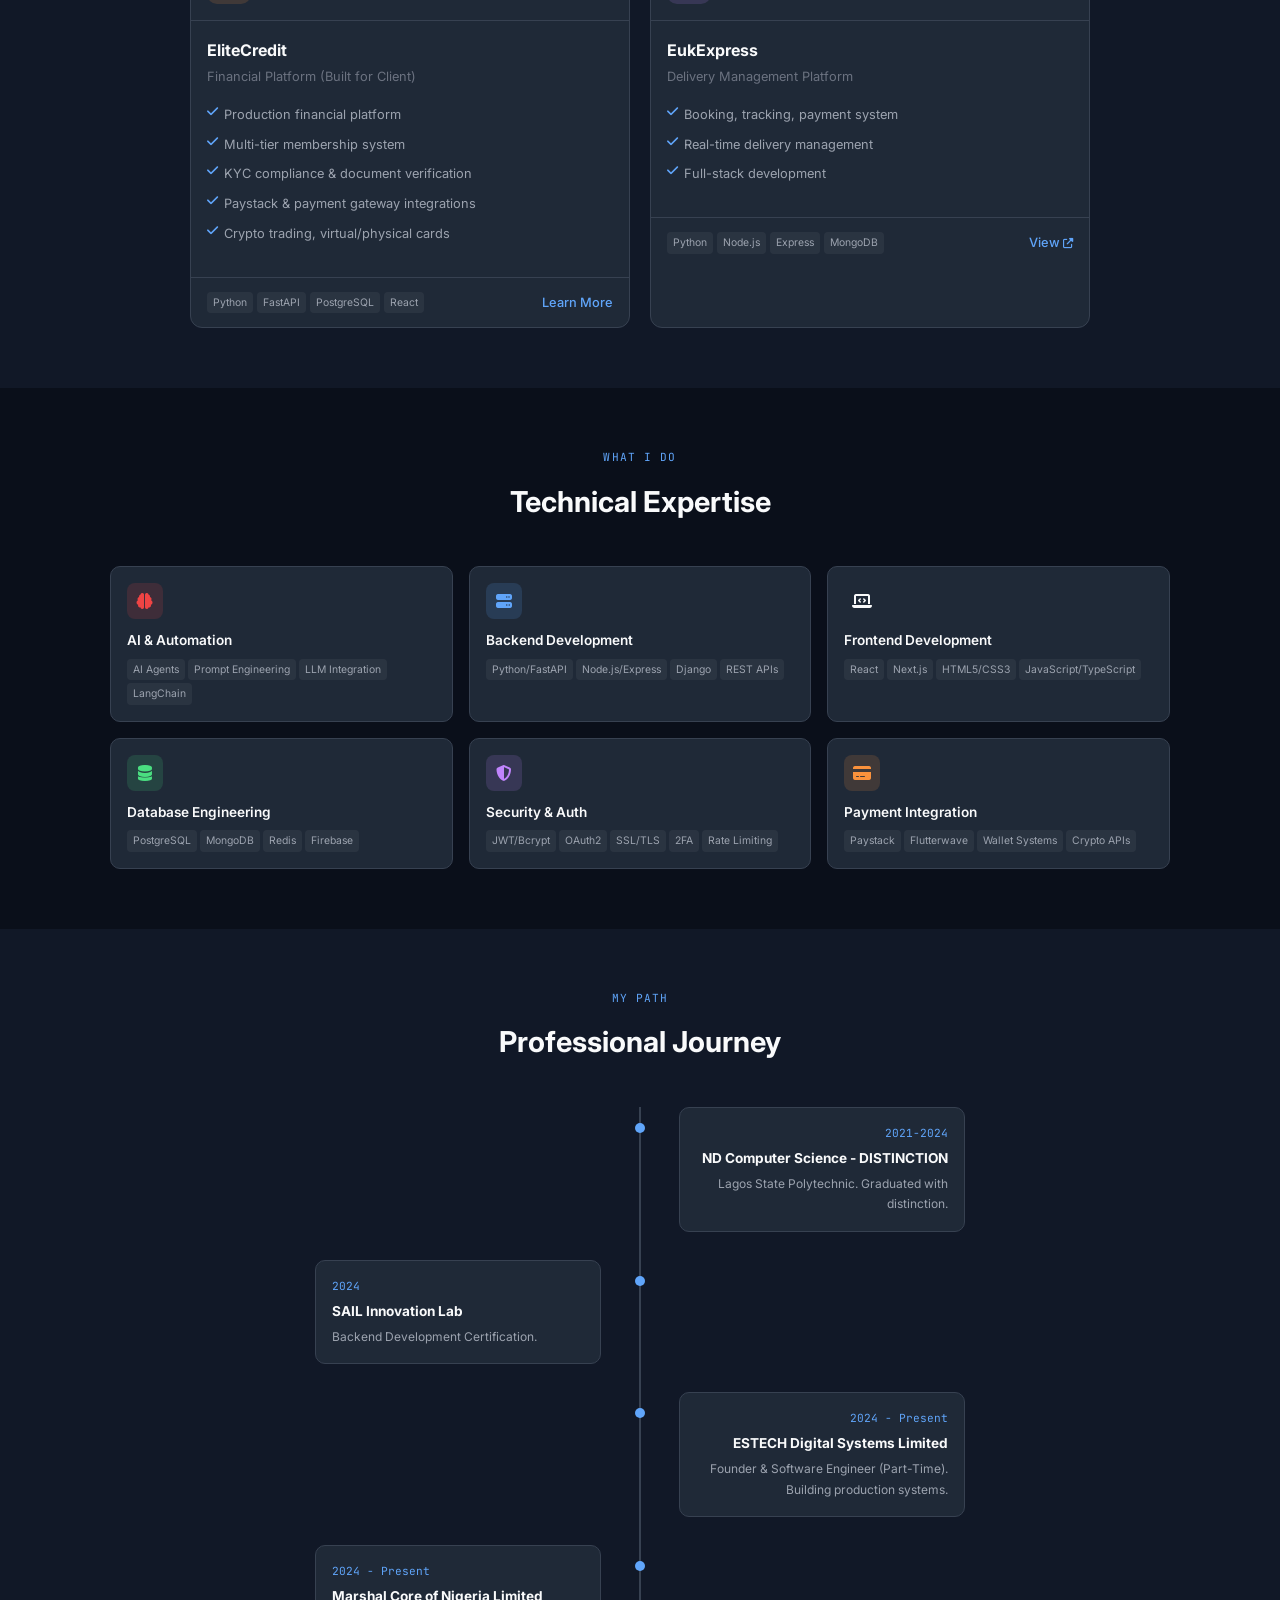
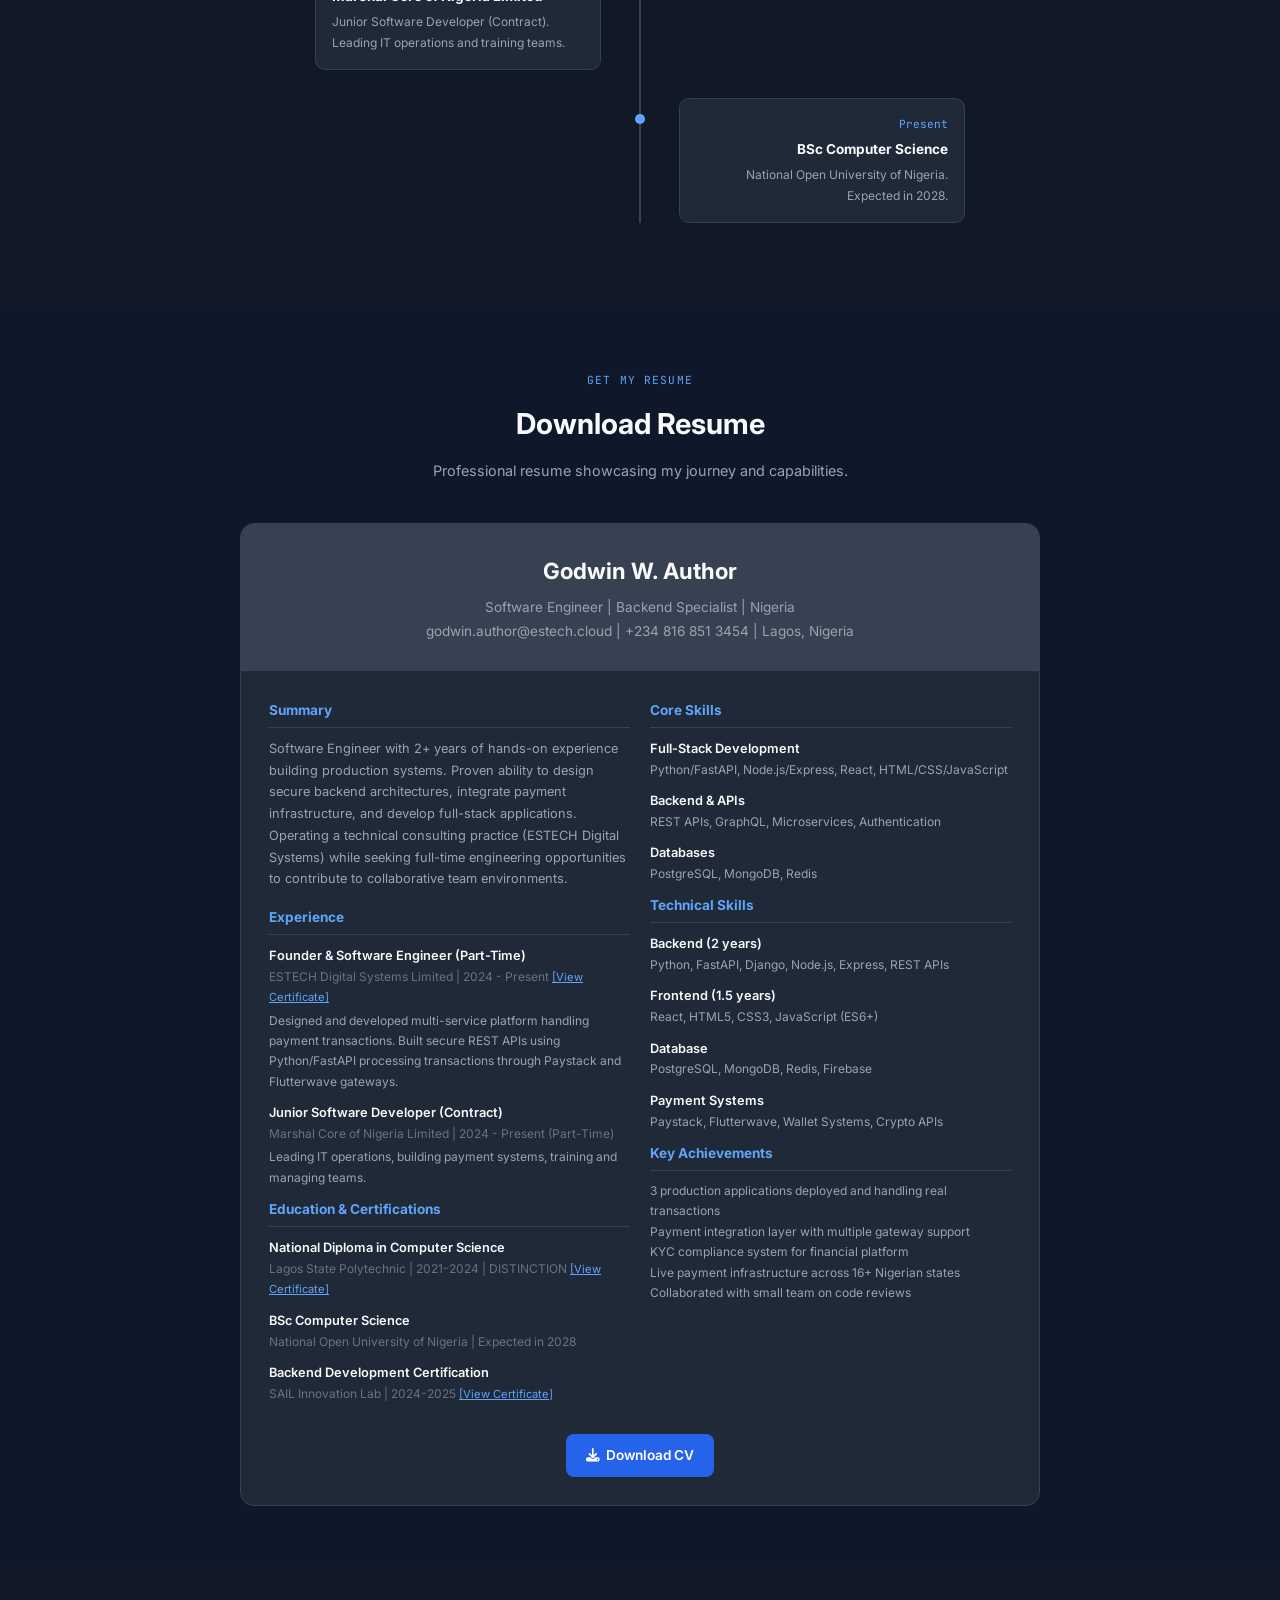
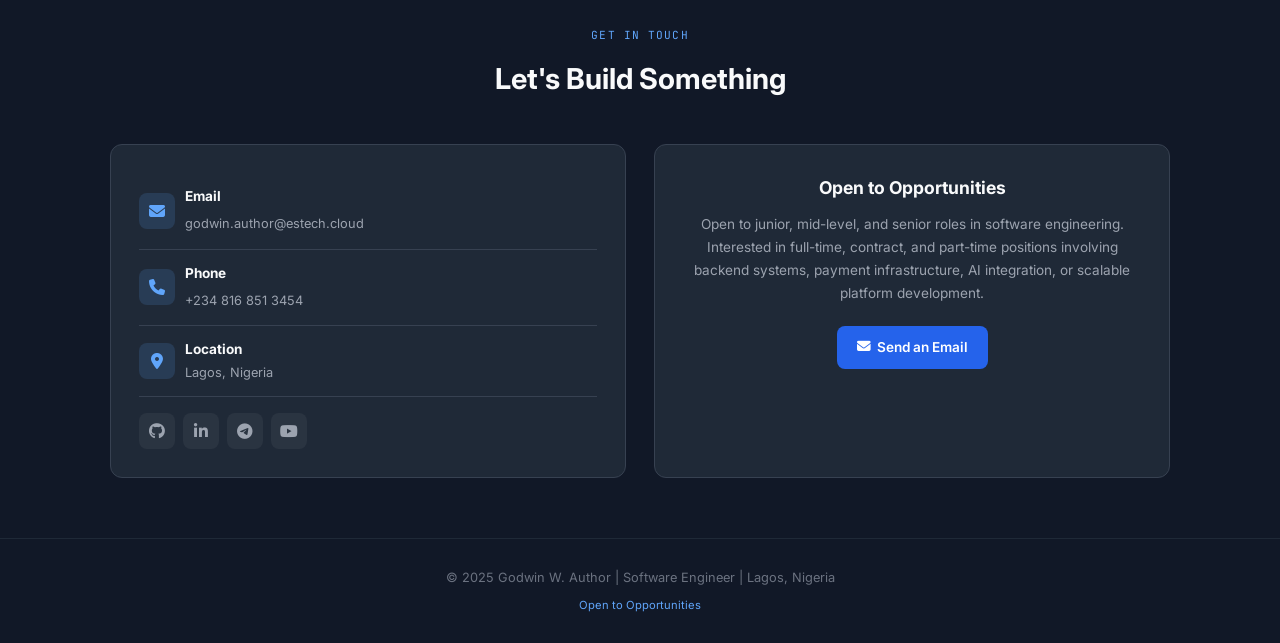
==== commit ae6d1b57: "Update company subtitle in index.html" ====
--- a/index.html
+++ b/index.html
@@ -370,7 +370,7 @@
                     </div>
                     <div class="card-body">
                         <h3 class="card-title">ESTECH Digital Systems Limited</h3>
-                        <p class="card-subtitle">My Registered Company (Primary Focus)</p>
+                        <p class="card-subtitle">My Registered Company </p>
                         <p class="card-role">Founder & Software Engineer (Part-Time) | 2024 - Present</p>
                         <ul class="card-features">
                             <li><i class="fas fa-check"></i> Building multi-service digital platform</li>
@@ -714,4 +714,4 @@
         });
     </script>
 </body>
-</html>+</html>
